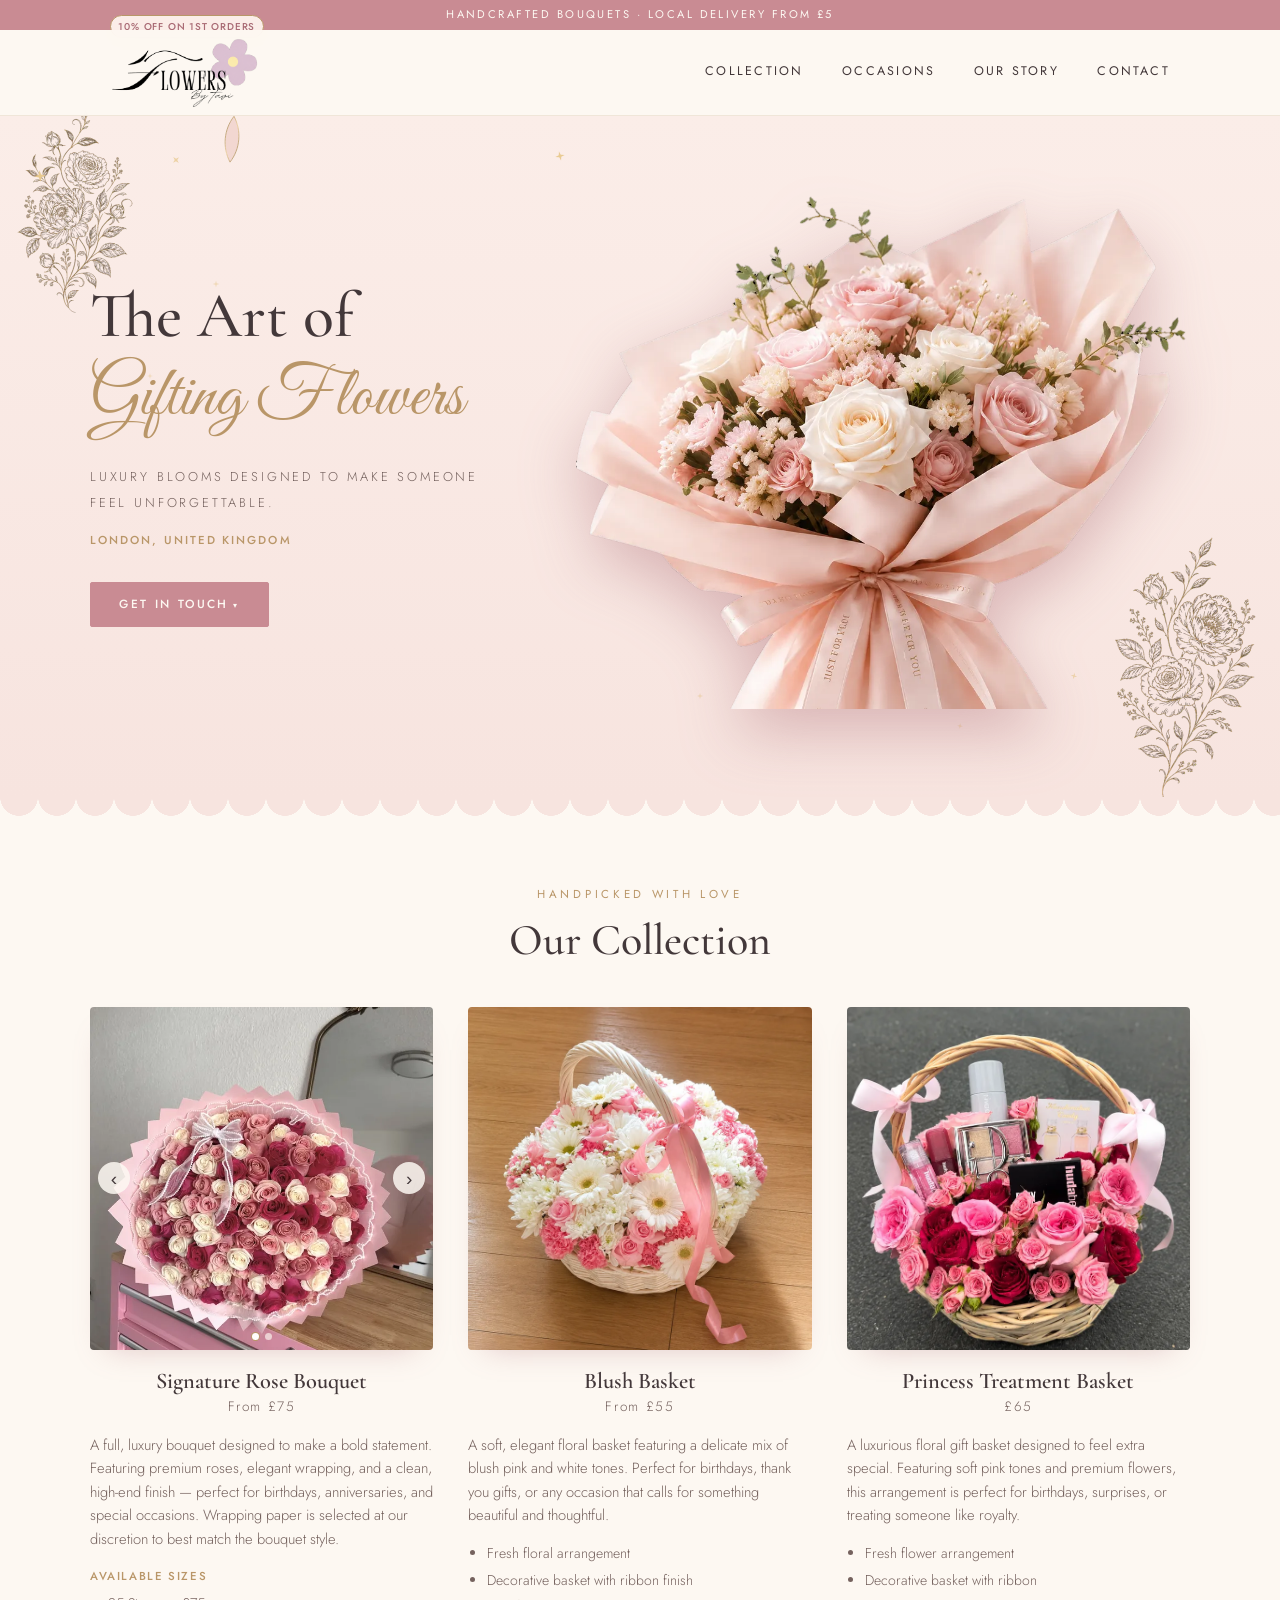
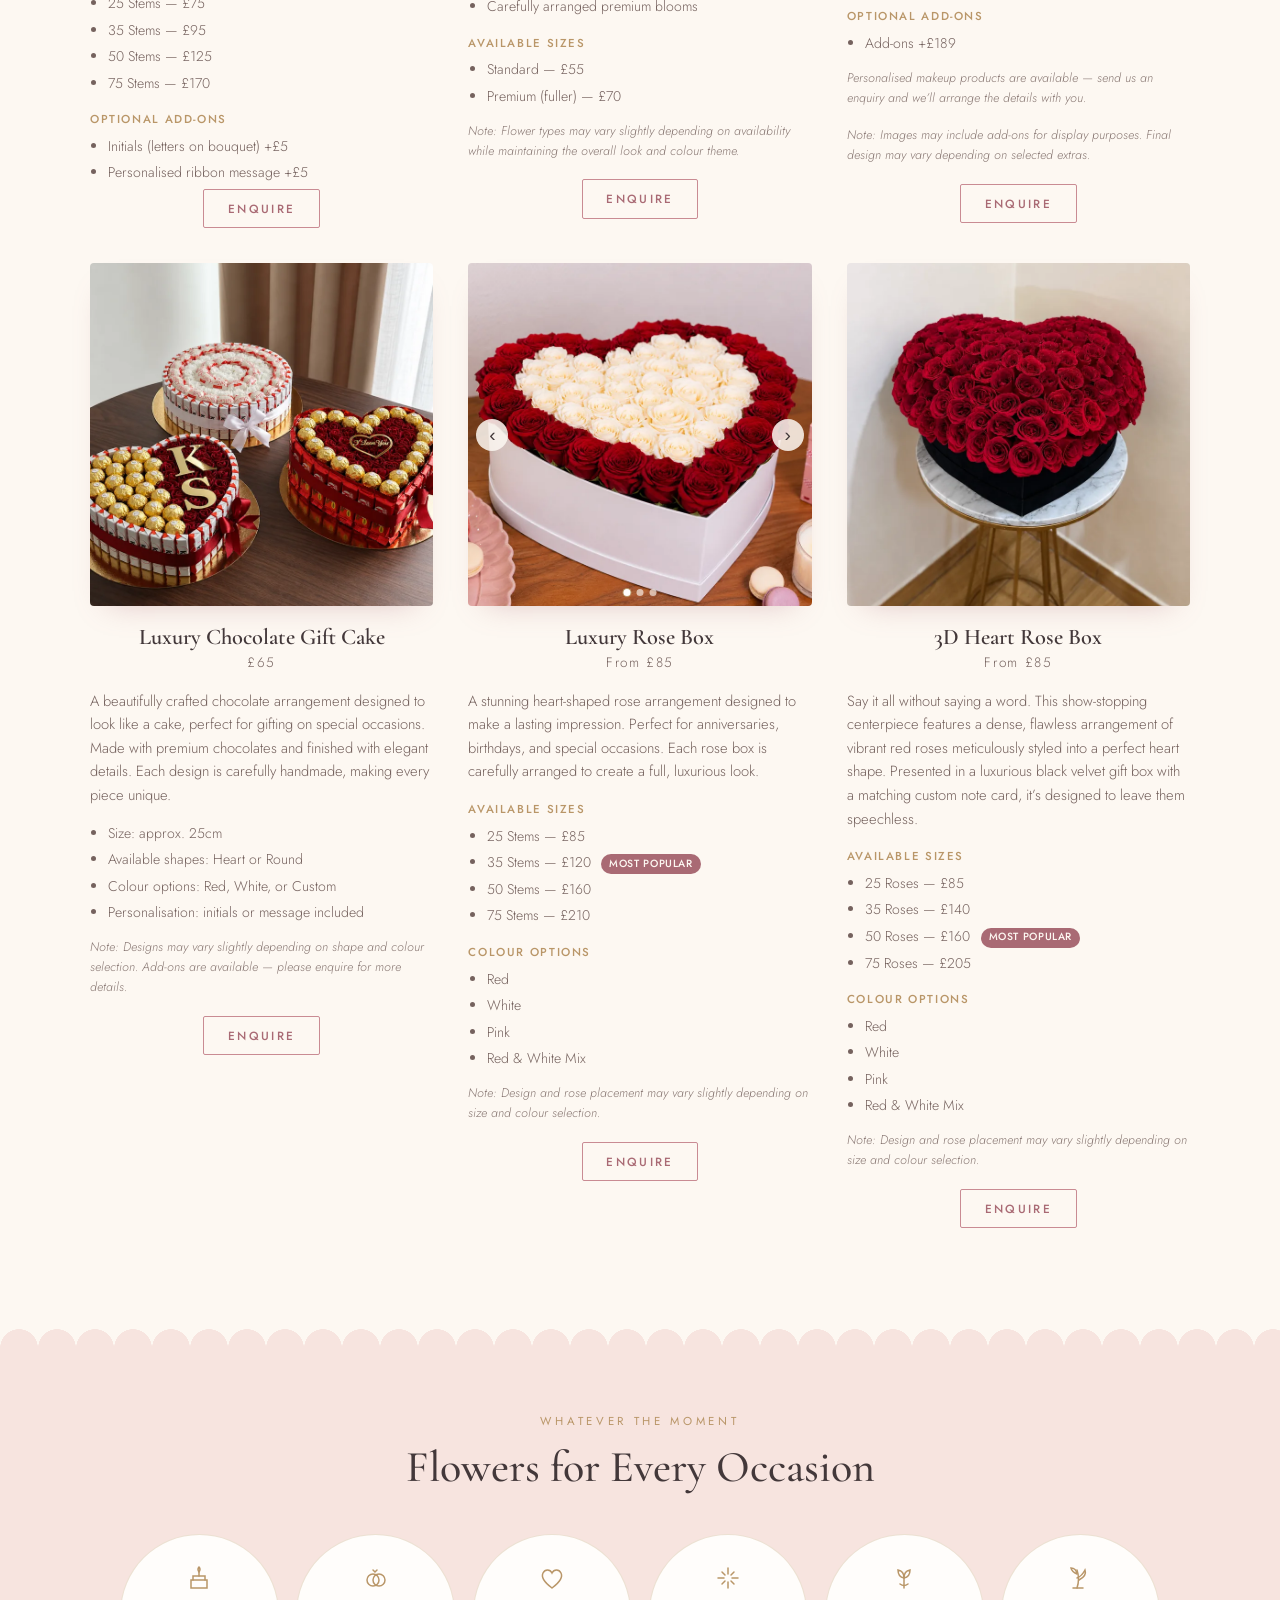
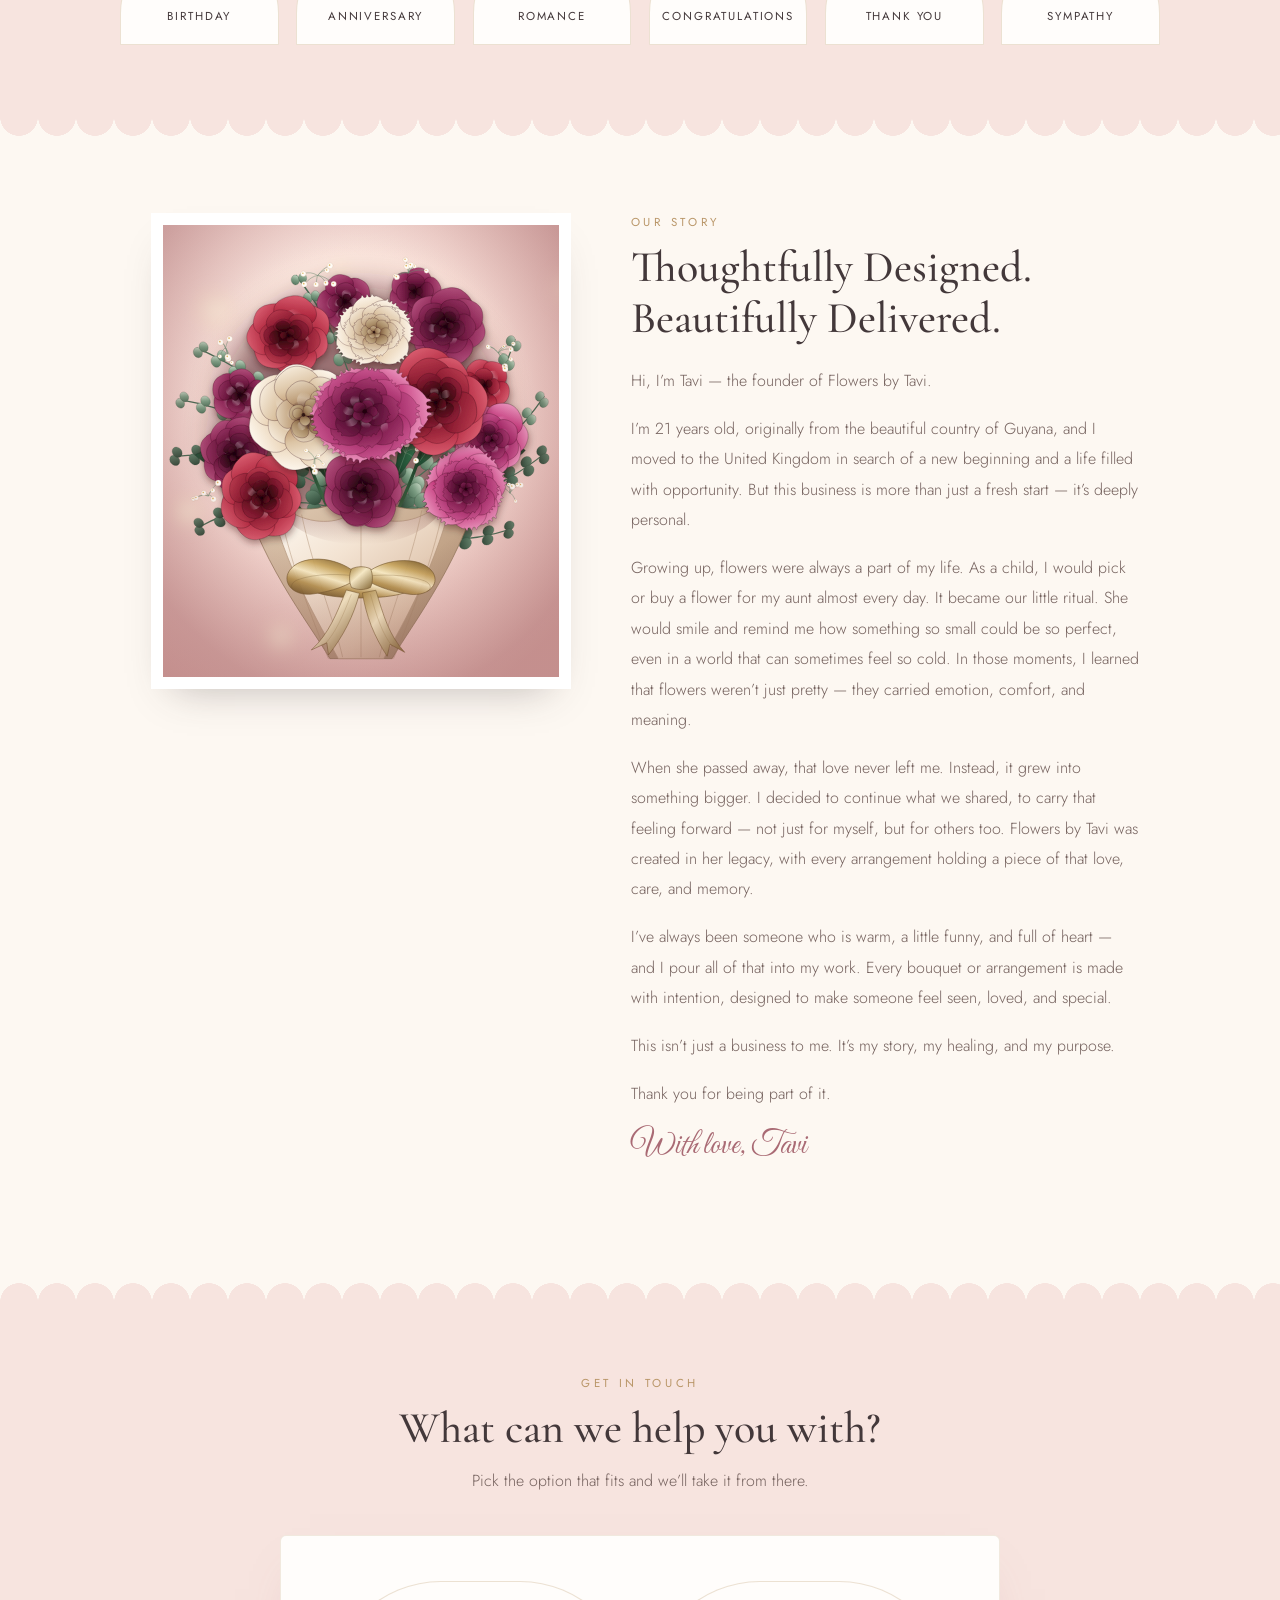
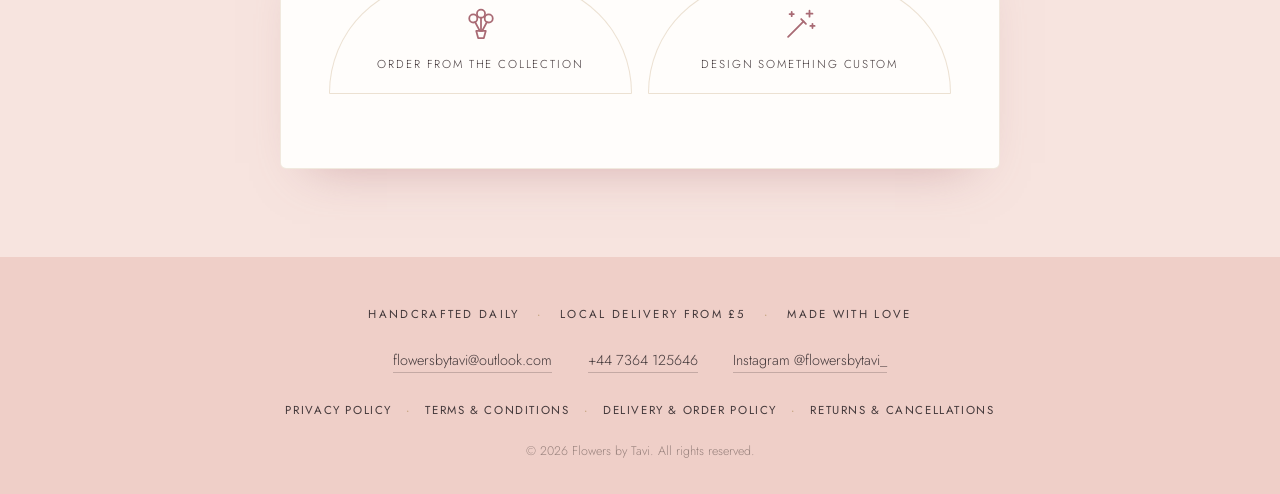
==== index.html @ 6a7e1278 "fix" ====
<!DOCTYPE html>
<html lang="en">
<head>
  <meta charset="UTF-8">
  <meta name="viewport" content="width=device-width, initial-scale=1.0">
  <title>Flowers by Tavi — Handcrafted Flower Bouquets</title>
  <meta name="description" content="Handcrafted bouquets for life's most cherished moments. Browse our signature arrangements and send an enquiry / customise your order — Flowers by Tavi.">
  <link rel="icon" href="data:image/svg+xml,%3Csvg xmlns='http://www.w3.org/2000/svg' viewBox='0 0 100 100'%3E%3Ctext y='.9em' font-size='90'%3E%F0%9F%92%90%3C/text%3E%3C/svg%3E">
  <link rel="preconnect" href="https://fonts.googleapis.com">
  <link rel="preconnect" href="https://fonts.gstatic.com" crossorigin>
  <link href="https://fonts.googleapis.com/css2?family=Cormorant+Garamond:ital,wght@0,400;0,500;0,600;1,400&family=Great+Vibes&family=Jost:wght@300;400;500&display=swap" rel="stylesheet">
  <link rel="stylesheet" href="css/style.css">
  <script src="https://challenges.cloudflare.com/turnstile/v0/api.js" async defer></script>
</head>
<body id="top">

  <div class="announcement">
    <div class="announcement-inner">
      <span class="promo-badge">10% off on 1st orders</span>
      Handcrafted bouquets &middot; Local delivery from &pound;5
    </div>
  </div>

  <header class="site-header">
    <nav class="nav" aria-label="Main">
      <a class="brand" href="#top">
        <img class="brand-logo" src="images/tavi-logo-header.png" alt="Flowers by Tavi">
      </a>
      <button class="nav-toggle" aria-expanded="false" aria-controls="nav-menu">
        <span class="nav-toggle-bar"></span>
        <span class="nav-toggle-bar"></span>
        <span class="nav-toggle-bar"></span>
        <span class="visually-hidden">Menu</span>
      </button>
      <ul id="nav-menu" class="nav-menu">
        <li><a href="#bouquets">Collection</a></li>
        <li><a href="#occasions">Occasions</a></li>
        <li><a href="#story">Our Story</a></li>
        <li><a href="#enquiry">Contact</a></li>
      </ul>
    </nav>
  </header>

  <main>

    <section class="hero">
      <!-- Corner ornaments: background-image, sized via CSS. Regenerate instructions live in css/style.css above .hero-decor-tl / .hero-decor-br. -->
      <div class="hero-decor hero-decor-corner hero-decor-tl" aria-hidden="true"></div>
      <div class="hero-decor hero-decor-corner hero-decor-br" aria-hidden="true"></div>
      <!-- Regenerate with: python3 tools/gen_hero_decor.py images/hero-decor.svg -->
      <img class="hero-decor hero-decor-fx" src="images/hero-decor.svg" alt="" aria-hidden="true">
      <div class="hero-inner">
        <div class="hero-text">
          <h1>The Art of <span class="script">Gifting Flowers</span></h1>
          <p class="hero-tagline">Luxury blooms designed to make someone feel unforgettable.</p>
          <p class="hero-location">London, United Kingdom</p>
          <details class="hero-cta">
            <summary class="btn">Get in Touch</summary>
            <div class="hero-cta-menu">
              <a href="#enquiry">Enquire Now / Customise Orders</a>
              <a href="https://wa.me/447364125646" target="_blank" rel="noopener">Order on WhatsApp</a>
            </div>
          </details>
        </div>
        <div class="hero-image">
          <!-- Real bouquet photo, background removed. Regenerate with: python3 tools/cutout_bouquet.py -->
          <img src="images/bouquet-cutout.webp" alt="A handcrafted bouquet of blush and white roses and peonies wrapped in blush paper, tied with a satin ribbon" width="1000" height="841">
        </div>
      </div>
      <div class="scallop scallop-bottom" aria-hidden="true"></div>
    </section>

    <section id="bouquets" class="section bouquets">
      <p class="kicker">Handpicked with love</p>
      <h2>Our Collection</h2>
      <ul class="bouquet-grid">
        <li class="bouquet-card">
          <div class="card-media card-carousel" data-carousel>
            <div class="carousel-track">
              <img src="images/5.webp" alt="Signature Rose Bouquet — a full bouquet of blush and burgundy roses in pink wrap" class="is-active" width="620" height="800" loading="lazy">
              <img src="images/5.1.webp" alt="Signature Rose Bouquet — red roses in black wrap with a personalised initial and ribbon message" width="645" height="800" loading="lazy">
            </div>
            <button type="button" class="carousel-arrow carousel-prev" aria-label="Previous photo">&#8249;</button>
            <button type="button" class="carousel-arrow carousel-next" aria-label="Next photo">&#8250;</button>
            <div class="carousel-dots">
              <button type="button" class="carousel-dot is-active" aria-label="Show photo 1"></button>
              <button type="button" class="carousel-dot" aria-label="Show photo 2"></button>
            </div>
          </div>
          <h3>Signature Rose Bouquet</h3>
          <p class="price">From &pound;75</p>
          <p class="card-desc">A full, luxury bouquet designed to make a bold statement. Featuring premium roses, elegant wrapping, and a clean, high-end finish — perfect for birthdays, anniversaries, and special occasions. Wrapping paper is selected at our discretion to best match the bouquet style.</p>
          <p class="card-subhead">Available sizes</p>
          <ul class="card-list card-list-options">
            <li>25 Stems — &pound;75</li>
            <li>35 Stems — &pound;95</li>
            <li>50 Stems — &pound;125</li>
            <li>75 Stems — &pound;170</li>
          </ul>
          <p class="card-subhead">Optional add-ons</p>
          <ul class="card-list card-list-options">
            <li>Initials (letters on bouquet) +&pound;5</li>
            <li>Personalised ribbon message +&pound;5</li>
          </ul>
          <button type="button" class="btn btn-outline enquire-btn" data-bouquet="Signature Rose Bouquet">Enquire</button>
        </li>
        <li class="bouquet-card">
          <div class="card-media">
            <img src="images/1.webp" alt="Blush Basket — a floral basket in blush pink and white tones" width="800" height="800" loading="lazy">
          </div>
          <h3>Blush Basket</h3>
          <p class="price">From &pound;55</p>
          <p class="card-desc">A soft, elegant floral basket featuring a delicate mix of blush pink and white tones. Perfect for birthdays, thank you gifts, or any occasion that calls for something beautiful and thoughtful.</p>
          <ul class="card-list">
            <li>Fresh floral arrangement</li>
            <li>Decorative basket with ribbon finish</li>
            <li>Carefully arranged premium blooms</li>
          </ul>
          <p class="card-subhead">Available sizes</p>
          <ul class="card-list card-list-options">
            <li>Standard — &pound;55</li>
            <li>Premium (fuller) — &pound;70</li>
          </ul>
          <p class="card-note">Note: Flower types may vary slightly depending on availability while maintaining the overall look and colour theme.</p>
          <button type="button" class="btn btn-outline enquire-btn" data-bouquet="Blush Basket">Enquire</button>
        </li>
        <li class="bouquet-card">
          <div class="card-media">
            <img src="images/2.webp" alt="Princess Treatment Basket — a pink rose gift basket with beauty add-ons tucked among the flowers" width="733" height="800" loading="lazy">
          </div>
          <h3>Princess Treatment Basket</h3>
          <p class="price">&pound;65</p>
          <p class="card-desc">A luxurious floral gift basket designed to feel extra special. Featuring soft pink tones and premium flowers, this arrangement is perfect for birthdays, surprises, or treating someone like royalty.</p>
          <ul class="card-list">
            <li>Fresh flower arrangement</li>
            <li>Decorative basket with ribbon</li>
          </ul>
          <p class="card-subhead">Optional add-ons</p>
          <ul class="card-list card-list-options">
            <li>Add-ons +&pound;189</li>
          </ul>
          <p class="card-note">Personalised makeup products are available &mdash; send us an enquiry and we&rsquo;ll arrange the details with you.</p>
          <p class="card-note">Note: Images may include add-ons for display purposes. Final design may vary depending on selected extras.</p>
          <button type="button" class="btn btn-outline enquire-btn" data-bouquet="Princess Treatment Basket">Enquire</button>
        </li>
        <li class="bouquet-card">
          <div class="card-media">
            <img src="images/3.webp" alt="Luxury Chocolate Gift Cake — heart and round chocolate arrangements finished with roses and ribbon" width="748" height="800" loading="lazy">
          </div>
          <h3>Luxury Chocolate Gift Cake</h3>
          <p class="price">&pound;65</p>
          <p class="card-desc">A beautifully crafted chocolate arrangement designed to look like a cake, perfect for gifting on special occasions. Made with premium chocolates and finished with elegant details. Each design is carefully handmade, making every piece unique.</p>
          <ul class="card-list">
            <li>Size: approx. 25cm</li>
            <li>Available shapes: Heart or Round</li>
            <li>Colour options: Red, White, or Custom</li>
            <li>Personalisation: initials or message included</li>
          </ul>
          <p class="card-note">Note: Designs may vary slightly depending on shape and colour selection. Add-ons are available — please enquire for more details.</p>
          <button type="button" class="btn btn-outline enquire-btn" data-bouquet="Luxury Chocolate Gift Cake">Enquire</button>
        </li>
        <li class="bouquet-card">
          <div class="card-media card-carousel" data-carousel>
            <div class="carousel-track">
              <img src="images/4.webp" alt="Luxury Rose Box — red and white roses arranged in a heart-shaped box" class="is-active" width="800" height="752" loading="lazy">
              <img src="images/4.1.webp" alt="Luxury Rose Box — alternate view of the heart-shaped rose box" width="800" height="782" loading="lazy">
              <img src="images/4.2.webp" alt="Luxury Rose Box — close-up of the rose arrangement in the gift box" width="691" height="800" loading="lazy">
            </div>
            <button type="button" class="carousel-arrow carousel-prev" aria-label="Previous photo">&#8249;</button>
            <button type="button" class="carousel-arrow carousel-next" aria-label="Next photo">&#8250;</button>
            <div class="carousel-dots">
              <button type="button" class="carousel-dot is-active" aria-label="Show photo 1"></button>
              <button type="button" class="carousel-dot" aria-label="Show photo 2"></button>
              <button type="button" class="carousel-dot" aria-label="Show photo 3"></button>
            </div>
          </div>
          <h3>Luxury Rose Box</h3>
          <p class="price">From &pound;85</p>
          <p class="card-desc">A stunning heart-shaped rose arrangement designed to make a lasting impression. Perfect for anniversaries, birthdays, and special occasions. Each rose box is carefully arranged to create a full, luxurious look.</p>
          <p class="card-subhead">Available sizes</p>
          <ul class="card-list card-list-options">
            <li>25 Stems — &pound;85</li>
            <li>35 Stems — &pound;120 <span class="badge">Most popular</span></li>
            <li>50 Stems — &pound;160</li>
            <li>75 Stems — &pound;210</li>
          </ul>
          <p class="card-subhead">Colour options</p>
          <ul class="card-list card-list-options">
            <li>Red</li>
            <li>White</li>
            <li>Pink</li>
            <li>Red &amp; White Mix</li>
          </ul>
          <p class="card-note">Note: Design and rose placement may vary slightly depending on size and colour selection.</p>
          <button type="button" class="btn btn-outline enquire-btn" data-bouquet="Luxury Rose Box">Enquire</button>
        </li>
        <li class="bouquet-card">
          <div class="card-media">
            <img src="images/6.webp" alt="3D Heart Rose Box — vibrant red roses styled into a heart shape in a black velvet gift box" width="746" height="800" loading="lazy">
          </div>
          <h3>3D Heart Rose Box</h3>
          <p class="price">From &pound;85</p>
          <p class="card-desc">Say it all without saying a word. This show-stopping centerpiece features a dense, flawless arrangement of vibrant red roses meticulously styled into a perfect heart shape. Presented in a luxurious black velvet gift box with a matching custom note card, it&rsquo;s designed to leave them speechless.</p>
          <p class="card-subhead">Available sizes</p>
          <ul class="card-list card-list-options">
            <li>25 Roses — &pound;85</li>
            <li>35 Roses — &pound;140</li>
            <li>50 Roses — &pound;160 <span class="badge">Most popular</span></li>
            <li>75 Roses — &pound;205</li>
          </ul>
          <p class="card-subhead">Colour options</p>
          <ul class="card-list card-list-options">
            <li>Red</li>
            <li>White</li>
            <li>Pink</li>
            <li>Red &amp; White Mix</li>
          </ul>
          <p class="card-note">Note: Design and rose placement may vary slightly depending on size and colour selection.</p>
          <button type="button" class="btn btn-outline enquire-btn" data-bouquet="3D Heart Rose Box">Enquire</button>
        </li>
      </ul>
    </section>

    <section id="occasions" class="section occasions">
      <div class="scallop scallop-top" aria-hidden="true"></div>
      <p class="kicker">Whatever the moment</p>
      <h2>Flowers for Every Occasion</h2>
      <ul class="occasion-grid">
        <li>
          <button type="button" class="occasion-tile" data-occasion="Birthday">
            <svg viewBox="0 0 32 32" fill="none" stroke="currentColor" stroke-width="1.5" stroke-linecap="round" aria-hidden="true">
              <path d="M8 18 h16 v8 H8 z"/><path d="M10 18 v-4 h12 v4"/><path d="M16 14 v-4"/><path d="M16 10 q -2 -3 0 -5 q 2 2 0 5"/>
            </svg>
            <span>Birthday</span>
          </button>
        </li>
        <li>
          <button type="button" class="occasion-tile" data-occasion="Anniversary">
            <svg viewBox="0 0 32 32" fill="none" stroke="currentColor" stroke-width="1.5" stroke-linecap="round" aria-hidden="true">
              <circle cx="13" cy="18" r="6"/><circle cx="19" cy="18" r="6"/><path d="M13 8 l2 2 2 -2"/>
            </svg>
            <span>Anniversary</span>
          </button>
        </li>
        <li>
          <button type="button" class="occasion-tile" data-occasion="Romance">
            <svg viewBox="0 0 32 32" fill="none" stroke="currentColor" stroke-width="1.5" stroke-linecap="round" aria-hidden="true">
              <path d="M16 26 C 8 20, 5 15, 7 11 c 2 -4 7 -4 9 0 c 2 -4 7 -4 9 0 c 2 4 -1 9 -9 15 z"/>
            </svg>
            <span>Romance</span>
          </button>
        </li>
        <li>
          <button type="button" class="occasion-tile" data-occasion="Congratulations">
            <svg viewBox="0 0 32 32" fill="none" stroke="currentColor" stroke-width="1.5" stroke-linecap="round" aria-hidden="true">
              <path d="M16 6 v6 M16 20 v6 M6 16 h6 M20 16 h6"/><path d="M10 10 l3 3 M19 19 l3 3 M22 10 l-3 3 M13 19 l-3 3"/>
            </svg>
            <span>Congratulations</span>
          </button>
        </li>
        <li>
          <button type="button" class="occasion-tile" data-occasion="Thank You">
            <svg viewBox="0 0 32 32" fill="none" stroke="currentColor" stroke-width="1.5" stroke-linecap="round" aria-hidden="true">
              <path d="M16 26 v-10"/><path d="M16 16 q -6 -1 -6 -8 q 6 1 6 8"/><path d="M16 16 q 6 -1 6 -8 q -6 1 -6 8"/><path d="M12 22 q 4 3 8 0"/>
            </svg>
            <span>Thank You</span>
          </button>
        </li>
        <li>
          <button type="button" class="occasion-tile" data-occasion="Sympathy">
            <svg viewBox="0 0 32 32" fill="none" stroke="currentColor" stroke-width="1.5" stroke-linecap="round" aria-hidden="true">
              <path d="M12 26 C 14 20, 14 14, 12 8"/><path d="M12 12 q -5 -2 -6 -6 q 5 0 6 6"/><path d="M12 16 q 5 -2 8 -8 q 2 6 -6 10"/><path d="M8 26 h10"/>
            </svg>
            <span>Sympathy</span>
          </button>
        </li>
      </ul>
      <div class="scallop scallop-bottom" aria-hidden="true"></div>
    </section>

    <section id="story" class="section story">
      <div class="story-inner">
        <div class="story-image">
          <!-- Animated bouquet mark, moved here from the hero. Regenerate with: python3 tools/gen_hero_bouquet.py images/hero-bouquet.svg -->
          <img src="images/hero-bouquet.svg" alt="An animated illustrated bouquet of roses and peonies wrapped in paper, tied with a gold ribbon bearing the Tavi monogram" width="560" height="640">
        </div>
        <div class="story-text">
          <p class="kicker">Our Story</p>
          <h2>Thoughtfully Designed. Beautifully Delivered.</h2>
          <p>Hi, I&rsquo;m Tavi &mdash; the founder of Flowers by Tavi.</p>
          <p>I&rsquo;m 21 years old, originally from the beautiful country of Guyana, and I moved to the United Kingdom in search of a new beginning and a life filled with opportunity. But this business is more than just a fresh start &mdash; it&rsquo;s deeply personal.</p>
          <p>Growing up, flowers were always a part of my life. As a child, I would pick or buy a flower for my aunt almost every day. It became our little ritual. She would smile and remind me how something so small could be so perfect, even in a world that can sometimes feel so cold. In those moments, I learned that flowers weren&rsquo;t just pretty &mdash; they carried emotion, comfort, and meaning.</p>
          <p>When she passed away, that love never left me. Instead, it grew into something bigger. I decided to continue what we shared, to carry that feeling forward &mdash; not just for myself, but for others too. Flowers by Tavi was created in her legacy, with every arrangement holding a piece of that love, care, and memory.</p>
          <p>I&rsquo;ve always been someone who is warm, a little funny, and full of heart &mdash; and I pour all of that into my work. Every bouquet or arrangement is made with intention, designed to make someone feel seen, loved, and special.</p>
          <p>This isn&rsquo;t just a business to me. It&rsquo;s my story, my healing, and my purpose.</p>
          <p>Thank you for being part of it.</p>
          <p class="story-signature"><span class="script">With love, Tavi</span></p>
        </div>
      </div>
    </section>

    <section id="enquiry" class="section enquiry">
      <div class="scallop scallop-top" aria-hidden="true"></div>
      <p class="kicker">Get in touch</p>
      <h2>What can we help you with?</h2>
      <p class="section-sub">Pick the option that fits and we&rsquo;ll take it from there.</p>

      <form id="enquiry-form" class="enquiry-form" novalidate>
        <fieldset class="intent-fieldset">
          <legend class="visually-hidden">What can we help you with?</legend>
          <div class="intent-grid">
            <label class="intent-card">
              <input type="radio" name="intent" value="Order from the collection" class="visually-hidden">
              <svg viewBox="0 0 32 32" fill="none" stroke="currentColor" stroke-width="1.5" stroke-linecap="round" stroke-linejoin="round" aria-hidden="true">
                <circle cx="16" cy="6.5" r="3.4"/><circle cx="9.5" cy="10.5" r="3.4"/><circle cx="22.5" cy="10.5" r="3.4"/>
                <path d="M16 10 v11"/><path d="M11 13.5 L15 21"/><path d="M21 13.5 L17 21"/>
                <path d="M12 21 h8 l-1.6 6 h-4.8 z"/>
              </svg>
              <span>Order from the collection</span>
            </label>
            <label class="intent-card">
              <input type="radio" name="intent" value="Design something custom" class="visually-hidden">
              <svg viewBox="0 0 32 32" fill="none" stroke="currentColor" stroke-width="1.5" stroke-linecap="round" stroke-linejoin="round" aria-hidden="true">
                <path d="M6 26 L19 13"/><path d="M17 11 l4 4"/>
                <path d="M24 4 v5 M21.5 6.5 h5"/>
                <path d="M26.5 15 v3.6 M24.7 16.8 h3.6"/>
                <path d="M9 5 v3.6 M7.2 6.8 h3.6"/>
              </svg>
              <span>Design something custom</span>
            </label>
          </div>
        </fieldset>
        <fieldset id="path-collection" class="path-fieldset">
          <legend class="visually-hidden">Your piece</legend>
          <div class="field">
            <label for="bouquet">Which piece <span aria-hidden="true">*</span></label>
            <select id="bouquet" name="bouquet">
              <option value="">Choose a piece&hellip;</option>
              <option>Blush Basket</option>
              <option>Princess Treatment Basket</option>
              <option>Luxury Chocolate Gift Cake</option>
              <option>Luxury Rose Box</option>
              <option>3D Heart Rose Box</option>
              <option>Signature Rose Bouquet</option>
              <option>Not sure yet</option>
            </select>
            <p class="field-error" hidden>Please choose which piece you&rsquo;re interested in.</p>
          </div>
        </fieldset>

        <fieldset id="path-custom" class="path-fieldset">
          <legend class="visually-hidden">Your custom design</legend>
          <div class="field">
            <label for="budget">Budget range <span class="optional">(optional)</span></label>
            <select id="budget" name="budget">
              <option value="">Not sure yet</option>
              <option>Under &pound;50</option>
              <option>&pound;50&ndash;&pound;100</option>
              <option>&pound;100+</option>
            </select>
          </div>
        </fieldset>

        <div id="enquiry-details">
          <div class="form-row">
            <div class="field">
              <label for="occasion">Occasion <span class="optional">(optional)</span></label>
              <select id="occasion" name="occasion">
                <option value="">Choose an occasion&hellip;</option>
                <option>Birthday</option>
                <option>Anniversary</option>
                <option>Romance</option>
                <option>Congratulations</option>
                <option>Thank You</option>
                <option>Sympathy</option>
                <option>Other</option>
              </select>
            </div>
            <div class="field">
              <label for="needed-by">When for <span class="optional">(optional)</span></label>
              <input type="date" id="needed-by" name="needed_by">
            </div>
          </div>
          <fieldset class="field field-group">
            <legend class="field-label">Delivery or pickup <span class="optional">(optional)</span></legend>
            <div class="radio-row">
              <label class="radio-option">
                <input type="radio" name="fulfilment" value="Delivery"> Delivery
              </label>
              <label class="radio-option">
                <input type="radio" name="fulfilment" value="Pickup"> Pickup
              </label>
            </div>
          </fieldset>
          <div class="form-row">
            <div class="field">
              <label for="name">Name <span aria-hidden="true">*</span></label>
              <input type="text" id="name" name="name" required autocomplete="name">
              <p class="field-error" hidden>Please tell us your name.</p>
            </div>
            <div class="field">
              <label for="email">Email <span aria-hidden="true">*</span></label>
              <input type="email" id="email" name="email" required autocomplete="email">
              <p class="field-error" hidden>Please enter a valid email address.</p>
            </div>
          </div>
          <div class="field">
            <label for="phone">Telephone number <span class="optional">(optional)</span></label>
            <input type="tel" id="phone" name="phone" autocomplete="tel">
          </div>
          <div class="field">
            <label for="message">Anything else <span class="optional">(optional)</span></label>
            <textarea id="message" name="message" rows="5" placeholder="Size, colours, a note for the card&hellip;"></textarea>
            <p class="field-error" hidden>Please tell us a little about what you&rsquo;re looking for.</p>
          </div>
          <div class="honeypot-field" aria-hidden="true">
            <label for="website">Website</label>
            <input type="text" id="website" name="website" tabindex="-1" autocomplete="off">
          </div>
          <div class="cf-turnstile" data-sitekey="0x4AAAAAAEOCBAkyml2klSF8" data-theme="light"></div>
          <button type="submit" class="btn">Submit</button>
          <p class="form-status" role="status" aria-live="polite" hidden></p>
        </div>
      </form>

      <div id="form-success" class="form-success" hidden>
        <p class="script form-success-flourish">Thank you</p>
        <p>Your enquiry has been sent. Tavi will get back to you within one working day.</p>
      </div>
    </section>

  </main>

  <footer class="site-footer">
    <ul class="trust-line">
      <li>Handcrafted daily</li>
      <li>Local delivery from &pound;5</li>
      <li>Made with love</li>
    </ul>
    <div class="footer-contact">
      <a href="mailto:flowersbytavi@outlook.com">flowersbytavi@outlook.com</a>
      <a href="tel:+447364125646">+44 7364 125646</a>
      <a href="https://instagram.com/flowersbytavi_" rel="noopener">Instagram @flowersbytavi_</a>
    </div>
    <ul class="policy-links">
      <li><a href="privacy.html">Privacy Policy</a></li>
      <li><a href="terms.html">Terms &amp; Conditions</a></li>
      <li><a href="delivery.html">Delivery &amp; Order Policy</a></li>
      <li><a href="returns.html">Returns &amp; Cancellations</a></li>
    </ul>
    <p class="copyright">&copy; 2026 Flowers by Tavi. All rights reserved.</p>
  </footer>

  <script src="js/main.js"></script>
</body>
</html>
---- css/style.css ----
/* ── Flowers by Tavi ──────────────────────────────────────────── */

:root {
  --cream: #FDF8F2;
  --cream-card: #FFFDFB;
  --blush: #F7E4DF;
  --blush-light: #FBEDE8;
  --blush-deep: #EFCFC8;
  --rose: #C98B93;
  --rose-dark: #A96A74;
  --gold: #B99668;
  --ink: #43383A;
  --text: #75625E;
  --error: #B0524A;
  --line: #E7D3CD;
  --font-display: "Cormorant Garamond", Georgia, serif;
  --font-script: "Great Vibes", cursive;
  --font-body: "Jost", "Helvetica Neue", Arial, sans-serif;
}

* { margin: 0; padding: 0; box-sizing: border-box; }

html { scroll-behavior: smooth; }

body {
  font-family: var(--font-body);
  font-weight: 300;
  color: var(--text);
  background: var(--cream);
  line-height: 1.6;
}

img { max-width: 100%; height: auto; display: block; }

ul { list-style: none; }

section[id] { scroll-margin-top: 90px; }

.visually-hidden {
  position: absolute;
  width: 1px; height: 1px;
  overflow: hidden;
  clip: rect(0 0 0 0);
  white-space: nowrap;
}

h1, h2, h3 { font-family: var(--font-display); font-weight: 500; color: var(--ink); line-height: 1.15; }

.script { font-family: var(--font-script); font-weight: 400; }

:focus-visible { outline: 2px solid var(--rose); outline-offset: 3px; }

::selection { background: var(--blush-deep); color: var(--ink); }

/* ── Announcement bar ─────────────────────────────────────────── */

.announcement {
  background: var(--rose);
  color: var(--cream);
  font-size: 0.7rem;
  font-weight: 400;
  letter-spacing: 0.22em;
  text-transform: uppercase;
  padding: 0.55em 0;
}

.announcement-inner {
  display: flex;
  flex-direction: column;
  align-items: center;
  gap: 0.4em;
  max-width: 1100px;
  margin: 0 auto;
  padding: 0 1.25rem;
  text-align: center;
}

.promo-badge {
  --slide-y: 0px;
  white-space: nowrap;
  padding: 0.25em 0.75em;
  border: 1px solid var(--gold);
  border-radius: 999px;
  font-family: var(--font-body);
  font-size: 0.62rem;
  font-weight: 500;
  letter-spacing: 0.08em;
  text-transform: uppercase;
  color: var(--rose-dark);
  background: var(--blush-light);
  animation: promo-badge-slide 6s ease-in-out infinite alternate;
}

@keyframes promo-badge-slide {
  from { transform: translate(-16px, var(--slide-y)); }
  to { transform: translate(16px, var(--slide-y)); }
}

@media (min-width: 760px) {
  .announcement-inner {
    display: block;
    position: relative;
  }
  .promo-badge {
    --slide-y: -50%;
    position: absolute;
    left: 1.25rem;
    top: 50%;
  }
}

/* ── Header / navigation ──────────────────────────────────────── */

.site-header {
  position: sticky;
  top: 0;
  z-index: 50;
  background: rgba(253, 248, 242, 0.94);
  backdrop-filter: blur(8px);
  border-bottom: 1px solid rgba(185, 150, 104, 0.18);
}

.nav {
  max-width: 1100px;
  margin: 0 auto;
  padding: 0.3rem 1.25rem;
  display: flex;
  align-items: center;
  justify-content: space-between;
  flex-wrap: wrap;
}

.brand {
  display: block;
  text-decoration: none;
  line-height: 1.1;
}

.brand-logo {
  display: block;
  height: 56px;
  width: auto;
}

.nav-menu { display: none; }

.nav-menu.open {
  display: flex;
  flex-direction: column;
  flex-basis: 100%;
  padding: 0.9rem 0 0.4rem;
  gap: 0.15rem;
}

.nav-menu a {
  display: block;
  padding: 0.55em 0.2em;
  text-decoration: none;
  color: var(--ink);
  font-size: 0.78rem;
  font-weight: 400;
  letter-spacing: 0.18em;
  text-transform: uppercase;
  border-bottom: 1px solid transparent;
  transition: color 0.2s ease;
}

.nav-menu a:hover { color: var(--rose-dark); }

.nav-toggle {
  display: inline-flex;
  flex-direction: column;
  justify-content: center;
  gap: 5px;
  width: 42px;
  height: 42px;
  padding: 10px;
  background: none;
  border: none;
  cursor: pointer;
}

.nav-toggle-bar {
  display: block;
  width: 22px;
  height: 1.5px;
  background: var(--ink);
  transition: transform 0.25s ease, opacity 0.25s ease;
}

.nav-toggle[aria-expanded="true"] .nav-toggle-bar:nth-child(1) { transform: translateY(6.5px) rotate(45deg); }
.nav-toggle[aria-expanded="true"] .nav-toggle-bar:nth-child(2) { opacity: 0; }
.nav-toggle[aria-expanded="true"] .nav-toggle-bar:nth-child(3) { transform: translateY(-6.5px) rotate(-45deg); }

@media (min-width: 760px) {
  .nav {
    padding: 0.4rem 1.25rem;
  }
  .brand-logo { height: 72px; }
  .nav-toggle { display: none; }
  .nav-menu {
    display: flex;
    gap: 2.4rem;
  }
  .nav-menu a { padding: 0.55em 0; }
}

/* ── Buttons ──────────────────────────────────────────────────── */

.btn {
  display: inline-block;
  background: var(--rose);
  color: var(--cream);
  border: 1px solid var(--rose);
  font-family: var(--font-body);
  font-size: 0.74rem;
  font-weight: 500;
  letter-spacing: 0.2em;
  text-transform: uppercase;
  text-decoration: none;
  padding: 1em 2.4em;
  border-radius: 2px;
  cursor: pointer;
  transition: background 0.2s ease, border-color 0.2s ease, color 0.2s ease;
}

.btn:hover { background: var(--rose-dark); border-color: var(--rose-dark); }

.btn-outline {
  background: transparent;
  color: var(--rose-dark);
  border-color: var(--rose);
  padding: 0.85em 2em;
}

.btn-outline:hover { background: var(--rose); color: var(--cream); }

/* ── Scalloped edges ──────────────────────────────────────────── */

.scallop {
  height: 22px;
  background-repeat: repeat-x;
  background-size: 38px 22px;
}

.scallop-bottom {
  position: absolute;
  left: 0; right: 0;
  bottom: -22px;
  background-image: radial-gradient(circle at 50% 0, var(--blush) 64%, transparent 65.5%);
}

.scallop-top {
  position: absolute;
  left: 0; right: 0;
  top: -22px;
  background-image: radial-gradient(circle at 50% 100%, var(--blush) 64%, transparent 65.5%);
}

/* ── Sections (shared) ────────────────────────────────────────── */

.section { padding: 4.5rem 1.25rem; }

.kicker {
  font-size: 0.72rem;
  font-weight: 400;
  letter-spacing: 0.32em;
  text-transform: uppercase;
  color: var(--gold);
  text-align: center;
  margin-bottom: 0.7rem;
}

.section h2 {
  font-size: clamp(2rem, 4.5vw, 2.75rem);
  text-align: center;
  margin-bottom: 2.6rem;
}

.section-sub {
  text-align: center;
  max-width: 34rem;
  margin: -1.7rem auto 2.6rem;
}

/* ── Hero ─────────────────────────────────────────────────────── */

.hero {
  position: relative;
  isolation: isolate;
  background: linear-gradient(180deg, var(--blush-light), var(--blush));
  padding: 3.5rem 1.25rem 4rem;
}

.hero-decor {
  position: absolute;
  z-index: -1;
  pointer-events: none;
}

.hero-decor-fx {
  inset: 0;
  object-fit: cover;
}

.hero-decor-corner {
  width: 150px;
  opacity: 0.9;
  background-repeat: no-repeat;
  background-size: contain;
}

/* Regenerate with:
   python3 tools/cutout_lineart.py images/bg-item1.png images/hero-corner-tl.webp 300
   python3 tools/cutout_lineart.py images/bg-item2.png images/hero-corner-br.webp 380
   (cutout_lineart.py now saves WebP directly, no separate conversion step) */
.hero-decor-tl {
  top: -16px;
  left: 0;
  height: 225px;
  background-image: url(../images/hero-corner-tl.webp);
}

.hero-decor-br {
  bottom: -16px;
  right: 0;
  width: 190px;
  height: 285px;
  background-image: url(../images/hero-corner-br.webp);
}

@media (max-width: 819px) {
  .hero-decor-corner { display: none; }
}

.hero-inner {
  max-width: 1100px;
  margin: 0 auto;
  display: grid;
  gap: 2.8rem;
  align-items: center;
}

.hero-text { text-align: center; }

.hero h1 {
  font-size: clamp(2.6rem, 6vw, 4rem);
  font-weight: 500;
}

.hero h1 .script {
  display: block;
  font-size: clamp(2.9rem, 6.5vw, 4.4rem);
  color: var(--gold);
  margin-top: 0.08em;
}

.hero-tagline {
  font-size: 0.8rem;
  letter-spacing: 0.22em;
  text-transform: uppercase;
  max-width: 26rem;
  margin: 1.6rem auto 2.2rem;
  line-height: 2;
}

.hero-location {
  font-size: 0.72rem;
  font-weight: 500;
  letter-spacing: 0.18em;
  text-transform: uppercase;
  color: var(--gold);
  max-width: 26rem;
  margin: -1.2rem auto 2rem;
}

.hero-cta { position: relative; display: inline-block; }

.hero-cta summary {
  list-style: none;
  cursor: pointer;
}

.hero-cta summary::-webkit-details-marker { display: none; }

.hero-cta summary::after {
  content: " \25BE";
  font-size: 0.7em;
}

.hero-cta-menu {
  position: absolute;
  top: calc(100% + 0.5rem);
  left: 0;
  min-width: 100%;
  background: var(--cream-card);
  border: 1px solid rgba(185, 150, 104, 0.28);
  border-radius: 4px;
  box-shadow: 0 14px 30px -14px rgba(169, 106, 116, 0.45);
  overflow: hidden;
  z-index: 20;
}

.hero-cta-menu a {
  display: block;
  padding: 0.85em 1.4em;
  font-size: 0.78rem;
  font-weight: 500;
  letter-spacing: 0.1em;
  text-transform: uppercase;
  color: var(--ink);
  text-decoration: none;
  white-space: nowrap;
}

.hero-cta-menu a:hover { background: var(--blush); color: var(--rose-dark); }

.hero-cta-menu a + a { border-top: 1px solid rgba(185, 150, 104, 0.2); }

.hero-image {
  max-width: 480px;
  margin: 0 auto;
  width: 100%;
}

.hero-image img {
  filter: drop-shadow(0 22px 30px rgba(169, 106, 116, 0.4));
}

@media (min-width: 820px) {
  .hero { padding: 5rem 1.25rem 5.5rem; }
  .hero-inner { grid-template-columns: 0.85fr 1.2fr; }
  .hero-text { text-align: left; }
  .hero-tagline { margin-left: 0; }
  .hero-location { margin-left: 0; }
  .hero-image { max-width: 610px; }
}

/* ── Bouquets ─────────────────────────────────────────────────── */

.bouquets { padding-top: 5.5rem; }

.bouquet-grid {
  max-width: 1100px;
  margin: 0 auto;
  display: grid;
  gap: 2.2rem;
}

.bouquet-card { text-align: center; }

.card-media {
  position: relative;
  aspect-ratio: 1 / 1;
  overflow: hidden;
  border-radius: 4px;
  box-shadow: 0 14px 30px -18px rgba(169, 106, 116, 0.4);
}

.card-media img {
  position: absolute;
  inset: 0;
  width: 100%;
  height: 100%;
  object-fit: cover;
  display: block;
}

.card-desc,
.card-note,
.card-list {
  text-align: left;
}

.card-desc {
  font-size: 0.92rem;
  margin: 0.9rem 0;
}

.card-subhead {
  font-size: 0.72rem;
  font-weight: 500;
  letter-spacing: 0.14em;
  text-transform: uppercase;
  color: var(--gold);
  text-align: left;
  margin: 1rem 0 0.4rem;
}

.card-list {
  list-style: disc;
  font-size: 0.88rem;
  margin: 0 0 0.3rem;
  padding-left: 1.15rem;
}

.card-list li { margin-bottom: 0.25rem; }

.badge {
  display: inline-block;
  margin-left: 0.4rem;
  padding: 0.1rem 0.5rem;
  font-size: 0.65rem;
  font-weight: 500;
  letter-spacing: 0.06em;
  text-transform: uppercase;
  color: var(--cream);
  background: var(--rose-dark);
  border-radius: 999px;
  vertical-align: middle;
}

.card-note {
  font-size: 0.78rem;
  font-style: italic;
  opacity: 0.85;
  margin: 0.9rem 0 1.1rem;
}

/* Carousel (products with 2 photos) */

.card-carousel .carousel-track {
  position: relative;
  width: 100%;
  height: 100%;
}

.card-carousel img {
  opacity: 0;
  transition: opacity 0.4s ease;
}

.card-carousel img.is-active { opacity: 1; }

.carousel-arrow {
  position: absolute;
  top: 50%;
  transform: translateY(-50%);
  width: 32px;
  height: 32px;
  display: flex;
  align-items: center;
  justify-content: center;
  border: none;
  border-radius: 50%;
  background: rgba(253, 248, 242, 0.85);
  color: var(--ink);
  font-size: 1.2rem;
  line-height: 1;
  cursor: pointer;
  transition: background 0.2s ease;
}

.carousel-arrow:hover { background: var(--cream-card); }

.carousel-prev { left: 8px; }
.carousel-next { right: 8px; }

.carousel-dots {
  position: absolute;
  bottom: 10px;
  left: 50%;
  transform: translateX(-50%);
  display: flex;
  gap: 6px;
}

.carousel-dot {
  width: 7px;
  height: 7px;
  padding: 0;
  border: none;
  border-radius: 50%;
  background: rgba(253, 248, 242, 0.65);
  cursor: pointer;
}

.carousel-dot.is-active { background: var(--cream-card); box-shadow: 0 0 0 1px var(--gold); }

.bouquet-card h3 {
  font-size: 1.4rem;
  font-weight: 600;
  margin: 1.1rem 0 0.15rem;
}

.bouquet-card .price {
  font-size: 0.85rem;
  letter-spacing: 0.12em;
  margin-bottom: 1rem;
}

@media (min-width: 560px) {
  .bouquet-grid { grid-template-columns: repeat(2, 1fr); }
}

@media (min-width: 1000px) {
  .bouquet-grid { grid-template-columns: repeat(3, 1fr); }
}

/* ── Occasions ────────────────────────────────────────────────── */

.occasions {
  position: relative;
  background: var(--blush);
  margin-top: 3rem;
  padding-top: 4rem;
  padding-bottom: 4.5rem;
}

.occasion-grid {
  max-width: 1040px;
  margin: 0 auto;
  display: grid;
  grid-template-columns: repeat(2, 1fr);
  gap: 1.1rem;
}

.occasion-tile {
  width: 100%;
  display: flex;
  flex-direction: column;
  align-items: center;
  gap: 0.85rem;
  padding: 1.7rem 0.5rem 1.25rem;
  background: var(--cream-card);
  border: 1px solid rgba(185, 150, 104, 0.28);
  border-radius: 999px 999px 10px 10px;
  cursor: pointer;
  font-family: var(--font-body);
  transition: transform 0.2s ease, box-shadow 0.2s ease, border-color 0.2s ease;
}

.occasion-tile:hover {
  transform: translateY(-4px);
  border-color: var(--gold);
  box-shadow: 0 14px 26px -16px rgba(169, 106, 116, 0.5);
}

.occasion-tile svg {
  width: 32px;
  height: 32px;
  color: var(--gold);
}

.occasion-tile span {
  font-size: 0.72rem;
  font-weight: 400;
  letter-spacing: 0.16em;
  text-transform: uppercase;
  color: var(--ink);
}

@media (min-width: 640px) {
  .occasion-grid { grid-template-columns: repeat(3, 1fr); }
}

@media (min-width: 1000px) {
  .occasion-grid { grid-template-columns: repeat(6, 1fr); }
}

/* ── Story ────────────────────────────────────────────────────── */

.story { padding-top: 6rem; padding-bottom: 5.5rem; }

.story-inner {
  max-width: 1000px;
  margin: 0 auto;
  display: grid;
  gap: 3rem;
  align-items: center;
}

.story-image {
  background: #fff;
  padding: 12px;
  box-shadow: 0 20px 40px -22px rgba(67, 56, 58, 0.35);
  max-width: 420px;
  margin: 0 auto;
  width: 100%;
}

.story .kicker { text-align: center; }

.story h2 { text-align: center; margin-bottom: 1.4rem; }

.story-text p:not(.kicker) { line-height: 1.9; max-width: 34rem; margin: 0 auto 1.1rem; text-align: center; }

.story-text p:not(.kicker):last-of-type { margin-bottom: 0; }

.story-text p.story-signature { margin-top: 0.5rem; }

.story-signature .script { font-size: 2rem; line-height: 1.2; color: var(--rose-dark); }

@media (min-width: 820px) {
  .story-inner { grid-template-columns: 1fr 1.15fr; align-items: start; }
  .story .kicker, .story h2, .story-text p:not(.kicker) { text-align: left; margin-left: 0; }
}

/* ── Enquiry form ─────────────────────────────────────────────── */

.enquiry {
  position: relative;
  background: var(--blush);
  margin-top: 3rem;
  padding-top: 4.5rem;
  padding-bottom: 5.5rem;
}

.enquiry-form, .form-success {
  max-width: 720px;
  margin: 0 auto;
  background: var(--cream-card);
  border: 1px solid rgba(185, 150, 104, 0.2);
  border-radius: 6px;
  padding: 2rem 1.4rem;
  box-shadow: 0 24px 50px -30px rgba(169, 106, 116, 0.5);
}

.form-row { display: grid; gap: 1.2rem; }
.form-row[hidden] { display: none; }

.field { margin-bottom: 1.2rem; }

.field label {
  display: block;
  font-size: 0.74rem;
  font-weight: 400;
  letter-spacing: 0.16em;
  text-transform: uppercase;
  color: var(--ink);
  margin-bottom: 0.45rem;
}

.field .optional { color: var(--text); text-transform: none; letter-spacing: 0.04em; }

.field input,
.field select,
.field textarea {
  width: 100%;
  font-family: var(--font-body);
  font-weight: 300;
  font-size: 1rem;
  color: var(--ink);
  background: #fff;
  border: 1px solid var(--line);
  border-radius: 3px;
  padding: 0.75em 0.9em;
}

.field textarea { resize: vertical; }

.field input:focus-visible,
.field select:focus-visible,
.field textarea:focus-visible {
  outline: 2px solid var(--rose);
  outline-offset: 0;
  border-color: var(--rose);
}

.field [aria-invalid="true"] { border-color: var(--error); }

.field-error {
  color: var(--error);
  font-size: 0.82rem;
  font-weight: 400;
  margin-top: 0.4rem;
}

.intent-fieldset {
  border: 0;
  padding: 0;
  margin: 0 0 1.8rem;
}

.intent-grid {
  display: grid;
  grid-template-columns: 1fr 1fr;
  gap: 1rem;
}

.intent-card {
  display: flex;
  flex-direction: column;
  align-items: center;
  gap: 0.7rem;
  padding: 1.5rem 0.75rem 1.2rem;
  text-align: center;
  background: var(--cream-card);
  border: 1px solid rgba(185, 150, 104, 0.28);
  border-radius: 999px 999px 10px 10px;
  cursor: pointer;
  transition: transform 0.2s ease, box-shadow 0.2s ease, border-color 0.2s ease;
}

.intent-card:hover {
  transform: translateY(-4px);
  border-color: var(--gold);
  box-shadow: 0 14px 26px -16px rgba(169, 106, 116, 0.5);
}

/* Rose rather than the gold used on the occasion tiles: these are primary
   choices, and gold-on-cream was too low-contrast to register as an icon. */
.intent-card svg { width: 38px; height: 38px; color: var(--rose-dark); }

.intent-card span {
  font-size: 0.72rem;
  letter-spacing: 0.16em;
  text-transform: uppercase;
  color: var(--ink);
}

.intent-card:has(input:checked) {
  border-color: var(--rose-dark);
  background: var(--blush-light);
  box-shadow: 0 14px 26px -18px rgba(169, 106, 116, 0.6);
}

.intent-card:has(input:focus-visible) {
  outline: 2px solid var(--rose);
  outline-offset: 2px;
}

.path-fieldset {
  border: 0;
  padding: 0;
  margin: 0;
}

.path-fieldset[hidden] { display: none; }

#enquiry-details[hidden] { display: none; }

.field-label {
  display: block;
  font-size: 0.74rem;
  font-weight: 400;
  letter-spacing: 0.16em;
  text-transform: uppercase;
  color: var(--ink);
  margin-bottom: 0.45rem;
}

.field-group {
  border: 0;
  padding: 0;
  margin: 0 0 1.2rem;
  min-width: 0;
}

.field-group > .field-label {
  padding: 0;
}

/* Hidden from people, visible to naive bots. Not display:none — some bots skip
   those. Kept out of the tab order and the accessibility tree instead. */
.honeypot-field {
  position: absolute;
  left: -9999px;
  width: 1px;
  height: 1px;
  overflow: hidden;
}

.cf-turnstile { margin: 0 0 1.2rem; }

.radio-row { display: flex; gap: 1.6rem; }

.field .radio-option {
  display: flex;
  align-items: center;
  gap: 0.5rem;
  margin-bottom: 0;
  font-size: 0.95rem;
  font-weight: 300;
  letter-spacing: 0.04em;
  text-transform: none;
  color: var(--ink);
  cursor: pointer;
}

.field .radio-option input {
  width: auto;
  margin: 0;
  padding: 0;
  accent-color: var(--rose-dark);
}

.enquiry-form .btn { width: 100%; }

.form-status {
  margin-top: 1.1rem;
  text-align: center;
  font-weight: 400;
  color: var(--ink);
}

.form-status.error { color: var(--error); }

.form-success { text-align: center; }

.form-success-flourish {
  font-size: 3rem;
  color: var(--rose);
  line-height: 1.2;
  margin-bottom: 0.4rem;
}

@media (min-width: 640px) {
  .enquiry-form, .form-success { padding: 2.8rem 3rem; }
  .form-row { grid-template-columns: 1fr 1fr; }
  .enquiry-form .btn { width: auto; }
  /* A lone path field (Which piece / Budget range) sits above a two-column row,
     so match one column's width instead of spanning the full form. */
  .path-fieldset .field select { max-width: calc(50% - 0.6rem); }
}

/* ── Footer ───────────────────────────────────────────────────── */

.site-footer {
  background: var(--blush-deep);
  text-align: center;
  padding: 3rem 1.25rem 2rem;
}

.trust-line {
  display: flex;
  flex-wrap: wrap;
  justify-content: center;
  gap: 0.4rem 0;
  font-size: 0.72rem;
  font-weight: 400;
  letter-spacing: 0.2em;
  text-transform: uppercase;
  color: var(--ink);
  margin-bottom: 1.6rem;
}

.trust-line li + li::before { content: "\00B7"; margin: 0 1.1rem; color: var(--gold); }

.footer-contact {
  display: flex;
  flex-direction: column;
  align-items: center;
  gap: 0.5rem;
  margin-bottom: 1.8rem;
}

.footer-contact a {
  color: var(--ink);
  text-decoration: none;
  font-size: 0.9rem;
  border-bottom: 1px solid rgba(67, 56, 58, 0.25);
  transition: color 0.2s ease, border-color 0.2s ease;
}

.footer-contact a:hover { color: var(--rose-dark); border-color: var(--rose-dark); }

.copyright { font-size: 0.78rem; opacity: 0.7; }

@media (min-width: 640px) {
  .footer-contact { flex-direction: row; justify-content: center; gap: 2.2rem; }
}

/* ── Legal pages ──────────────────────────────────────────────── */

.policy-links {
  display: flex;
  flex-wrap: wrap;
  justify-content: center;
  gap: 0.4rem 0;
  font-size: 0.72rem;
  font-weight: 400;
  letter-spacing: 0.14em;
  text-transform: uppercase;
  margin-bottom: 1.4rem;
}

.policy-links a {
  color: var(--ink);
  text-decoration: none;
  border-bottom: 1px solid transparent;
  transition: color 0.2s ease, border-color 0.2s ease;
}

.policy-links a:hover { color: var(--rose-dark); border-color: var(--rose-dark); }

.policy-links li + li::before { content: "\00B7"; margin: 0 0.9rem; color: var(--gold); }

.legal-header {
  max-width: 1100px;
  margin: 0 auto;
  padding: 1.25rem 1.25rem 0;
  display: flex;
  align-items: center;
  justify-content: space-between;
  gap: 1rem;
}

.legal-back {
  font-size: 0.74rem;
  font-weight: 400;
  letter-spacing: 0.14em;
  text-transform: uppercase;
  color: var(--ink);
  text-decoration: none;
  border-bottom: 1px solid rgba(67, 56, 58, 0.25);
  white-space: nowrap;
}

.legal-back:hover { color: var(--rose-dark); border-color: var(--rose-dark); }

.legal-main {
  max-width: 42rem;
  margin: 0 auto;
  padding: 2.5rem 1.25rem 5rem;
}

.legal-main .kicker { text-align: left; }

.legal-main h1 { font-size: clamp(2rem, 5vw, 2.6rem); margin-bottom: 0.4rem; }

.legal-updated {
  font-size: 0.82rem;
  color: var(--text);
  opacity: 0.75;
  margin-bottom: 2.2rem;
}

.legal-main h2 { font-size: 1.3rem; margin: 2rem 0 0.7rem; }

.legal-main p { font-size: 0.96rem; margin-bottom: 1rem; }

.legal-main ul { font-size: 0.96rem; margin: -0.4rem 0 1rem; padding-left: 1.25rem; }

.legal-main li { margin-bottom: 0.3rem; }

.legal-main a { color: var(--rose-dark); }

.legal-footer { padding: 2rem 1.25rem; }

/* ── Motion preferences ───────────────────────────────────────── */

@media (prefers-reduced-motion: reduce) {
  html { scroll-behavior: auto; }
  *, *::before, *::after { transition: none !important; }
  .promo-badge { animation: none; transform: translateY(var(--slide-y)); }
}
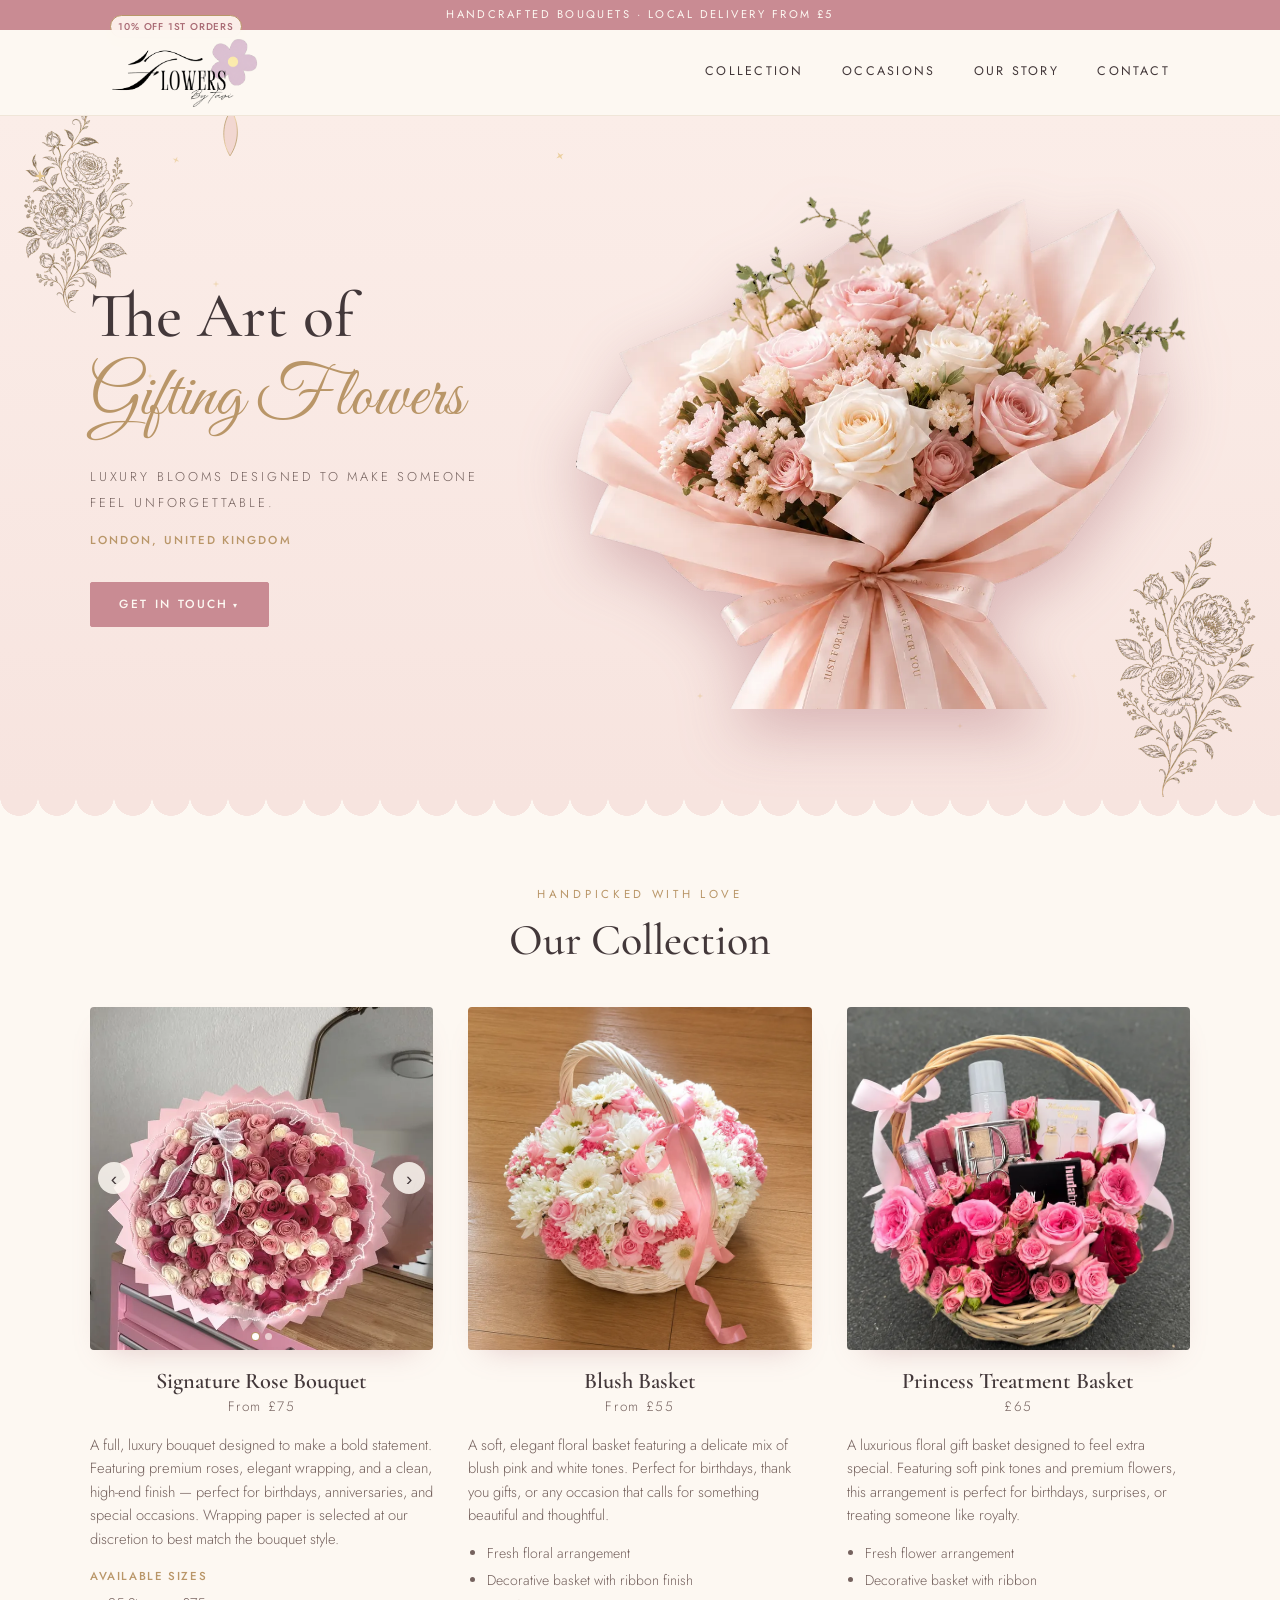
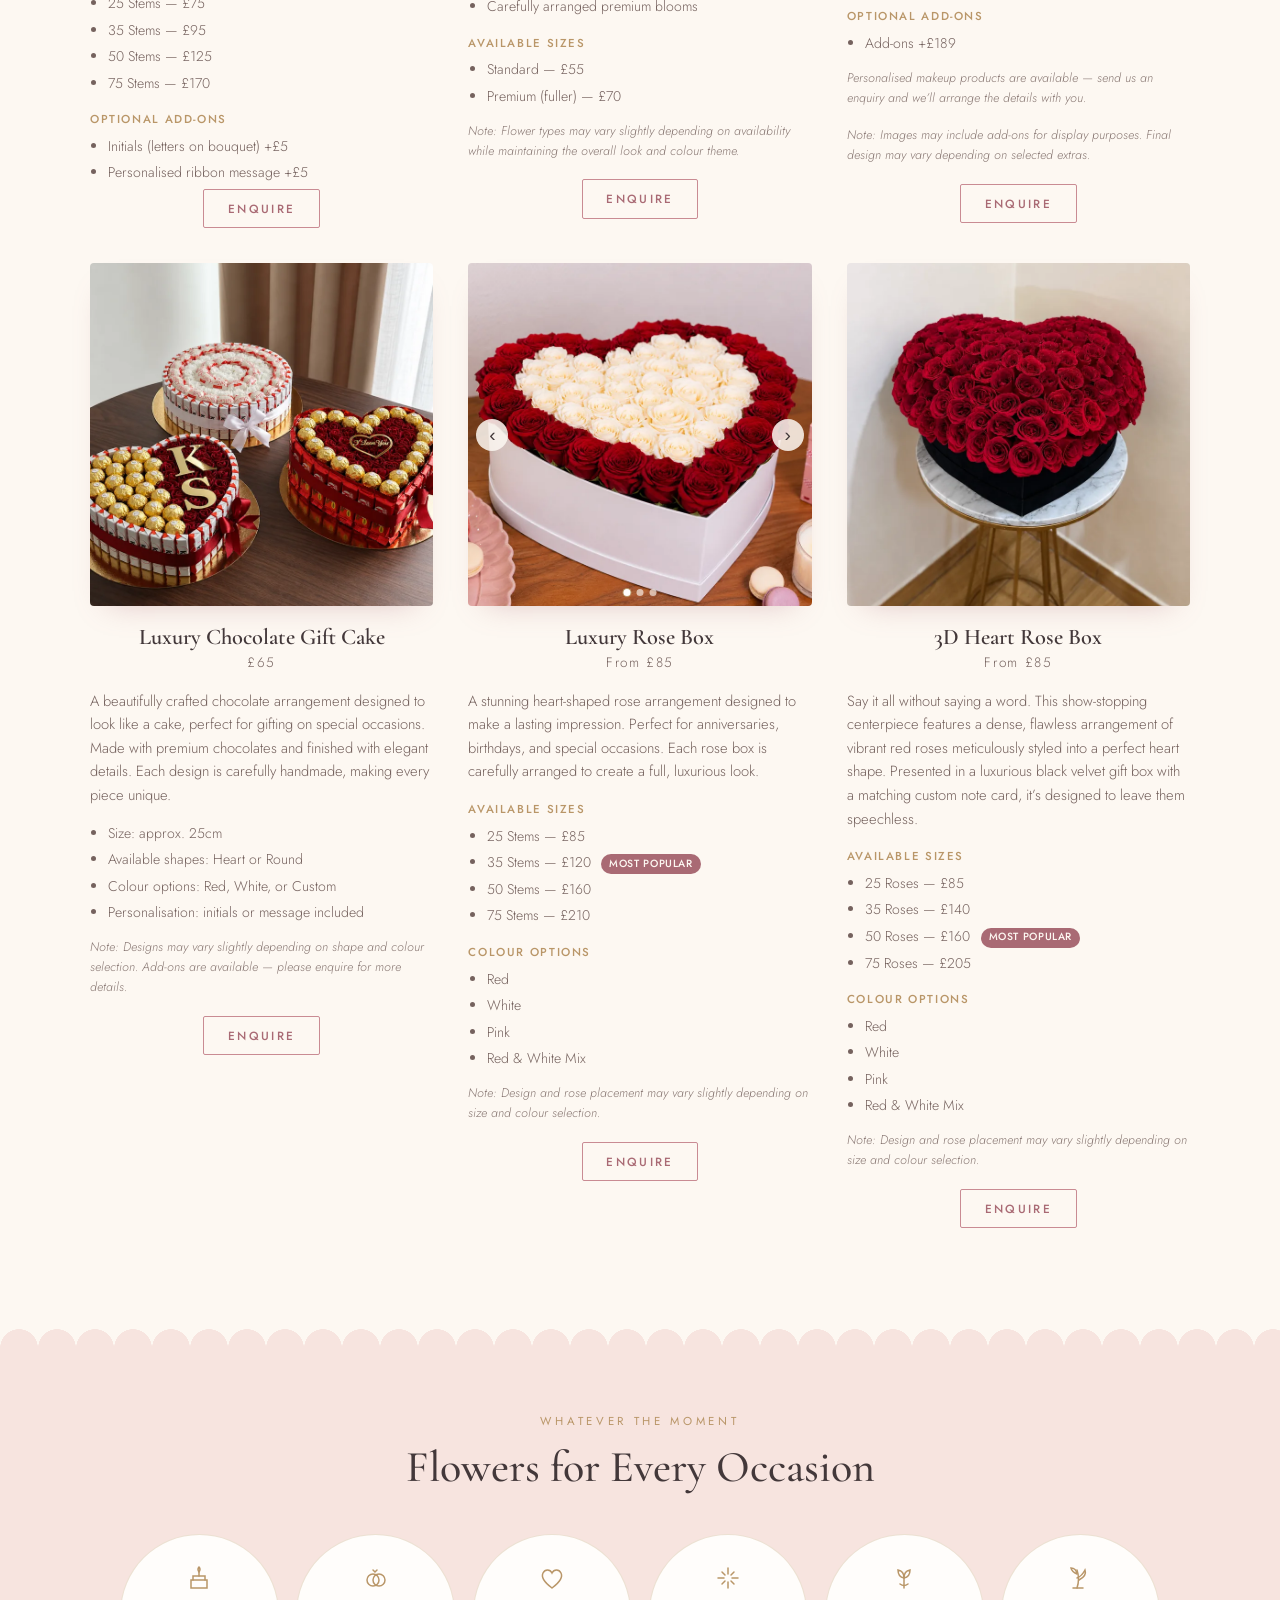
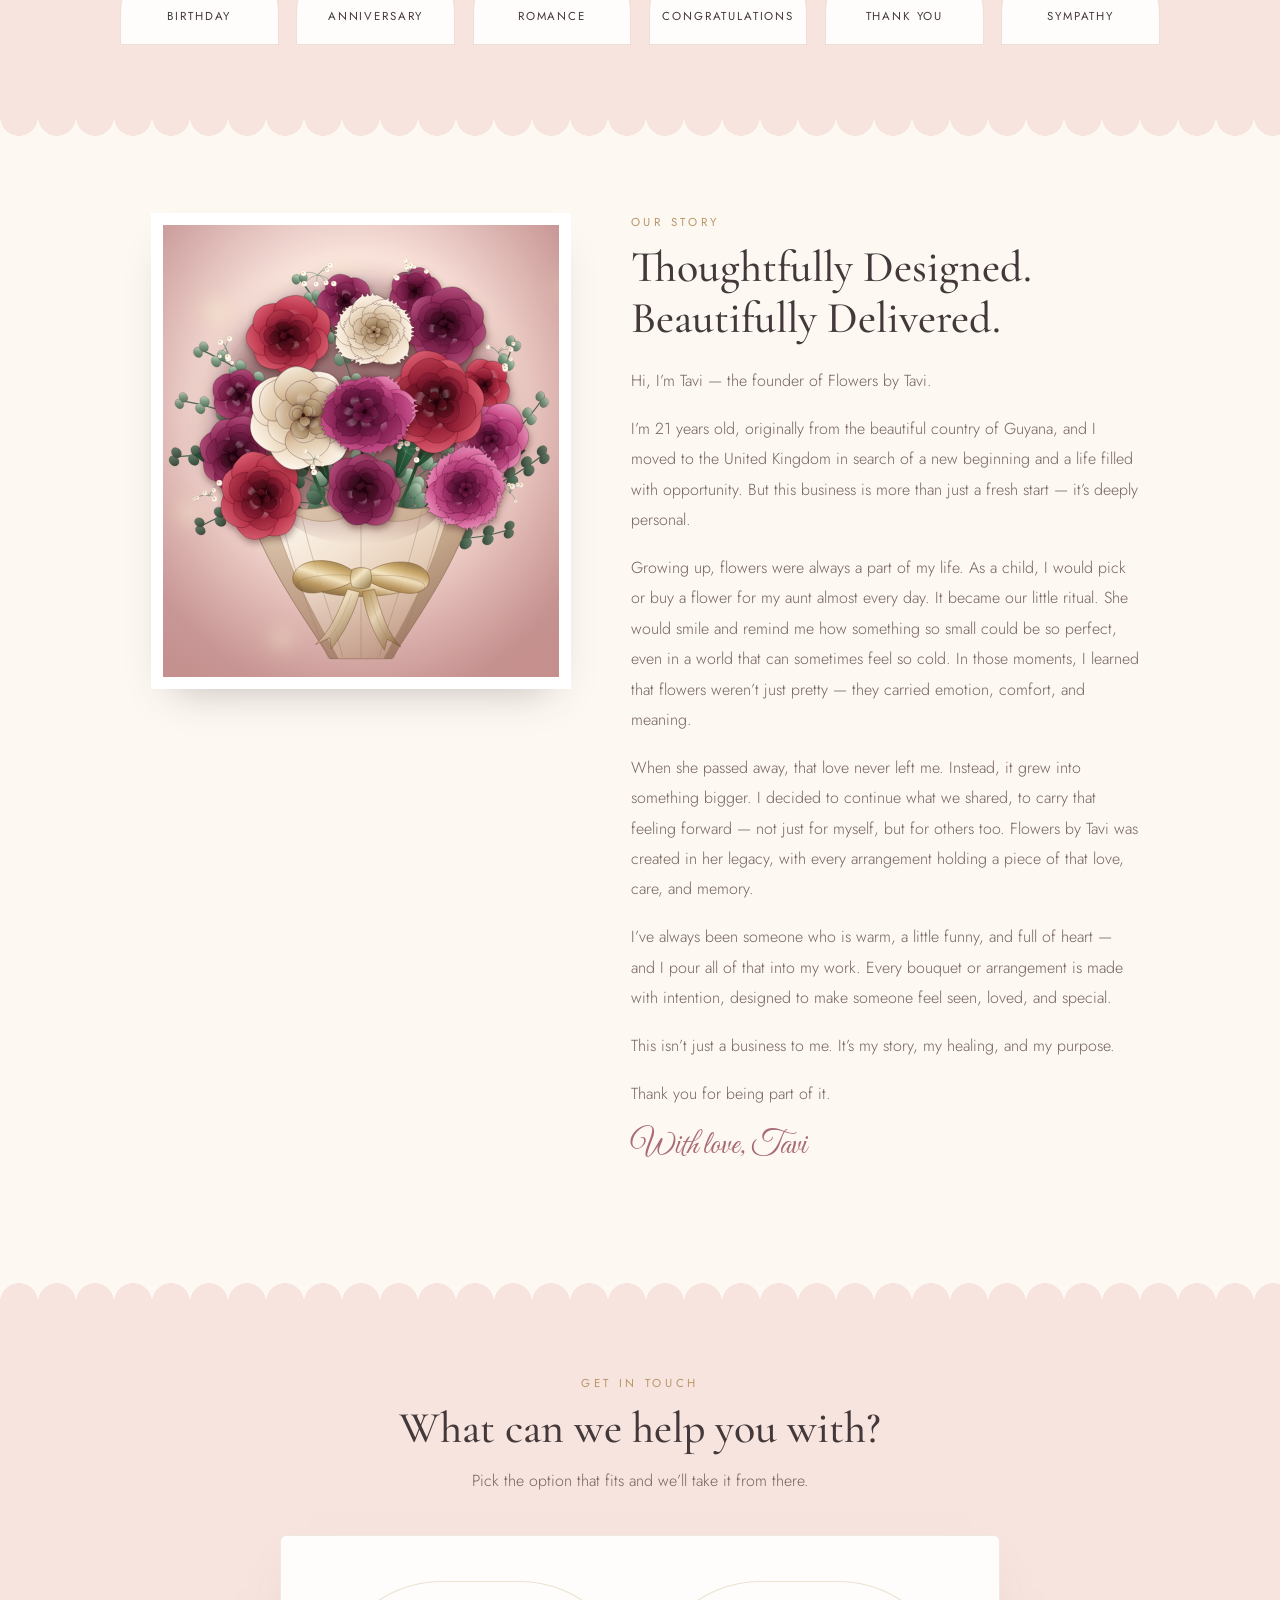
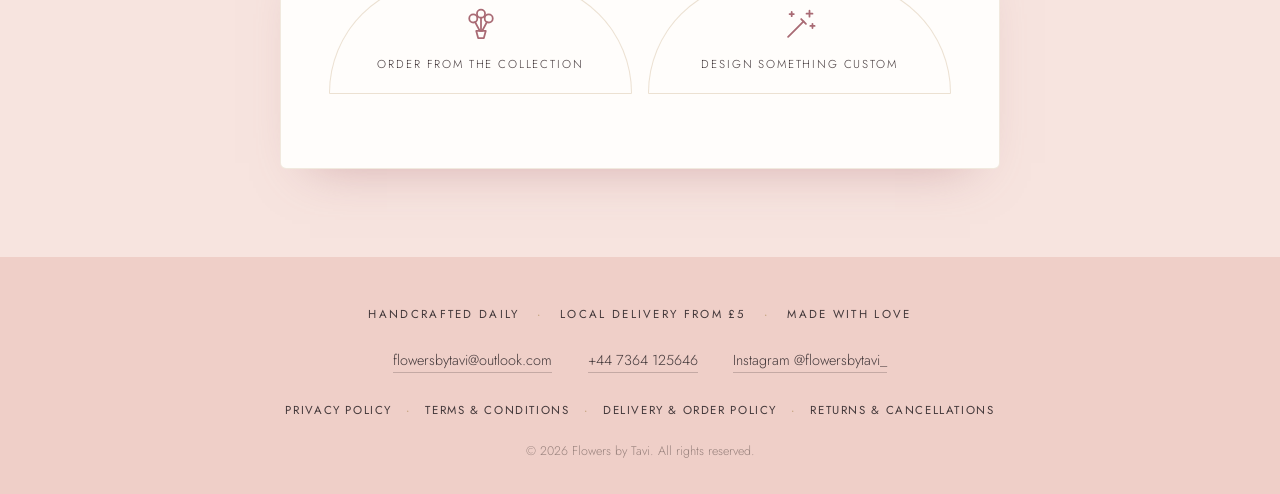
==== commit 69086cd6: "fix" ====
--- a/index.html
+++ b/index.html
@@ -16,7 +16,7 @@
 
   <div class="announcement">
     <div class="announcement-inner">
-      <span class="promo-badge">10% off on 1st orders</span>
+      <span class="promo-badge">10% off 1st orders</span>
       Handcrafted bouquets &middot; Local delivery from &pound;5
     </div>
   </div>
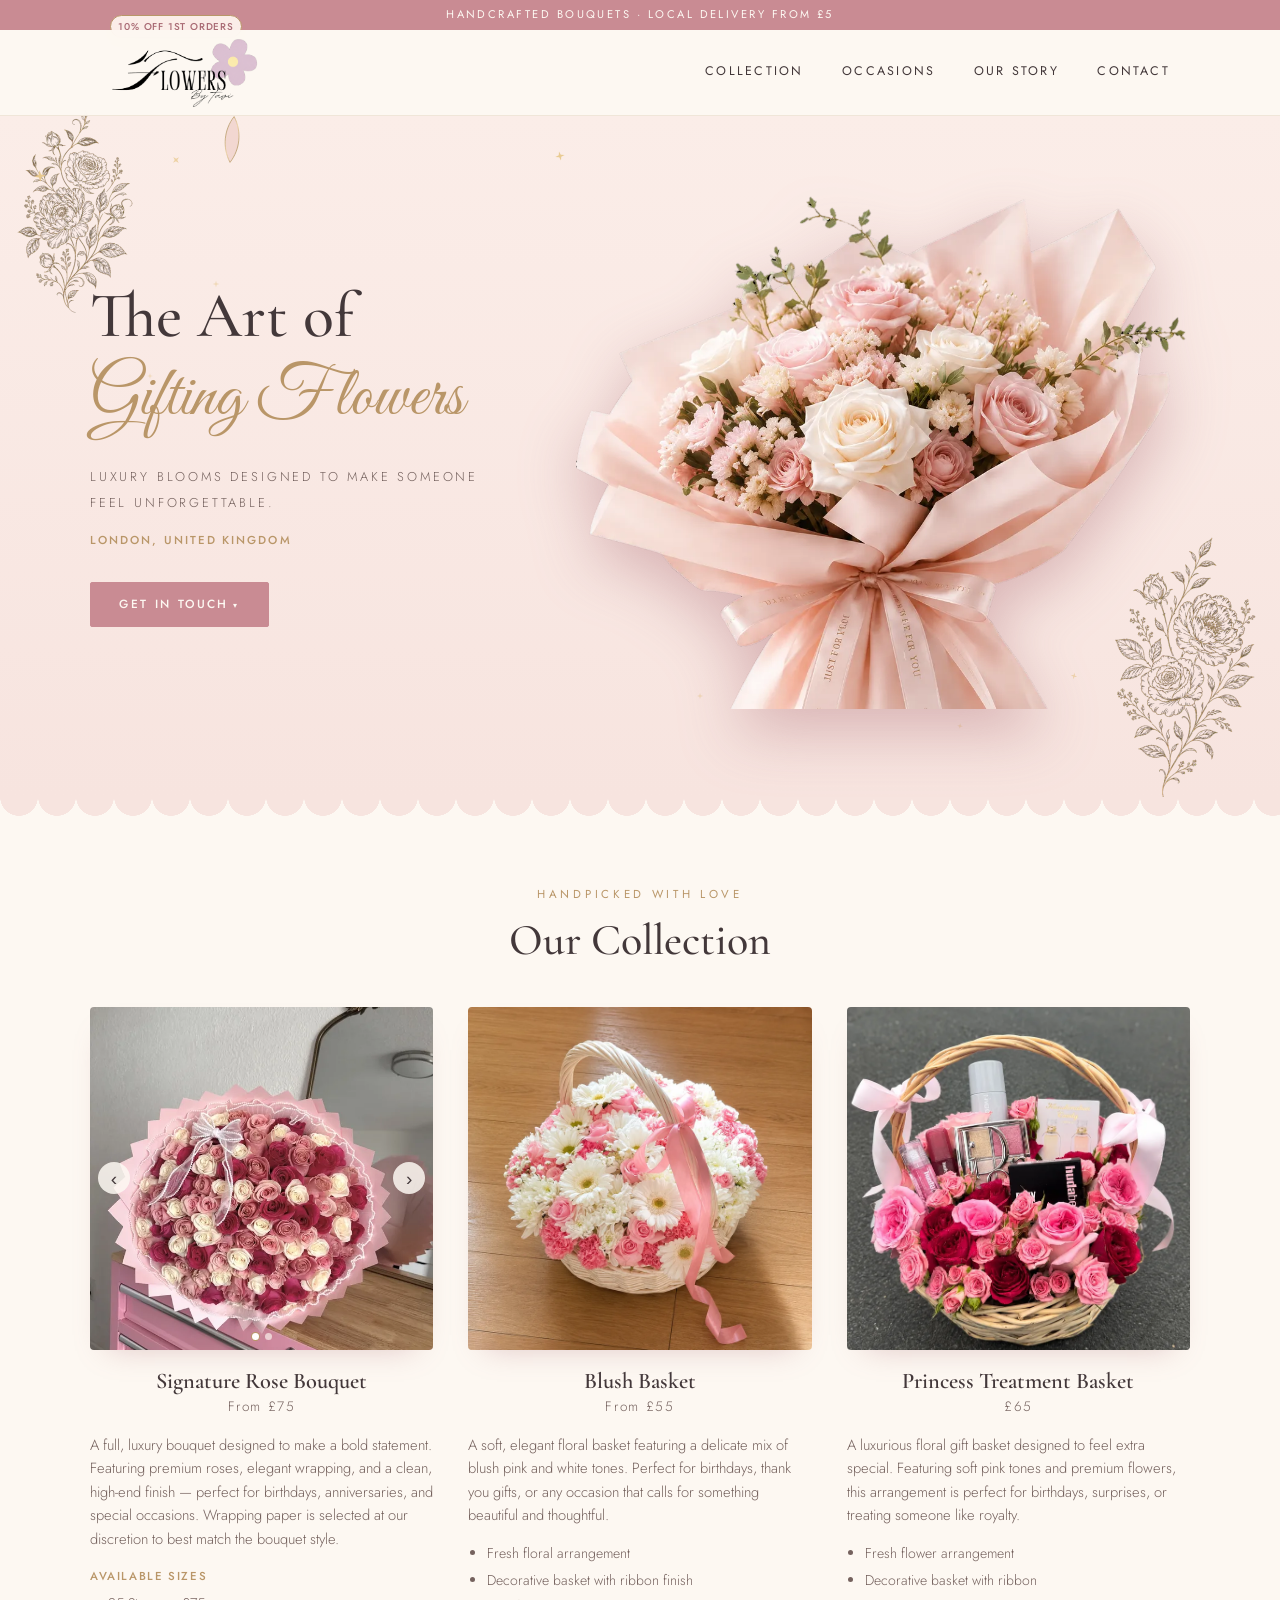
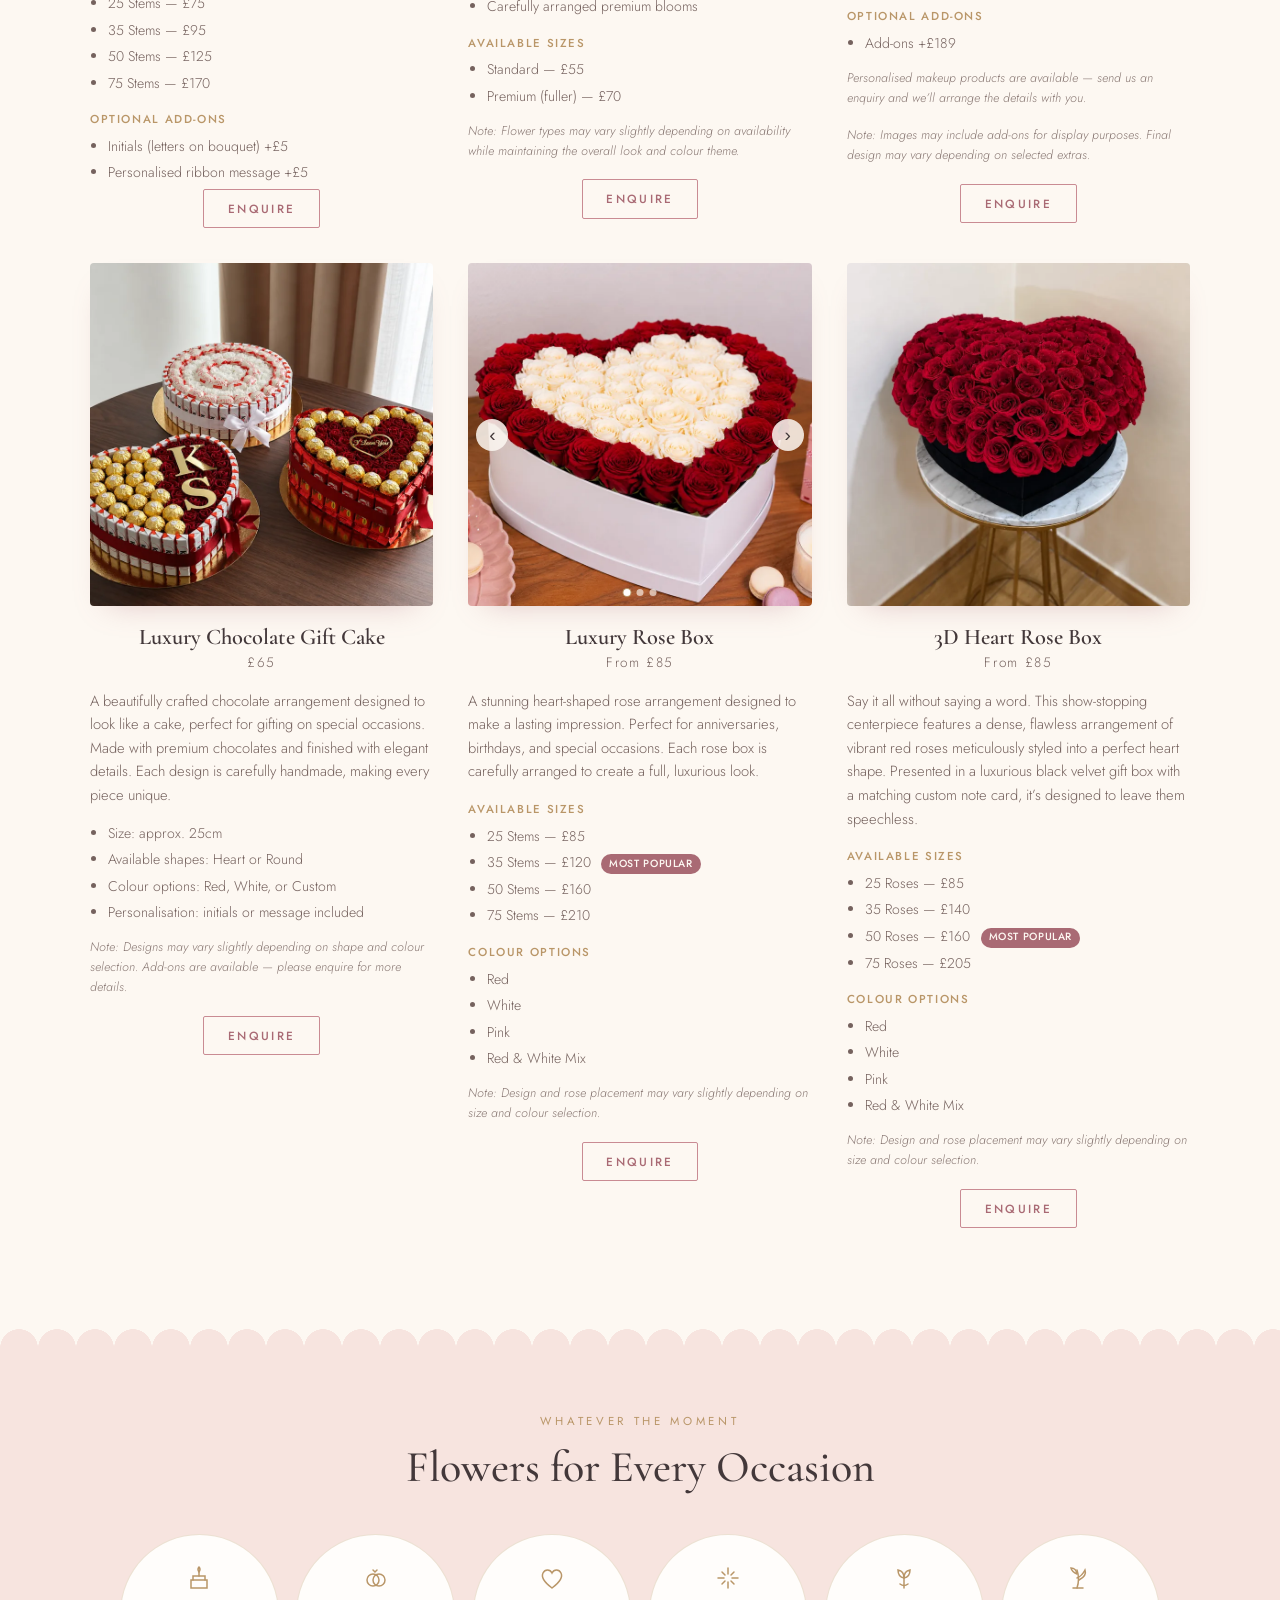
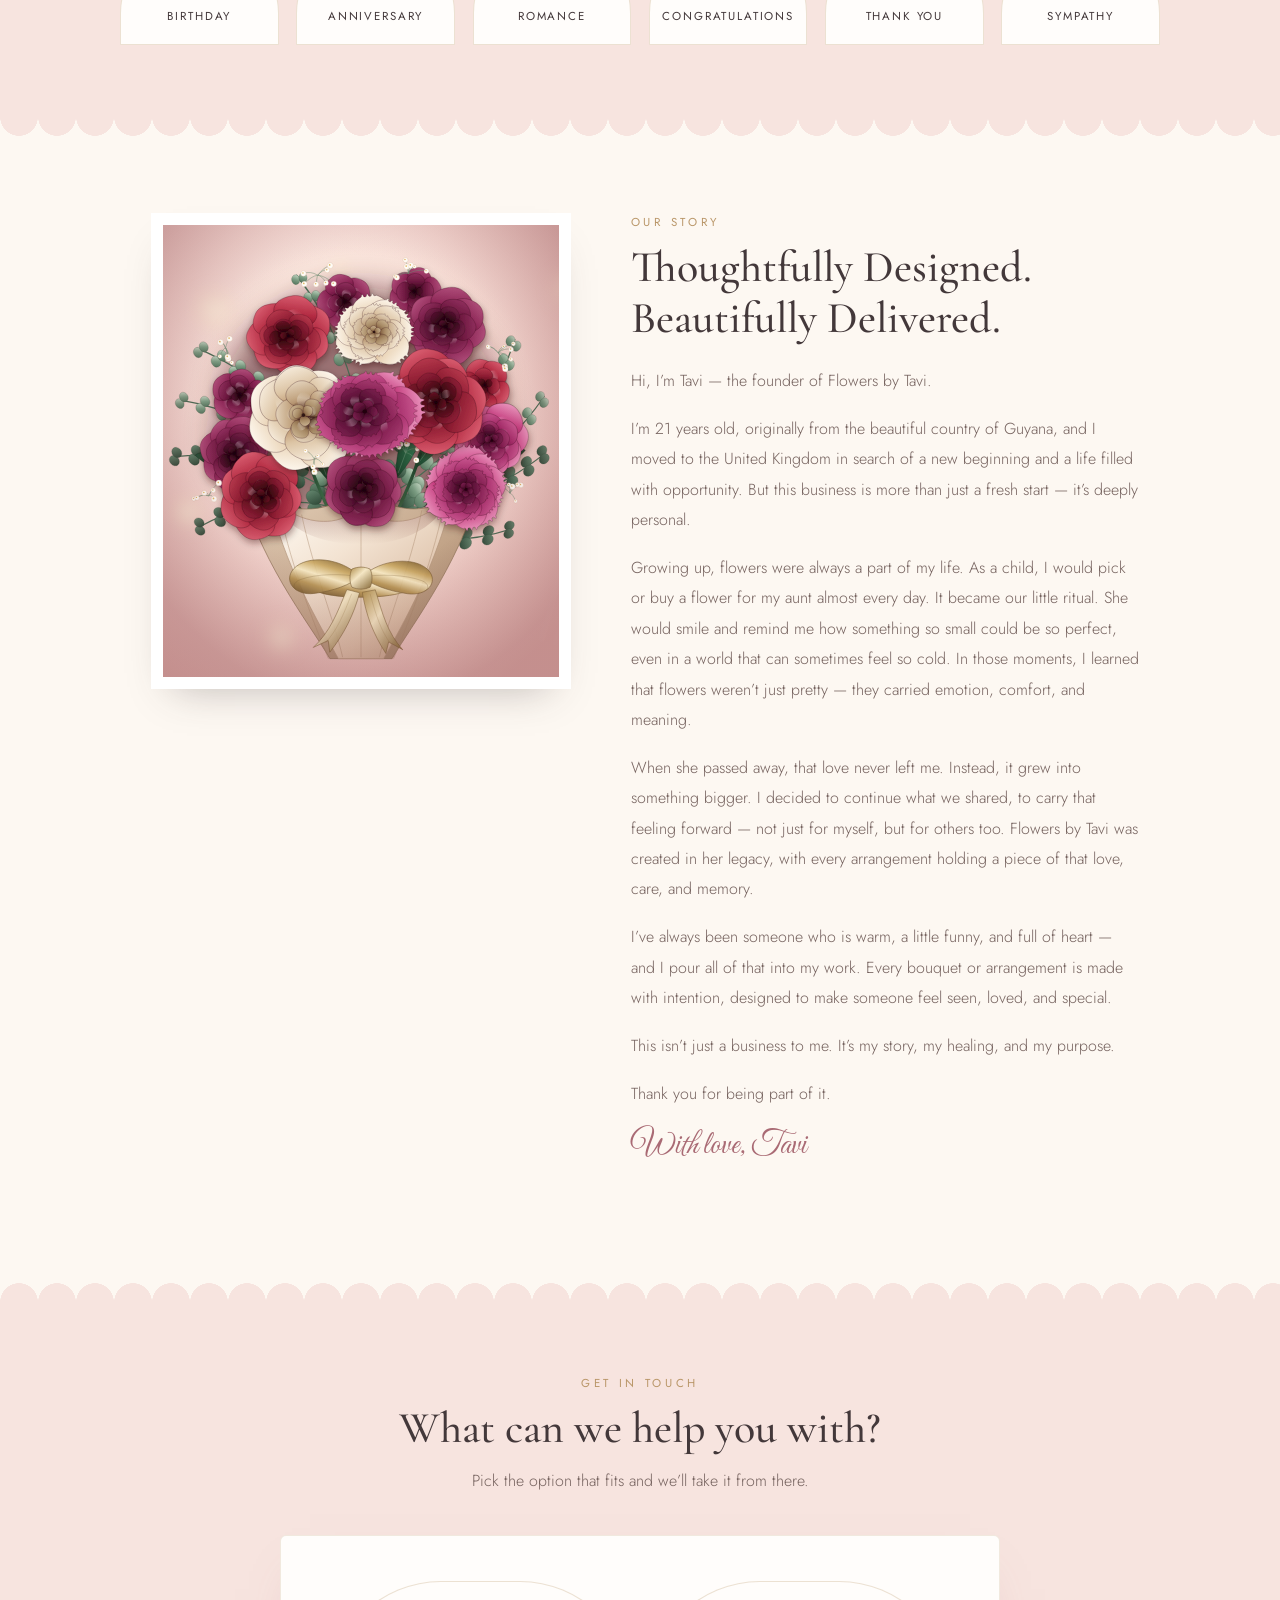
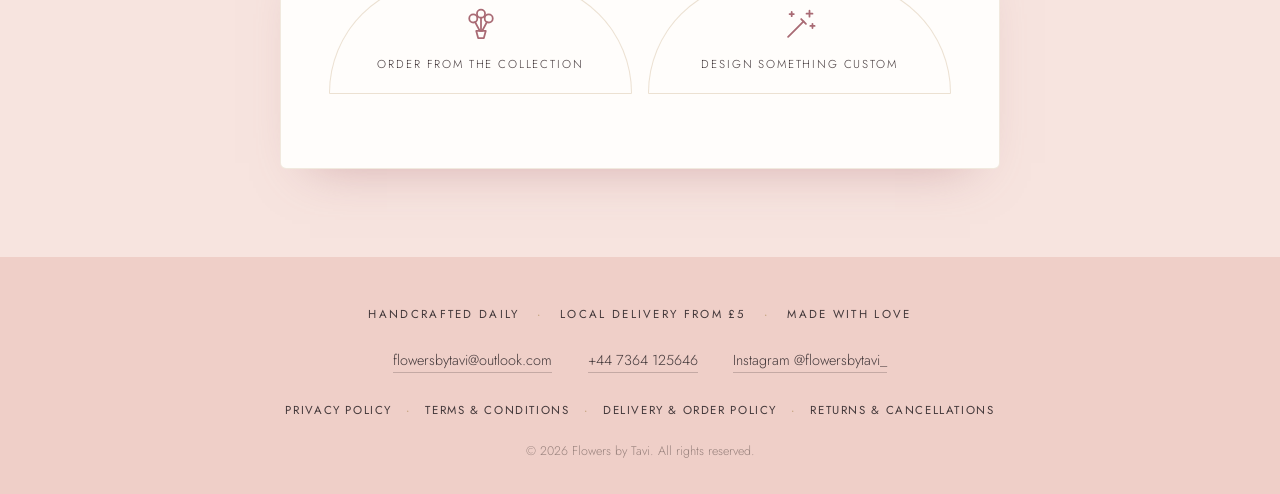
==== commit 529341cc: "Connect Flowers by Tavi to WebM8 website analytics" ====
--- a/index.html
+++ b/index.html
@@ -43,7 +43,7 @@
 
   <main>
 
-    <section class="hero">
+    <section class="hero" data-analytics-section="hero">
       <!-- Corner ornaments: background-image, sized via CSS. Regenerate instructions live in css/style.css above .hero-decor-tl / .hero-decor-br. -->
       <div class="hero-decor hero-decor-corner hero-decor-tl" aria-hidden="true"></div>
       <div class="hero-decor hero-decor-corner hero-decor-br" aria-hidden="true"></div>
@@ -70,7 +70,7 @@
       <div class="scallop scallop-bottom" aria-hidden="true"></div>
     </section>
 
-    <section id="bouquets" class="section bouquets">
+    <section data-analytics-section="bouquets" id="bouquets" class="section bouquets">
       <p class="kicker">Handpicked with love</p>
       <h2>Our Collection</h2>
       <ul class="bouquet-grid">
@@ -102,7 +102,7 @@
             <li>Initials (letters on bouquet) +&pound;5</li>
             <li>Personalised ribbon message +&pound;5</li>
           </ul>
-          <button type="button" class="btn btn-outline enquire-btn" data-bouquet="Signature Rose Bouquet">Enquire</button>
+          <button type="button" class="btn btn-outline enquire-btn" data-bouquet="Signature Rose Bouquet" data-analytics-id="enquire-signature-rose-bouquet">Enquire</button>
         </li>
         <li class="bouquet-card">
           <div class="card-media">
@@ -122,7 +122,7 @@
             <li>Premium (fuller) — &pound;70</li>
           </ul>
           <p class="card-note">Note: Flower types may vary slightly depending on availability while maintaining the overall look and colour theme.</p>
-          <button type="button" class="btn btn-outline enquire-btn" data-bouquet="Blush Basket">Enquire</button>
+          <button type="button" class="btn btn-outline enquire-btn" data-bouquet="Blush Basket" data-analytics-id="enquire-blush-basket">Enquire</button>
         </li>
         <li class="bouquet-card">
           <div class="card-media">
@@ -141,7 +141,7 @@
           </ul>
           <p class="card-note">Personalised makeup products are available &mdash; send us an enquiry and we&rsquo;ll arrange the details with you.</p>
           <p class="card-note">Note: Images may include add-ons for display purposes. Final design may vary depending on selected extras.</p>
-          <button type="button" class="btn btn-outline enquire-btn" data-bouquet="Princess Treatment Basket">Enquire</button>
+          <button type="button" class="btn btn-outline enquire-btn" data-bouquet="Princess Treatment Basket" data-analytics-id="enquire-princess-treatment-basket">Enquire</button>
         </li>
         <li class="bouquet-card">
           <div class="card-media">
@@ -157,7 +157,7 @@
             <li>Personalisation: initials or message included</li>
           </ul>
           <p class="card-note">Note: Designs may vary slightly depending on shape and colour selection. Add-ons are available — please enquire for more details.</p>
-          <button type="button" class="btn btn-outline enquire-btn" data-bouquet="Luxury Chocolate Gift Cake">Enquire</button>
+          <button type="button" class="btn btn-outline enquire-btn" data-bouquet="Luxury Chocolate Gift Cake" data-analytics-id="enquire-luxury-chocolate-gift-cake">Enquire</button>
         </li>
         <li class="bouquet-card">
           <div class="card-media card-carousel" data-carousel>
@@ -192,7 +192,7 @@
             <li>Red &amp; White Mix</li>
           </ul>
           <p class="card-note">Note: Design and rose placement may vary slightly depending on size and colour selection.</p>
-          <button type="button" class="btn btn-outline enquire-btn" data-bouquet="Luxury Rose Box">Enquire</button>
+          <button type="button" class="btn btn-outline enquire-btn" data-bouquet="Luxury Rose Box" data-analytics-id="enquire-luxury-rose-box">Enquire</button>
         </li>
         <li class="bouquet-card">
           <div class="card-media">
@@ -216,12 +216,12 @@
             <li>Red &amp; White Mix</li>
           </ul>
           <p class="card-note">Note: Design and rose placement may vary slightly depending on size and colour selection.</p>
-          <button type="button" class="btn btn-outline enquire-btn" data-bouquet="3D Heart Rose Box">Enquire</button>
+          <button type="button" class="btn btn-outline enquire-btn" data-bouquet="3D Heart Rose Box" data-analytics-id="enquire-3d-heart-rose-box">Enquire</button>
         </li>
       </ul>
     </section>
 
-    <section id="occasions" class="section occasions">
+    <section data-analytics-section="occasions" id="occasions" class="section occasions">
       <div class="scallop scallop-top" aria-hidden="true"></div>
       <p class="kicker">Whatever the moment</p>
       <h2>Flowers for Every Occasion</h2>
@@ -278,7 +278,7 @@
       <div class="scallop scallop-bottom" aria-hidden="true"></div>
     </section>
 
-    <section id="story" class="section story">
+    <section data-analytics-section="story" id="story" class="section story">
       <div class="story-inner">
         <div class="story-image">
           <!-- Animated bouquet mark, moved here from the hero. Regenerate with: python3 tools/gen_hero_bouquet.py images/hero-bouquet.svg -->
@@ -299,13 +299,13 @@
       </div>
     </section>
 
-    <section id="enquiry" class="section enquiry">
+    <section data-analytics-section="enquiry" id="enquiry" class="section enquiry">
       <div class="scallop scallop-top" aria-hidden="true"></div>
       <p class="kicker">Get in touch</p>
       <h2>What can we help you with?</h2>
       <p class="section-sub">Pick the option that fits and we&rsquo;ll take it from there.</p>
 
-      <form id="enquiry-form" class="enquiry-form" novalidate>
+      <form data-analytics-form="flower_enquiry" id="enquiry-form" class="enquiry-form" novalidate>
         <fieldset class="intent-fieldset">
           <legend class="visually-hidden">What can we help you with?</legend>
           <div class="intent-grid">
@@ -452,5 +452,6 @@
   </footer>
 
   <script src="js/main.js"></script>
+<script defer src="https://webm8-platform.vercel.app/site-analytics.js" data-site="048d8c08-3bf4-48de-8e44-20550c6b77a8" data-paths="/,/index.html,/privacy.html,/terms.html,/delivery.html,/returns.html"></script>
 </body>
 </html>
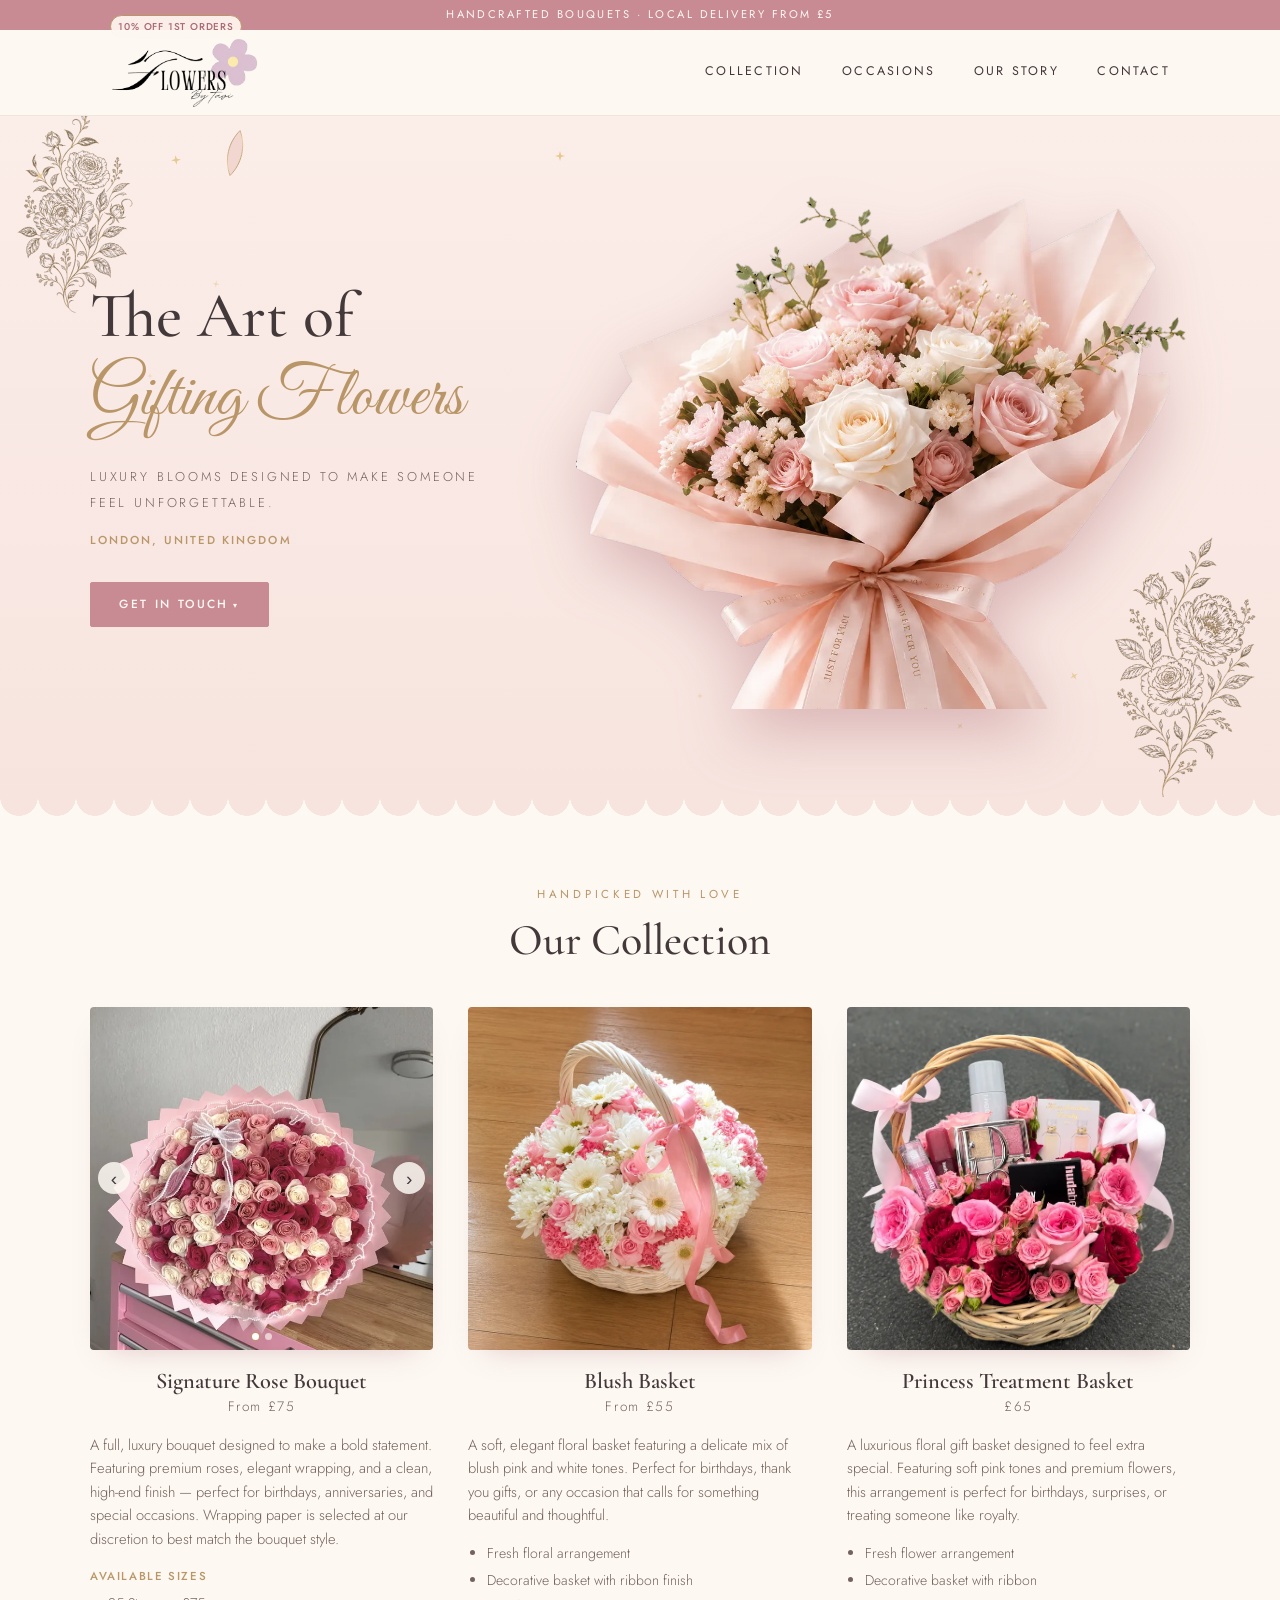
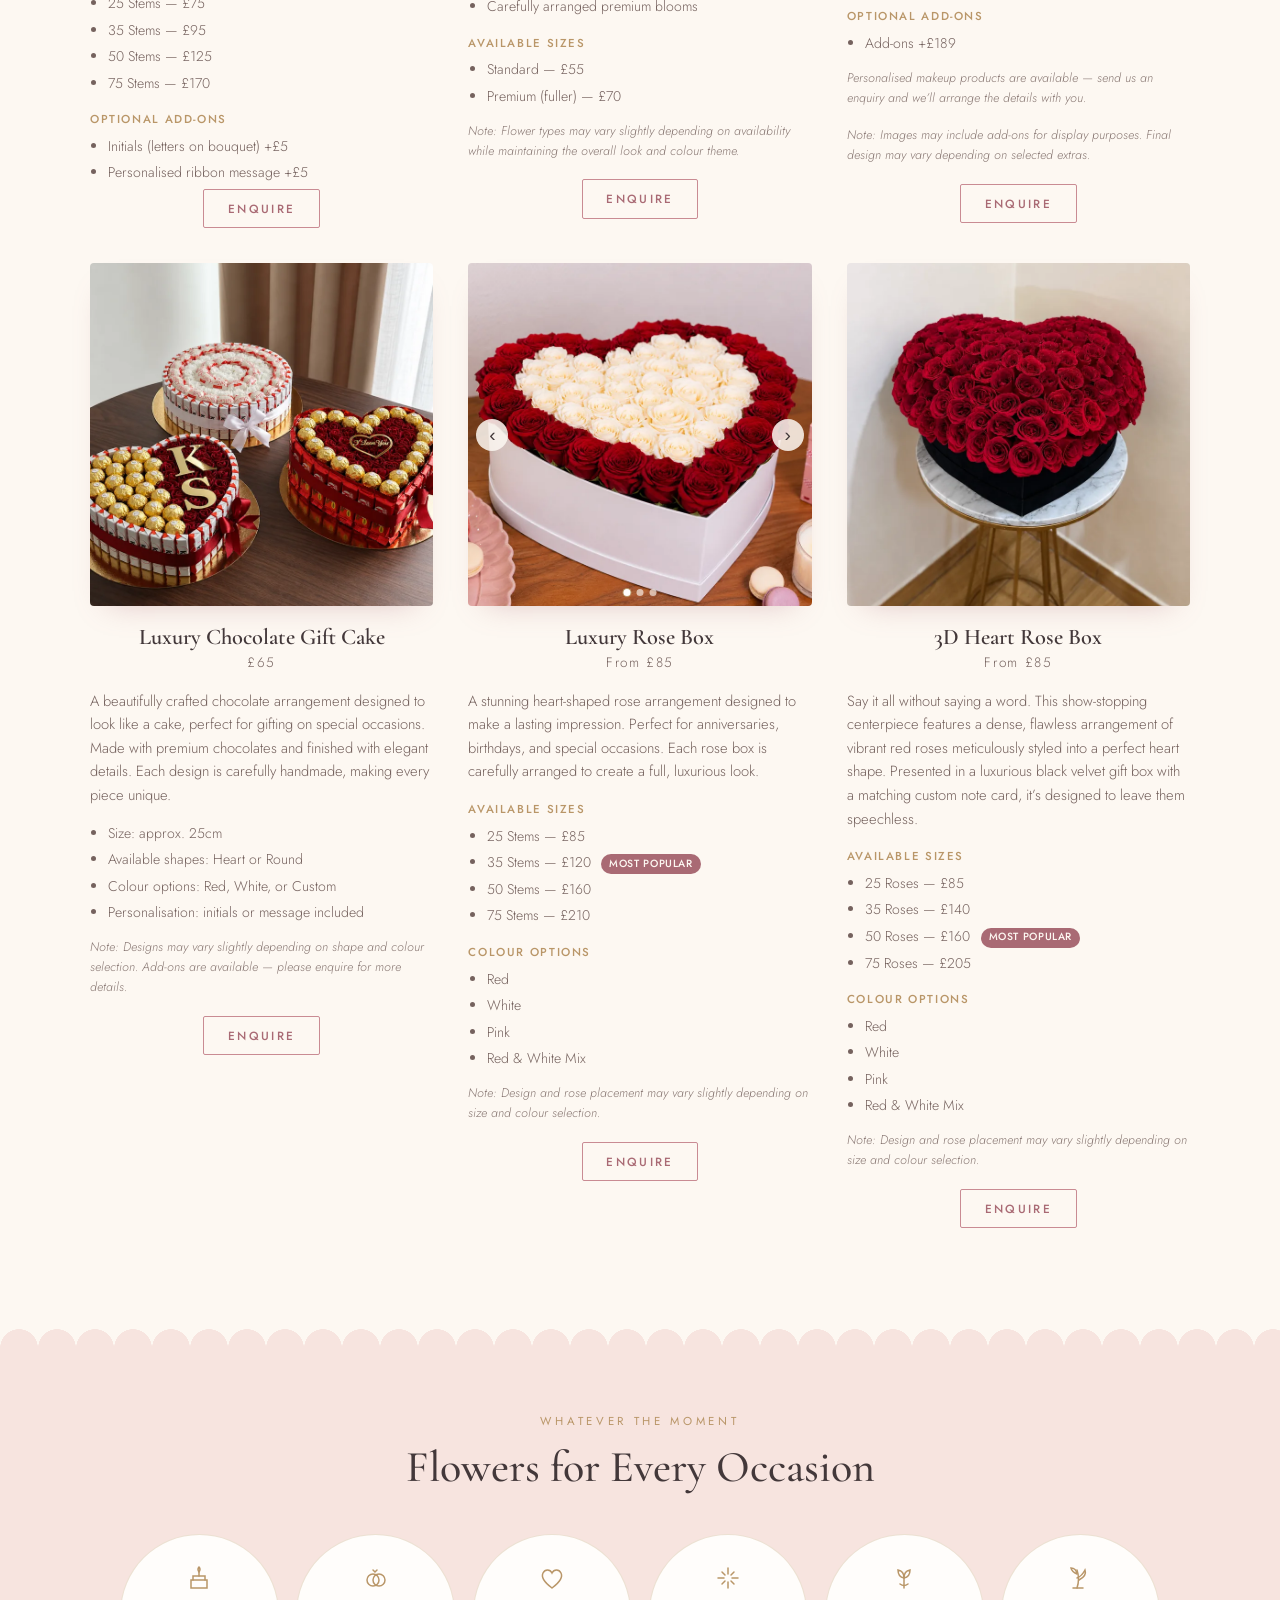
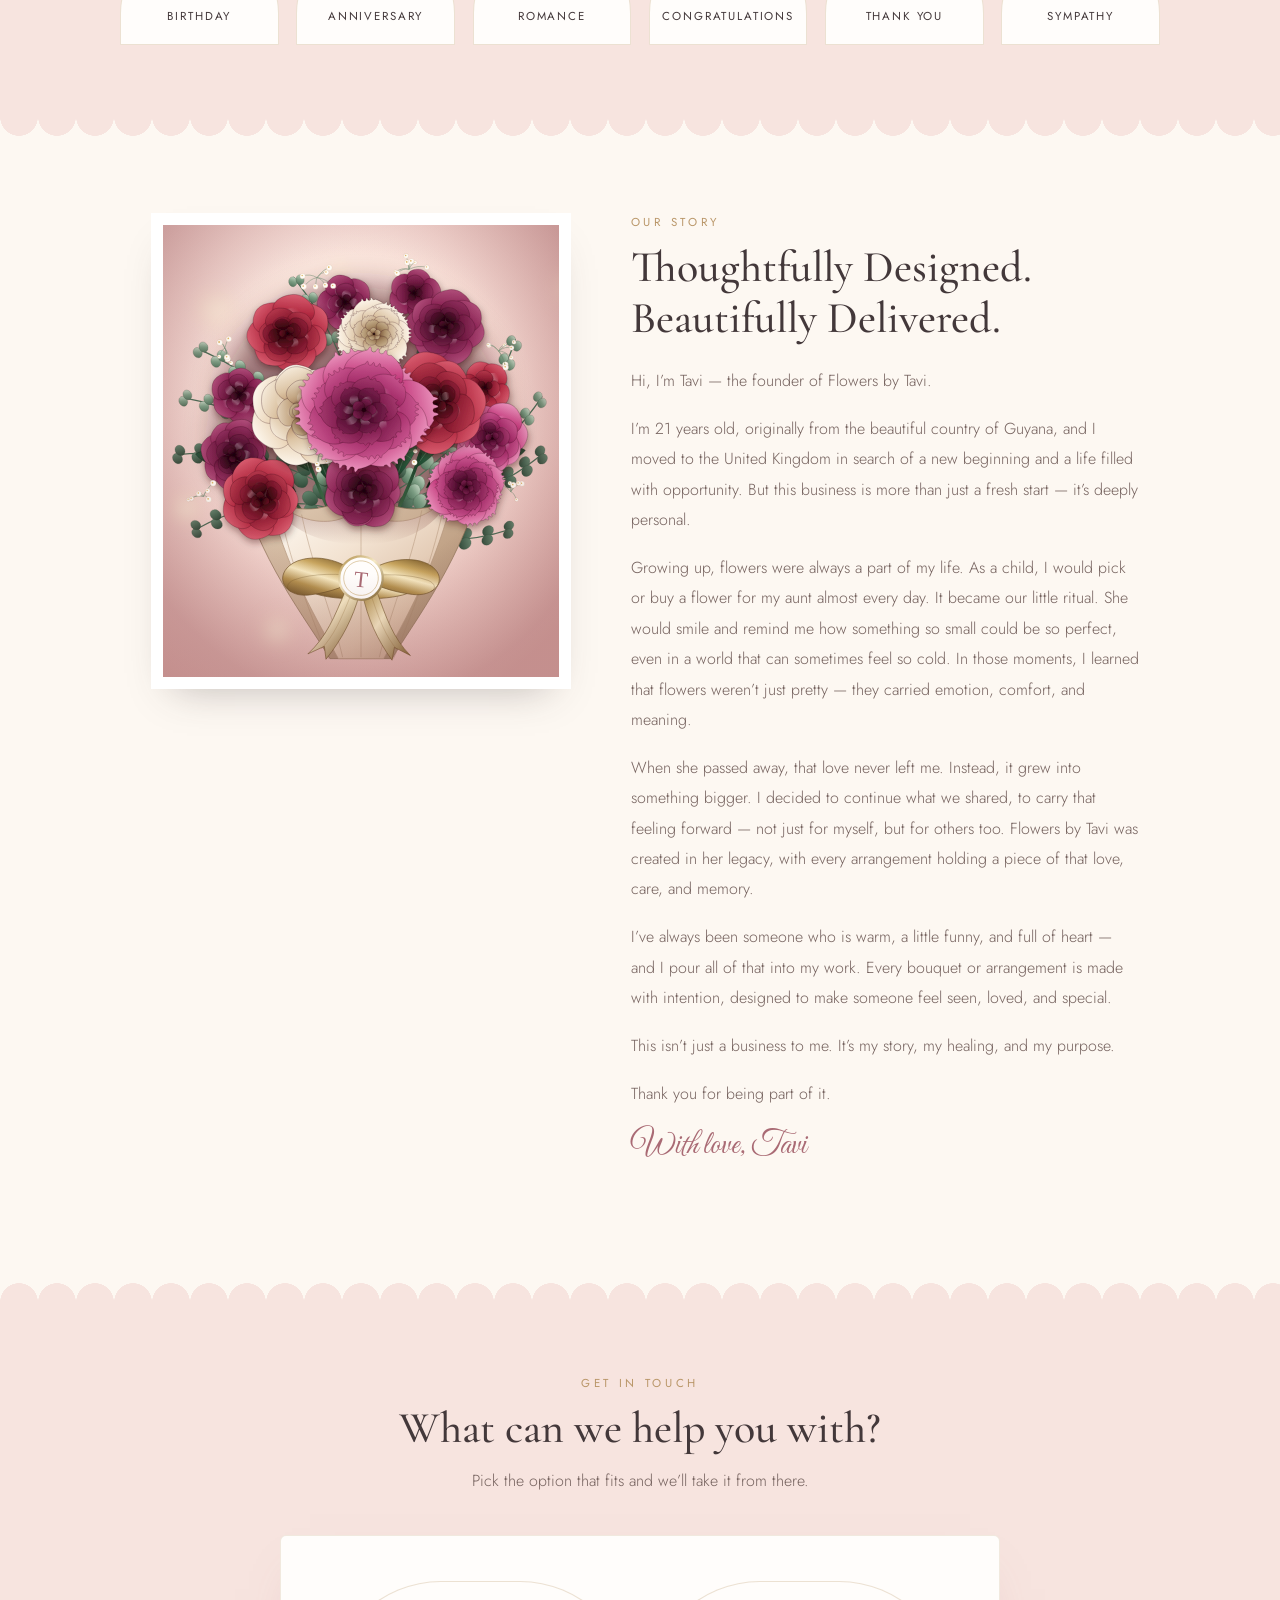
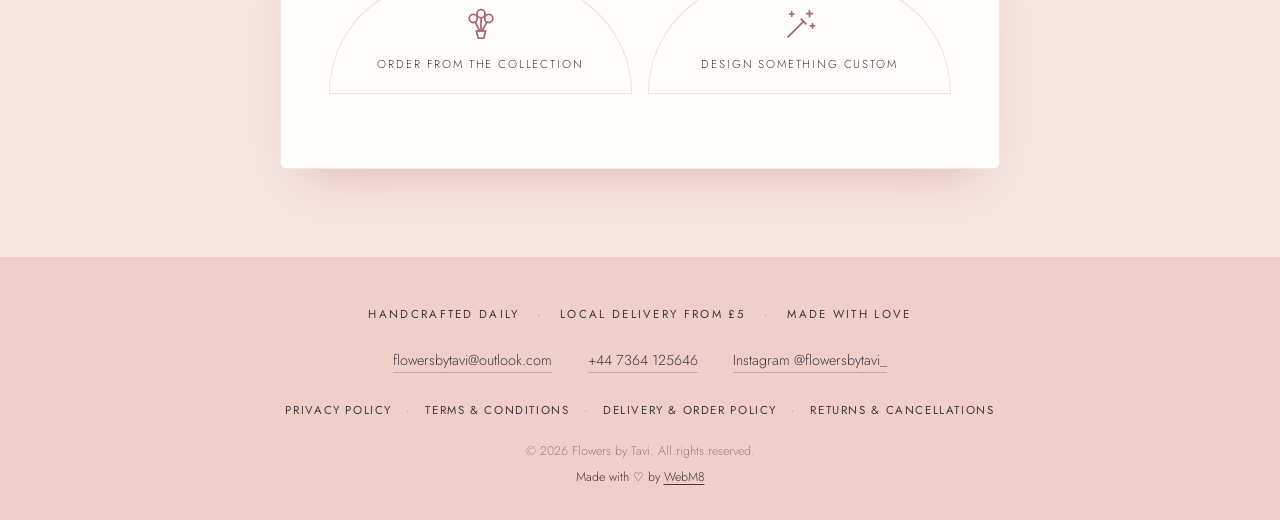
==== commit edde7784: "Add linked WebM8 footer credit with outlined heart" ====
--- a/index.html
+++ b/index.html
@@ -449,6 +449,7 @@
       <li><a href="returns.html">Returns &amp; Cancellations</a></li>
     </ul>
     <p class="copyright">&copy; 2026 Flowers by Tavi. All rights reserved.</p>
+    <p class="footer-credit">Made with <span role="img" aria-label="love">♡</span> by <a href="https://www.webm8agency.com/">WebM8</a></p>
   </footer>
 
   <script src="js/main.js"></script>
--- a/css/style.css
+++ b/css/style.css
@@ -957,6 +957,17 @@
 
 .copyright { font-size: 0.78rem; opacity: 0.7; }
 
+.footer-credit {
+  margin-top: 0.35rem;
+  font-size: 0.78rem;
+  color: var(--ink);
+  white-space: nowrap;
+}
+
+.footer-credit a { color: inherit; text-decoration: underline; text-underline-offset: 3px; }
+.footer-credit a:hover, .footer-credit a:active { text-decoration-thickness: 2px; }
+.footer-credit a:focus-visible { outline-color: currentColor; }
+
 @media (min-width: 640px) {
   .footer-contact { flex-direction: row; justify-content: center; gap: 2.2rem; }
 }
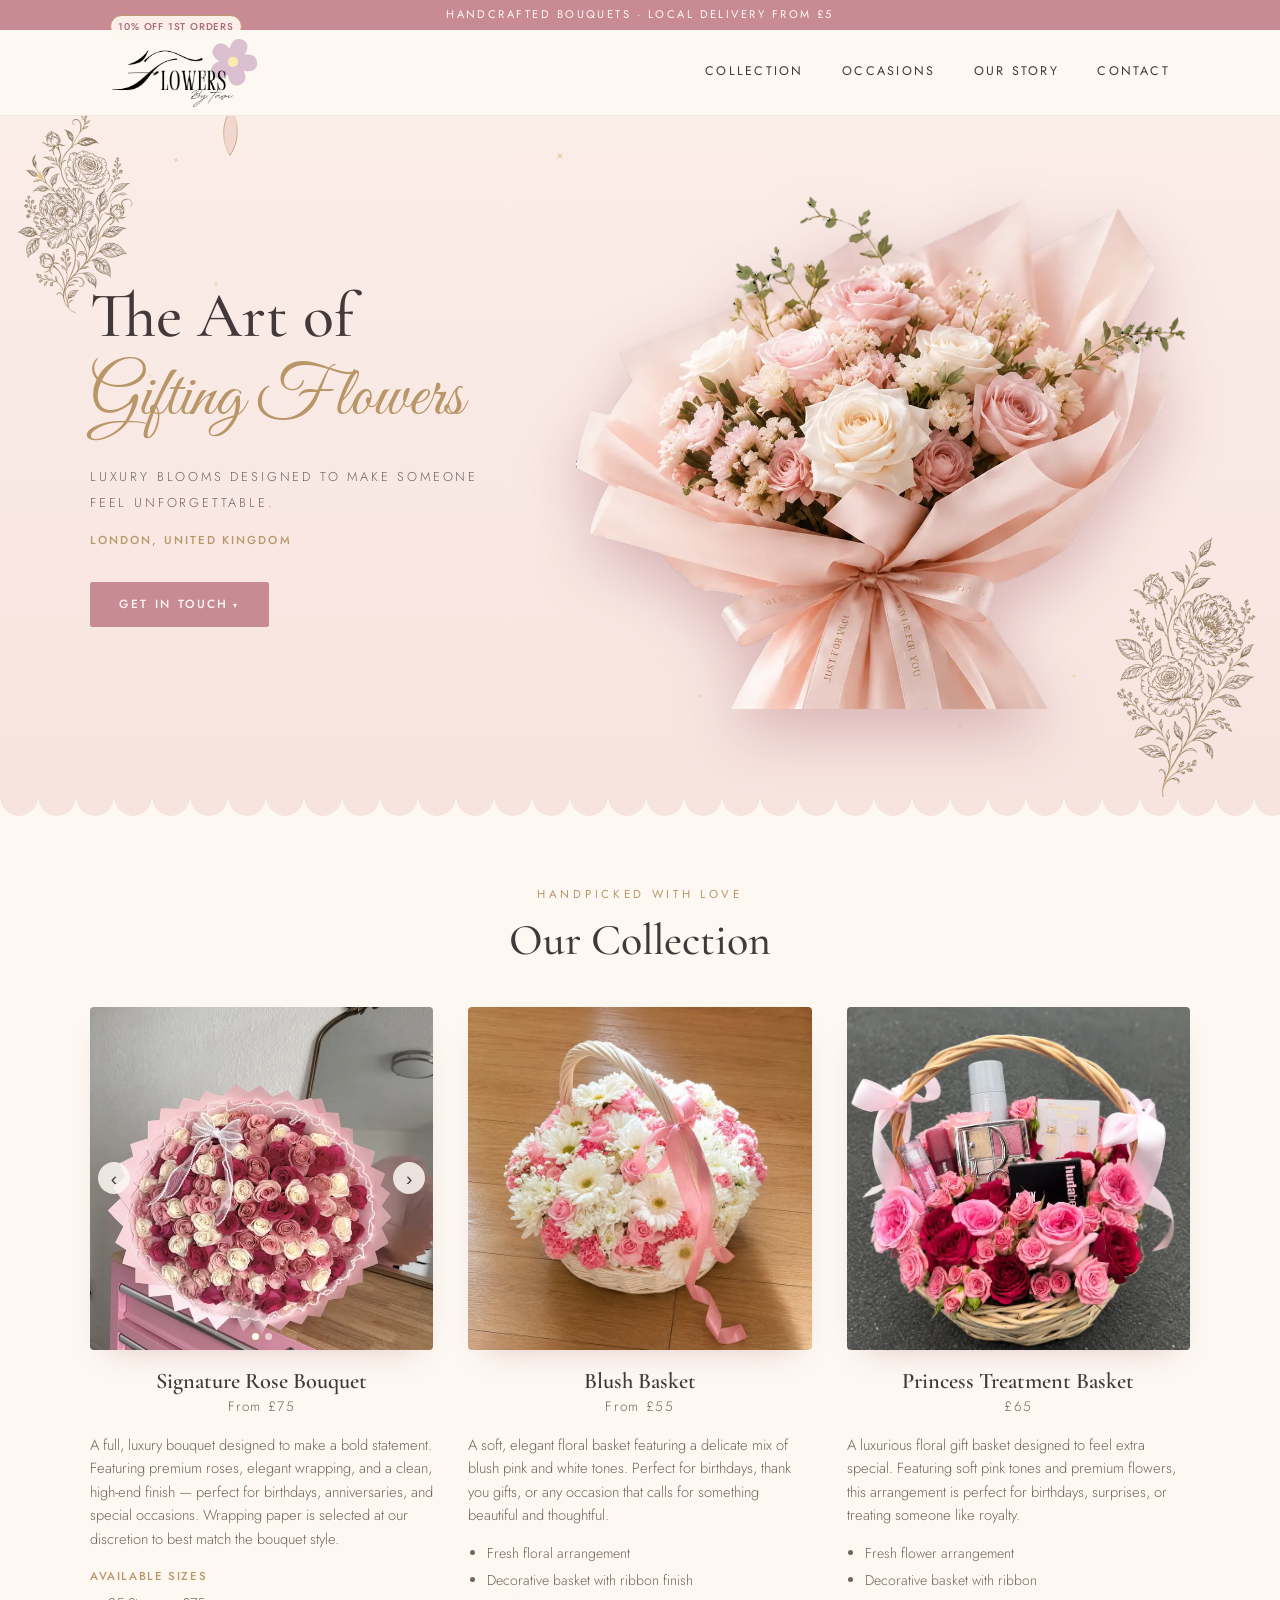
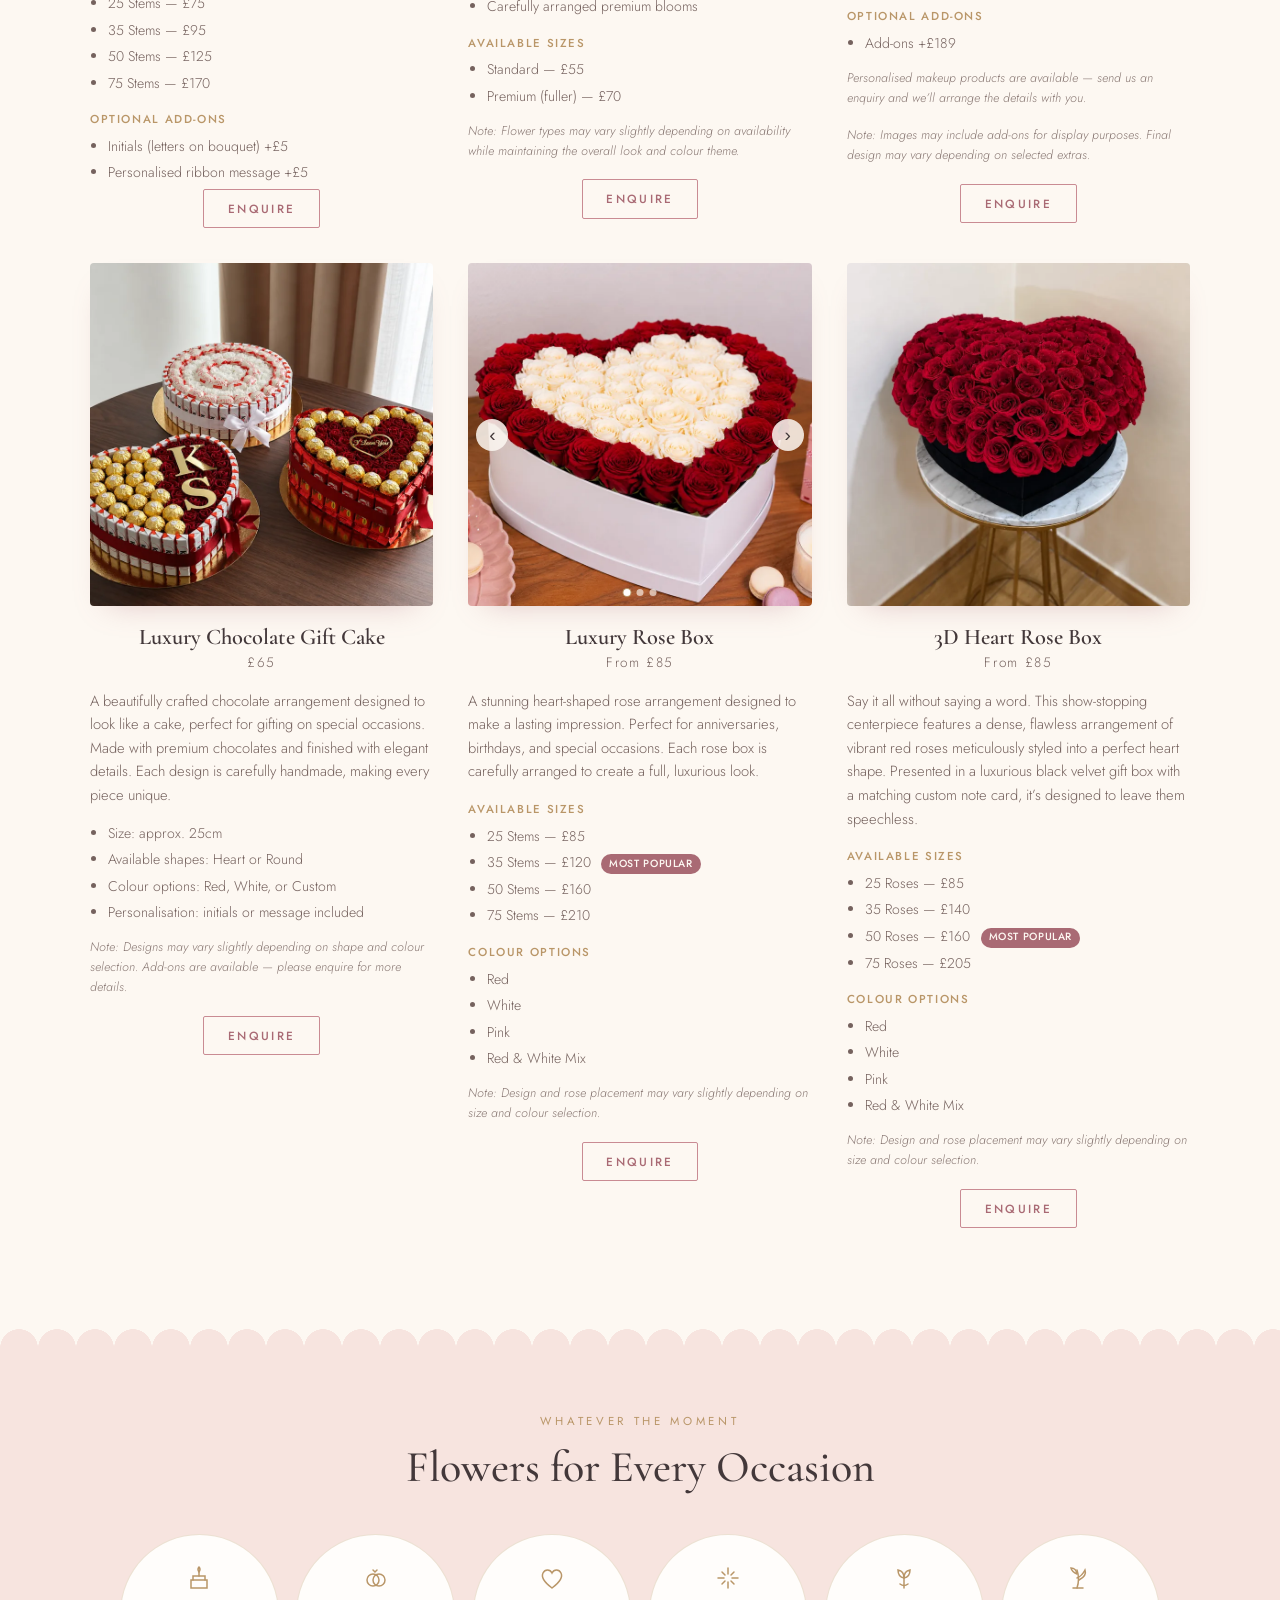
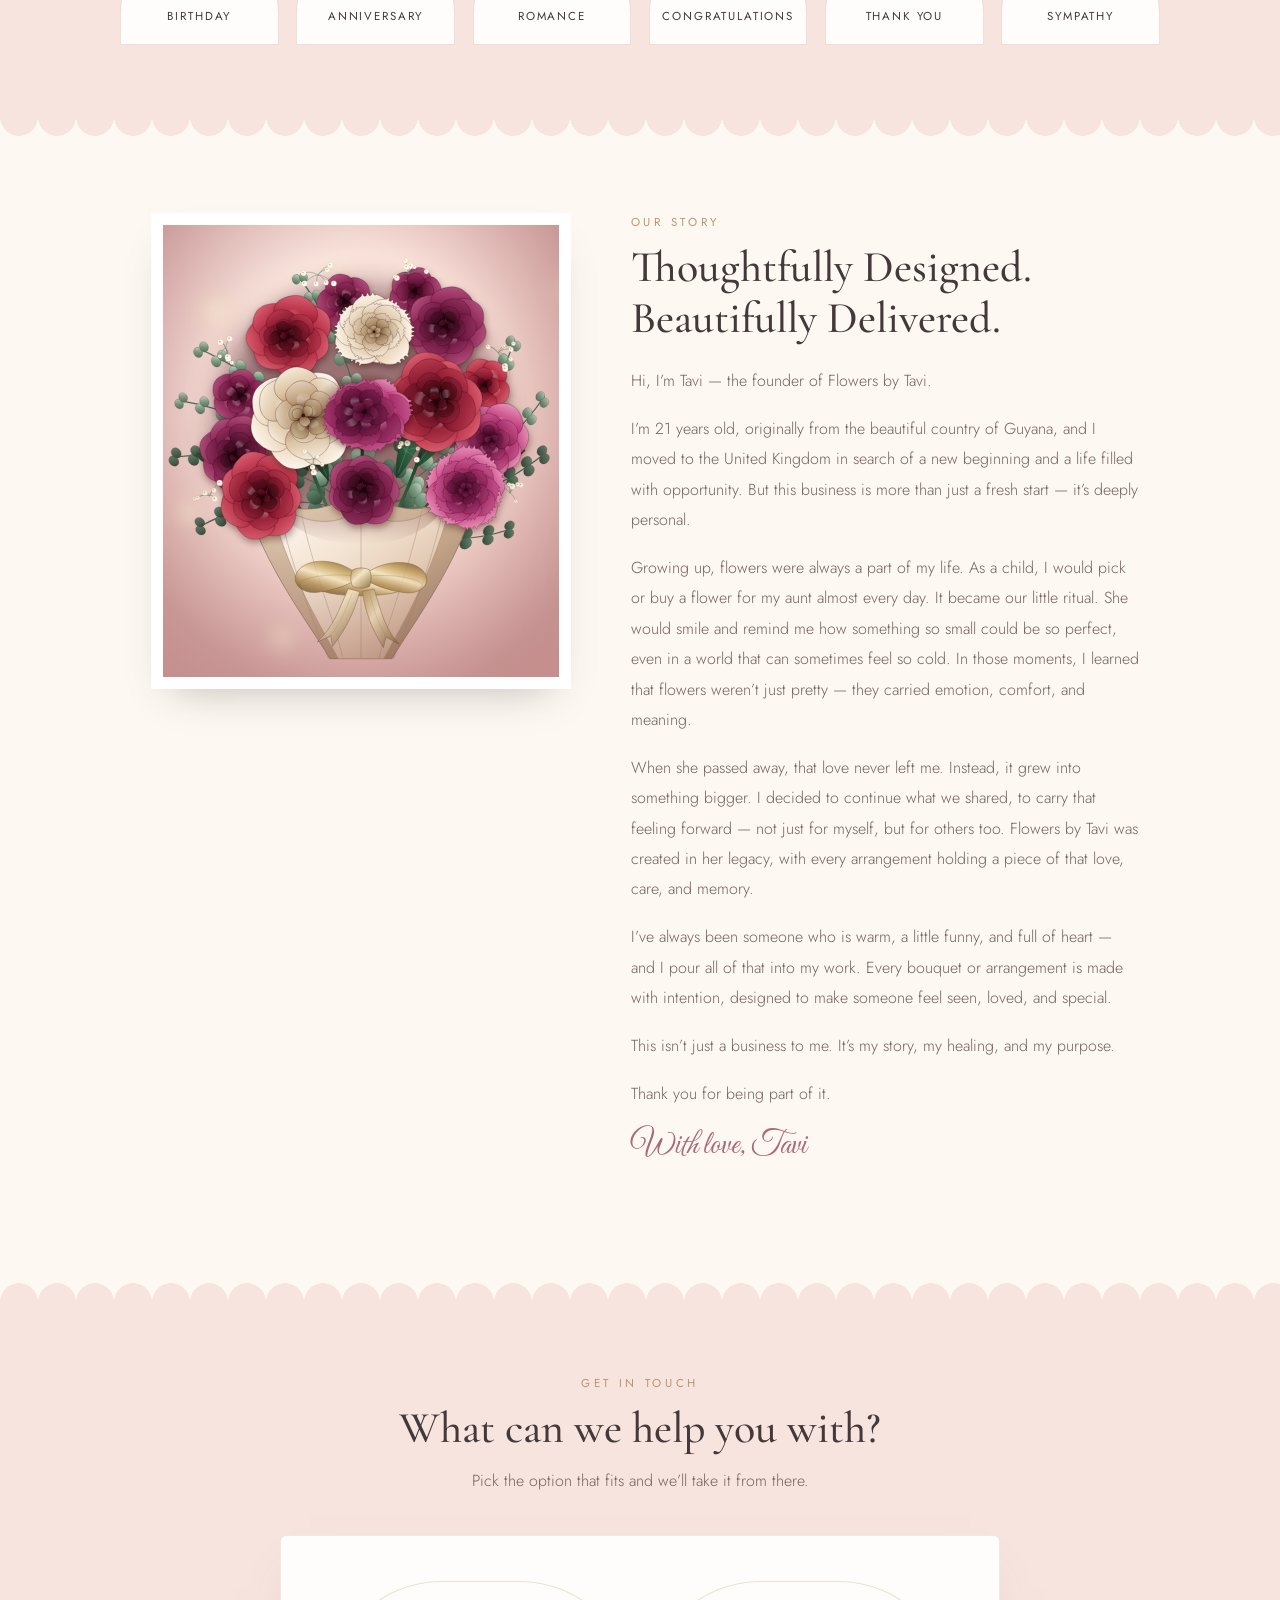
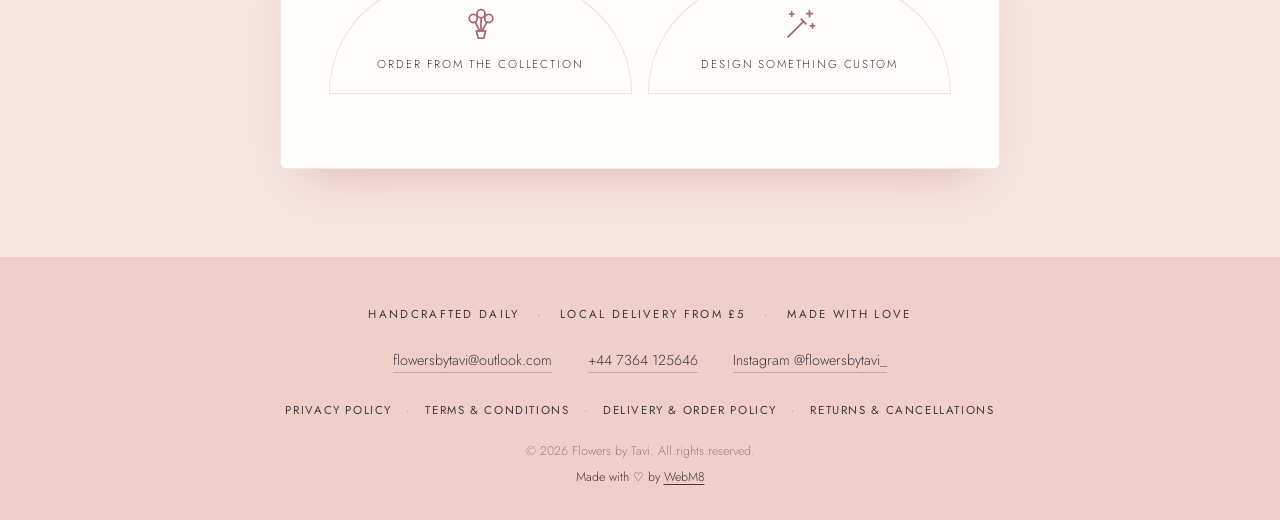
==== commit 1085091d: "Open WebM8 footer links in a new tab" ====
--- a/index.html
+++ b/index.html
@@ -449,7 +449,7 @@
       <li><a href="returns.html">Returns &amp; Cancellations</a></li>
     </ul>
     <p class="copyright">&copy; 2026 Flowers by Tavi. All rights reserved.</p>
-    <p class="footer-credit">Made with <span role="img" aria-label="love">♡</span> by <a href="https://www.webm8agency.com/">WebM8</a></p>
+    <p class="footer-credit">Made with <span role="img" aria-label="love">♡</span> by <a href="https://www.webm8agency.com/" target="_blank" rel="noopener noreferrer">WebM8</a></p>
   </footer>
 
   <script src="js/main.js"></script>
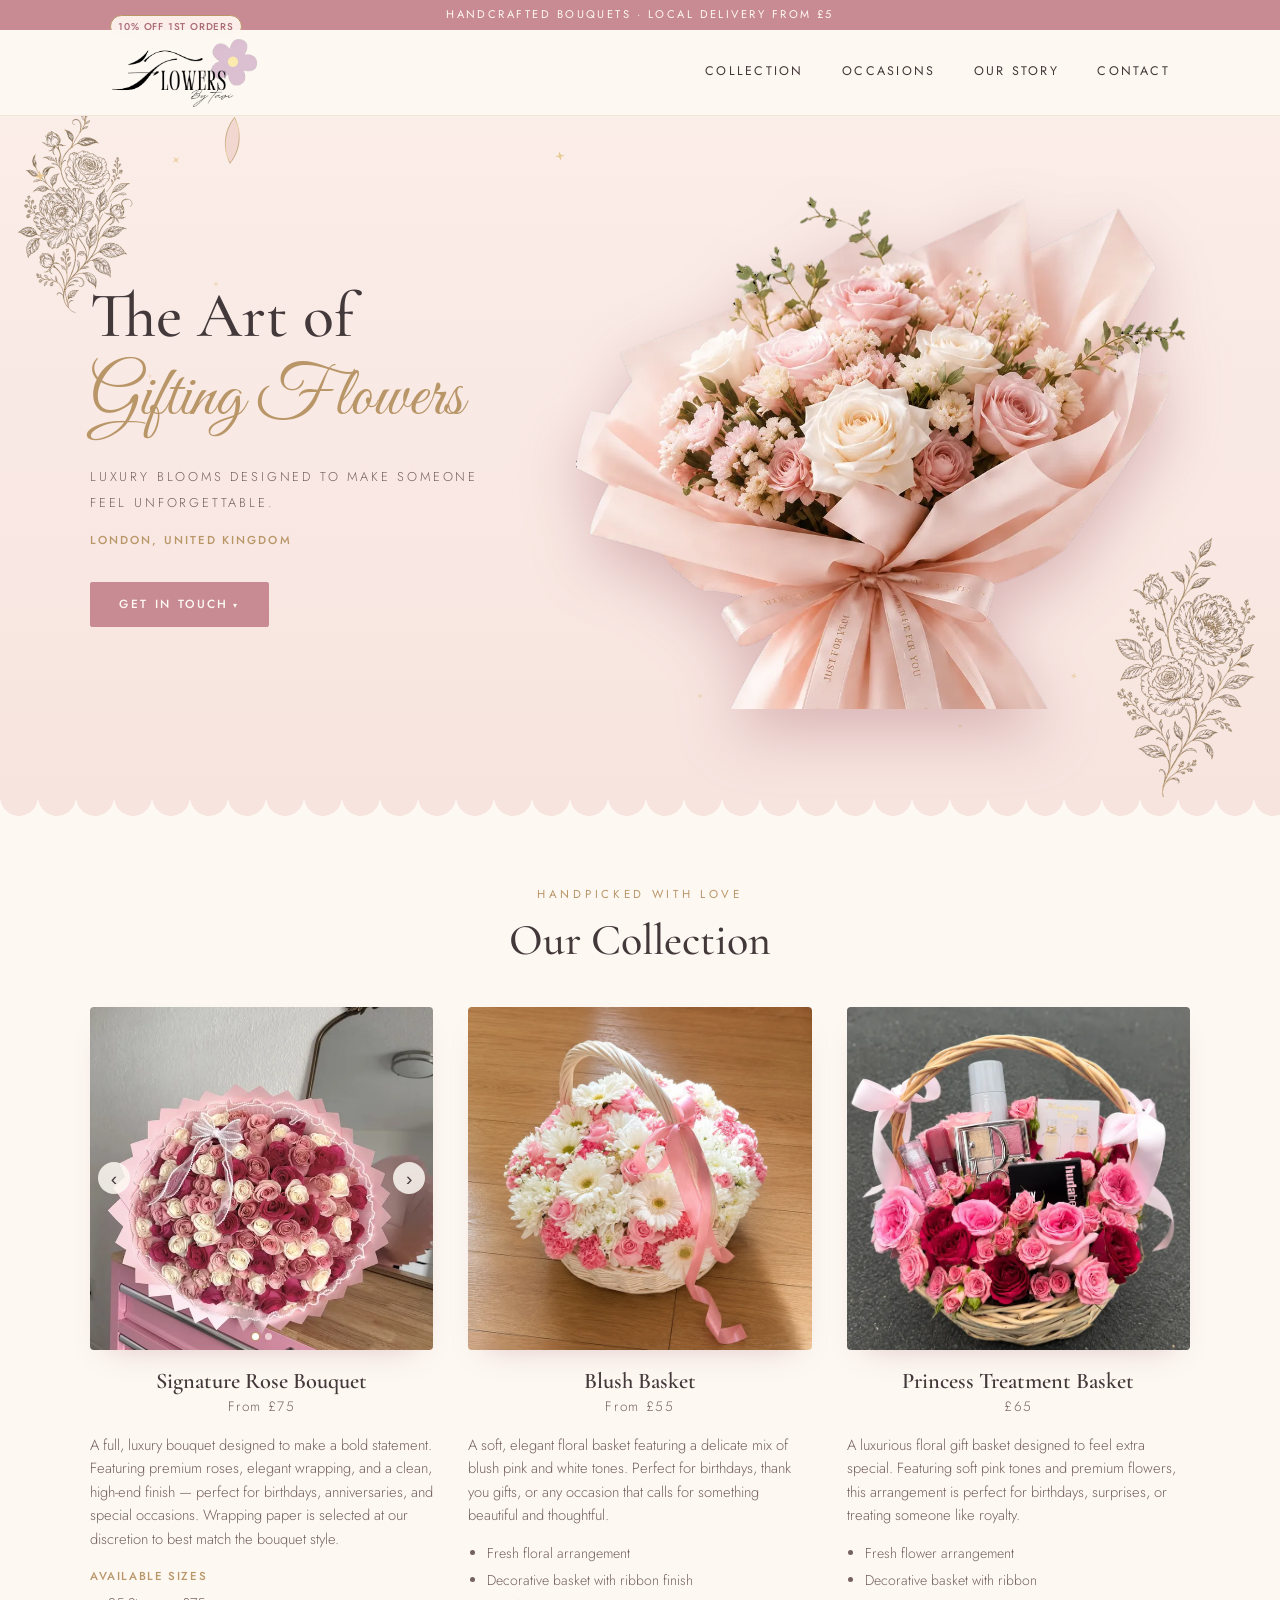
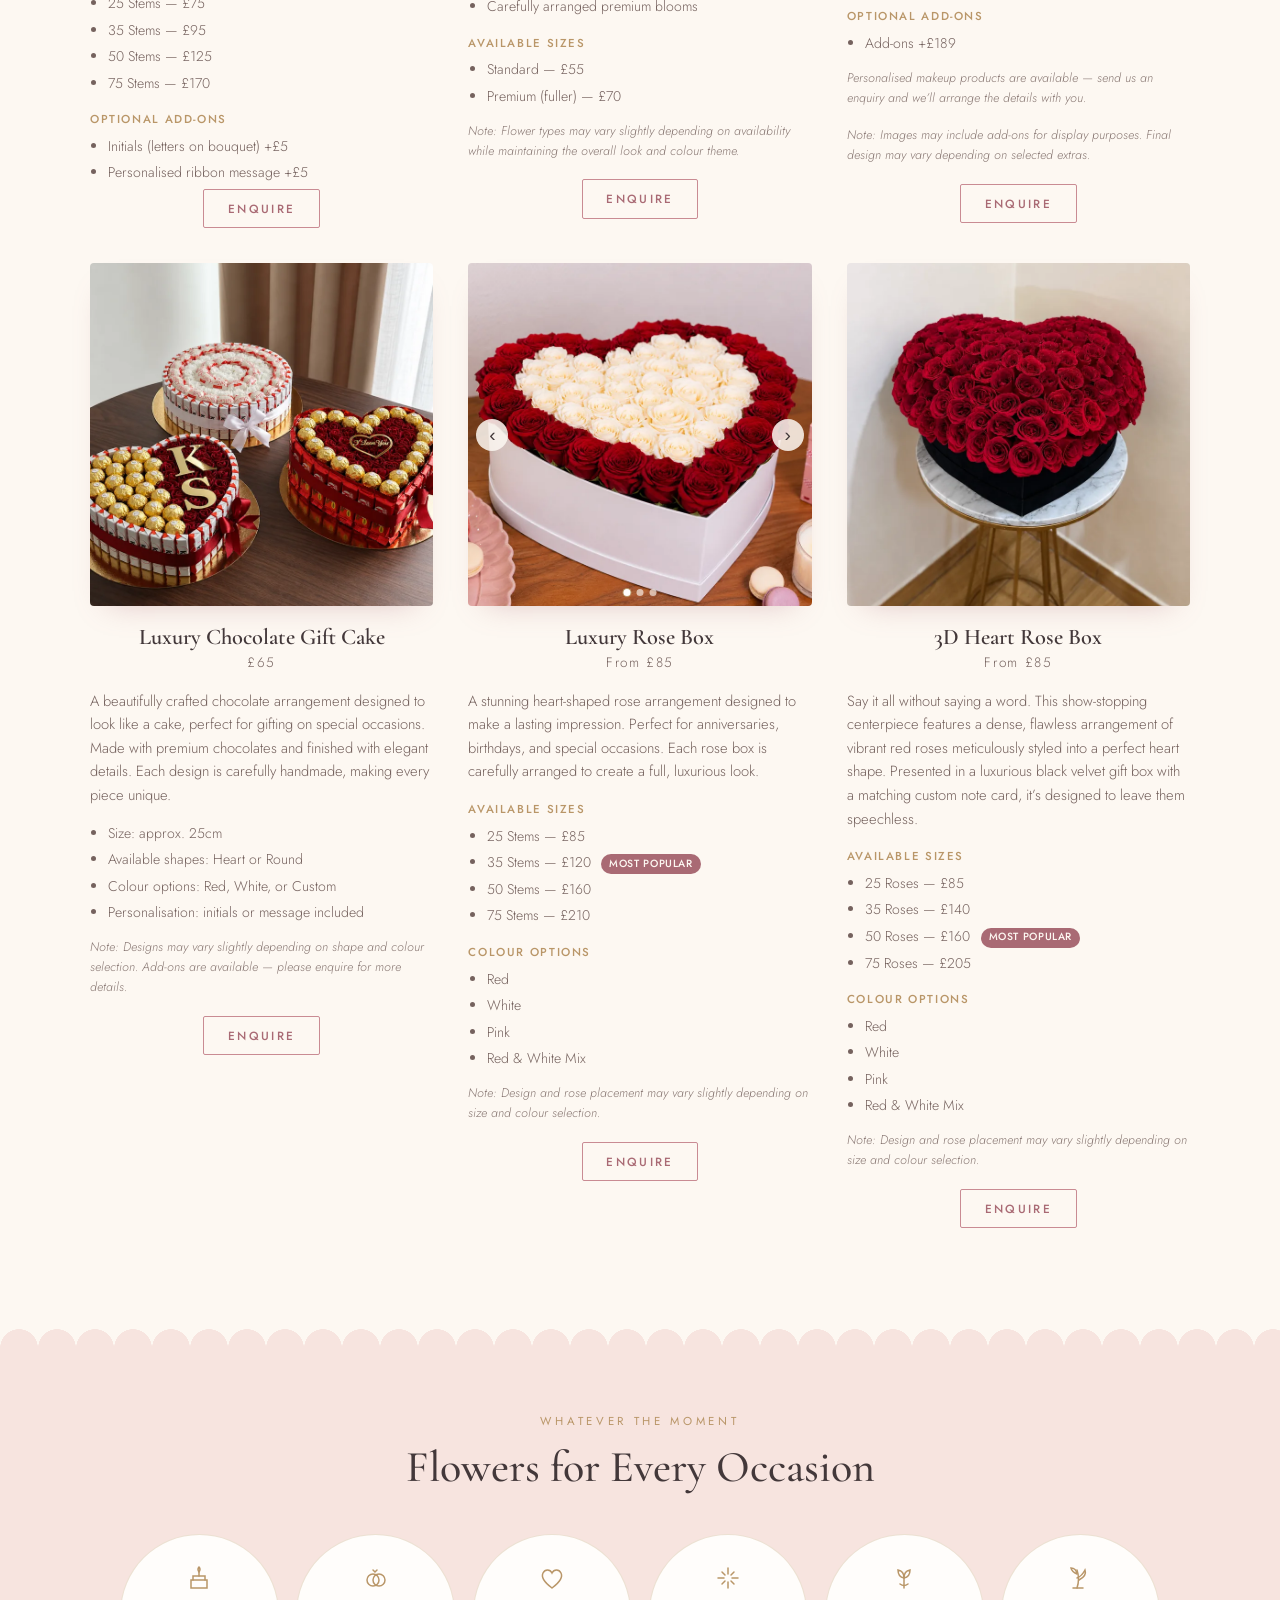
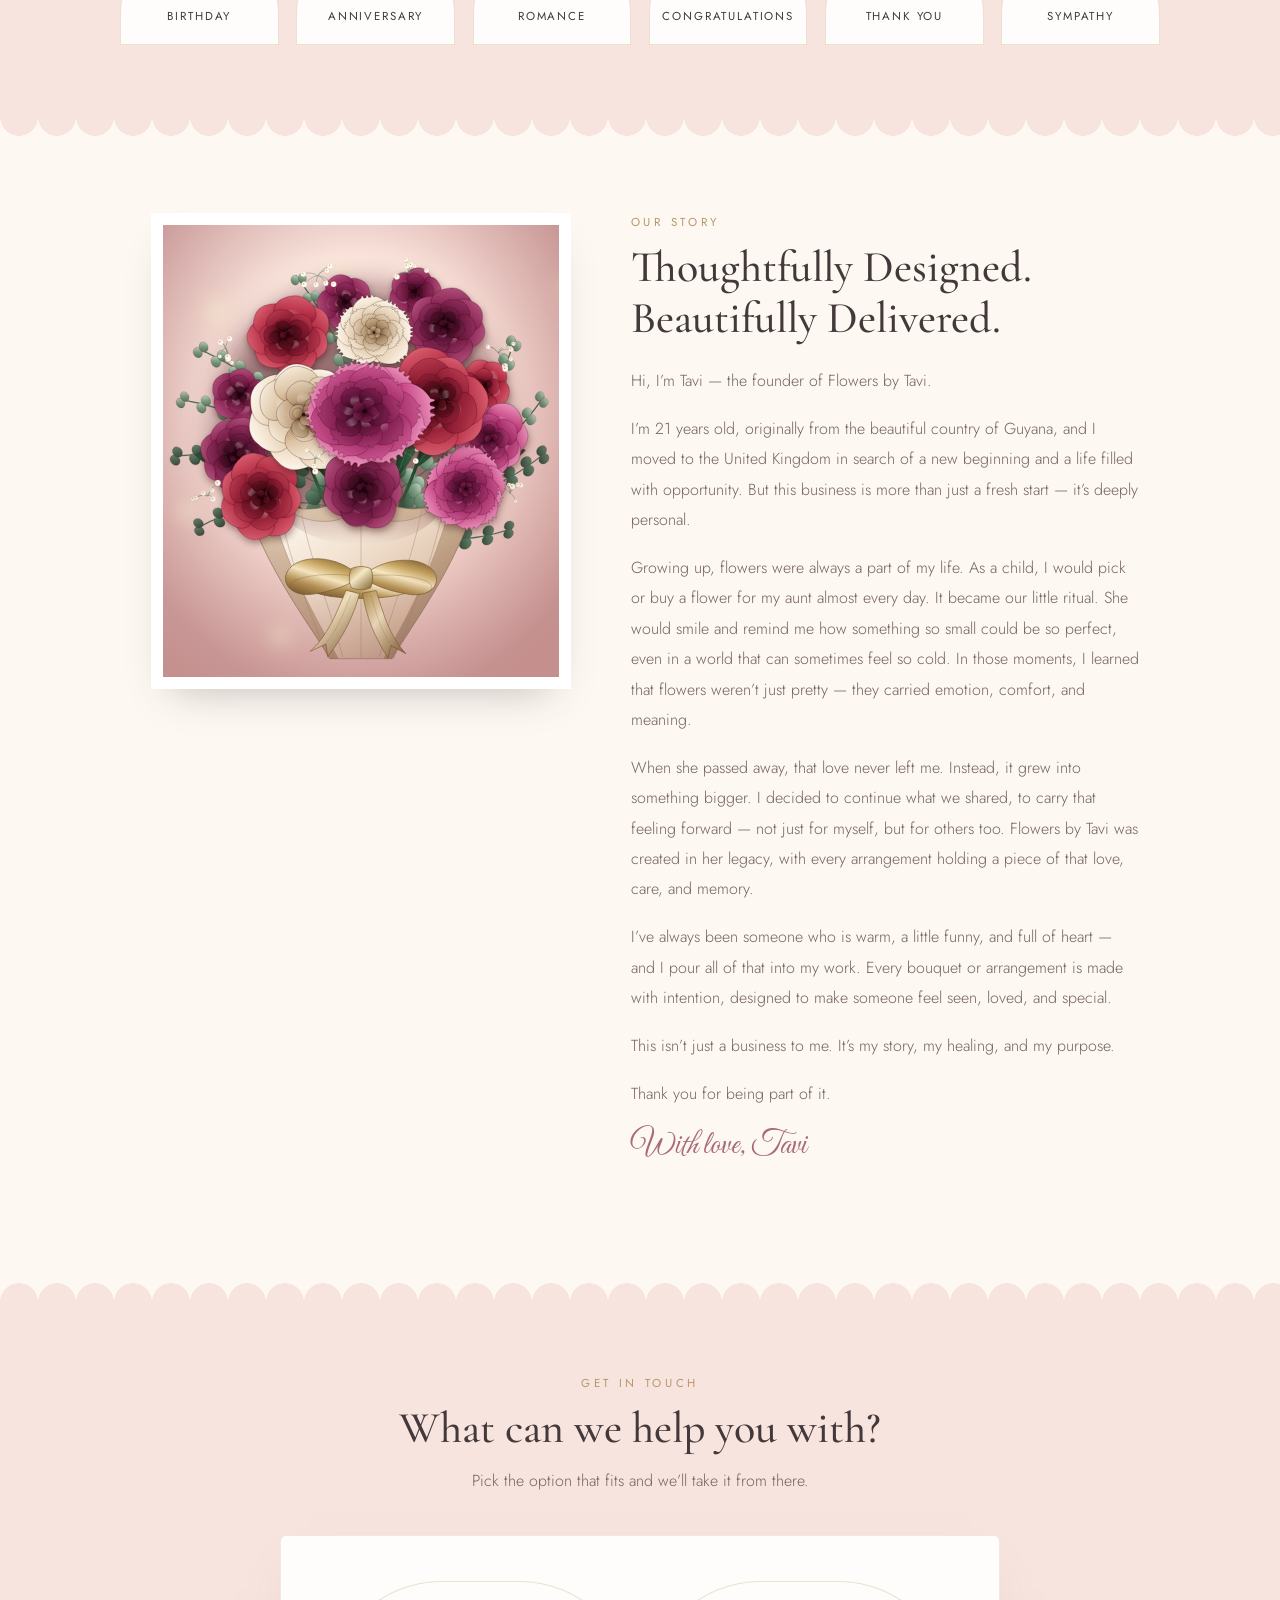
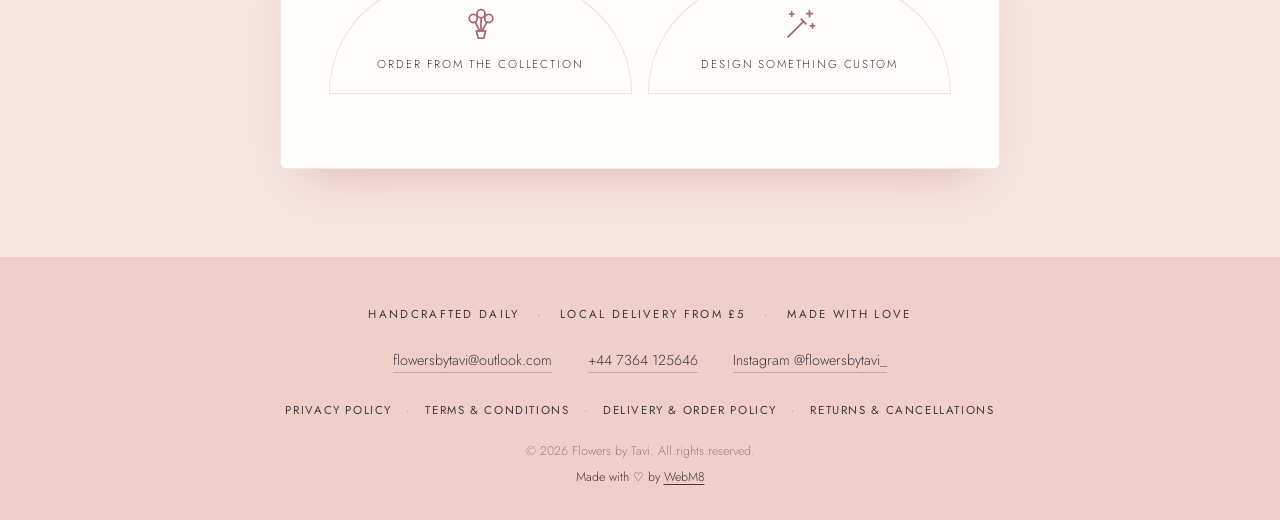
==== commit 9328e4ba: "Hide default footer privacy control for separate integration" ====
--- a/index.html
+++ b/index.html
@@ -454,5 +454,6 @@
 
   <script src="js/main.js"></script>
 <script defer src="https://webm8-platform.vercel.app/site-analytics.js" data-site="048d8c08-3bf4-48de-8e44-20550c6b77a8" data-paths="/,/index.html,/privacy.html,/terms.html,/delivery.html,/returns.html"></script>
+<script defer src="js/footer.js"></script>
 </body>
 </html>
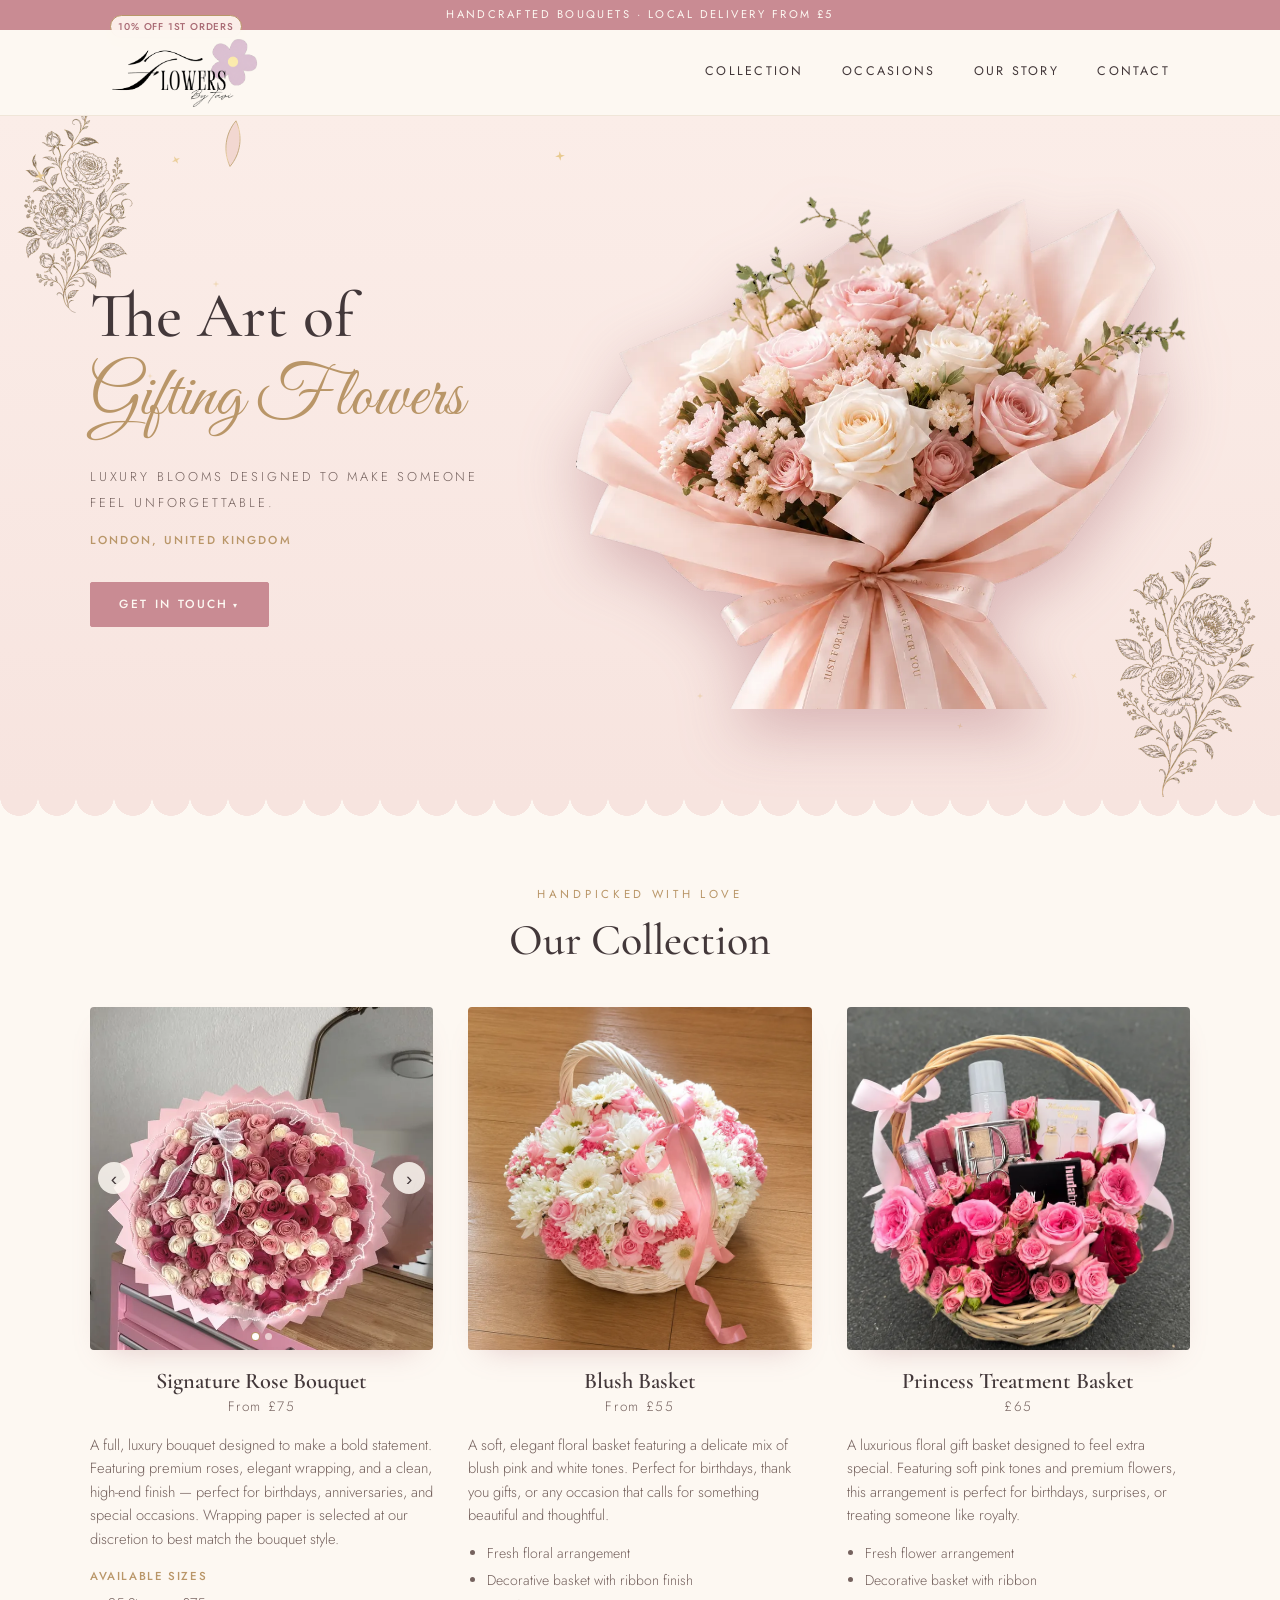
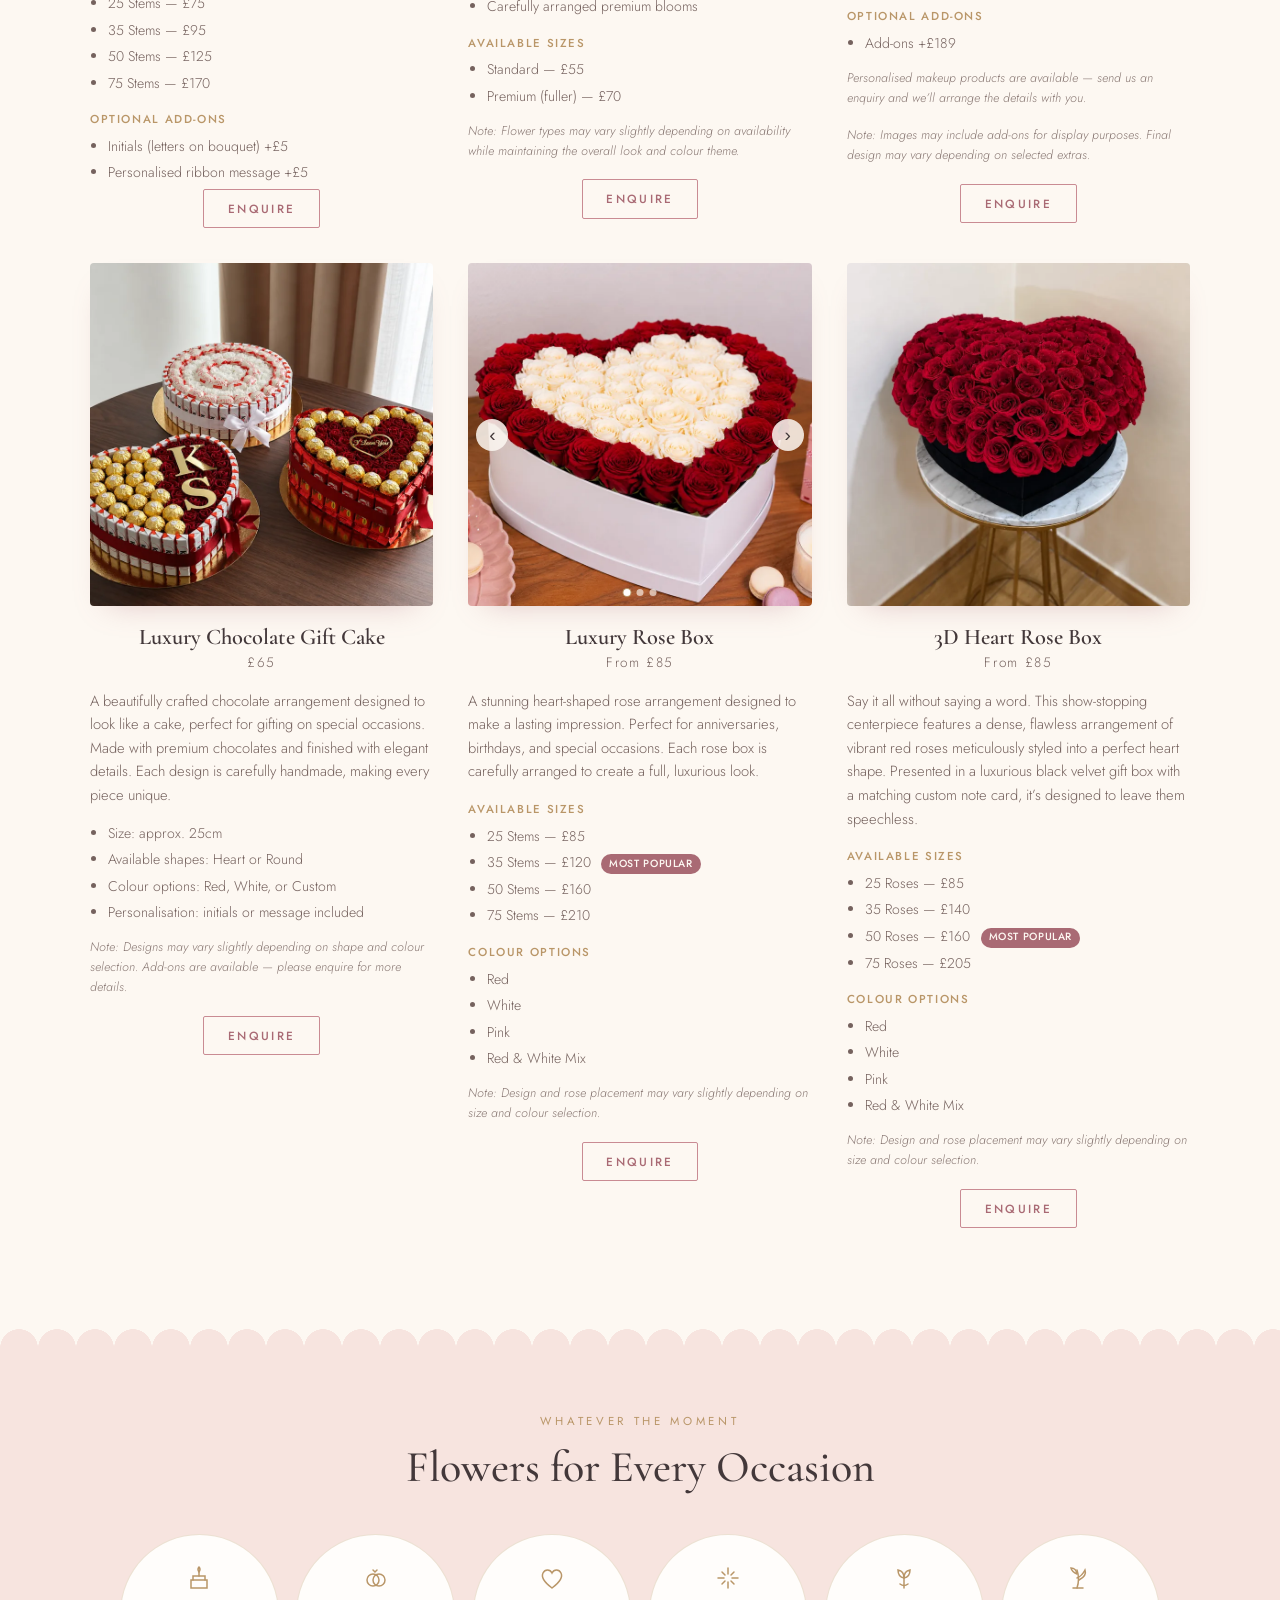
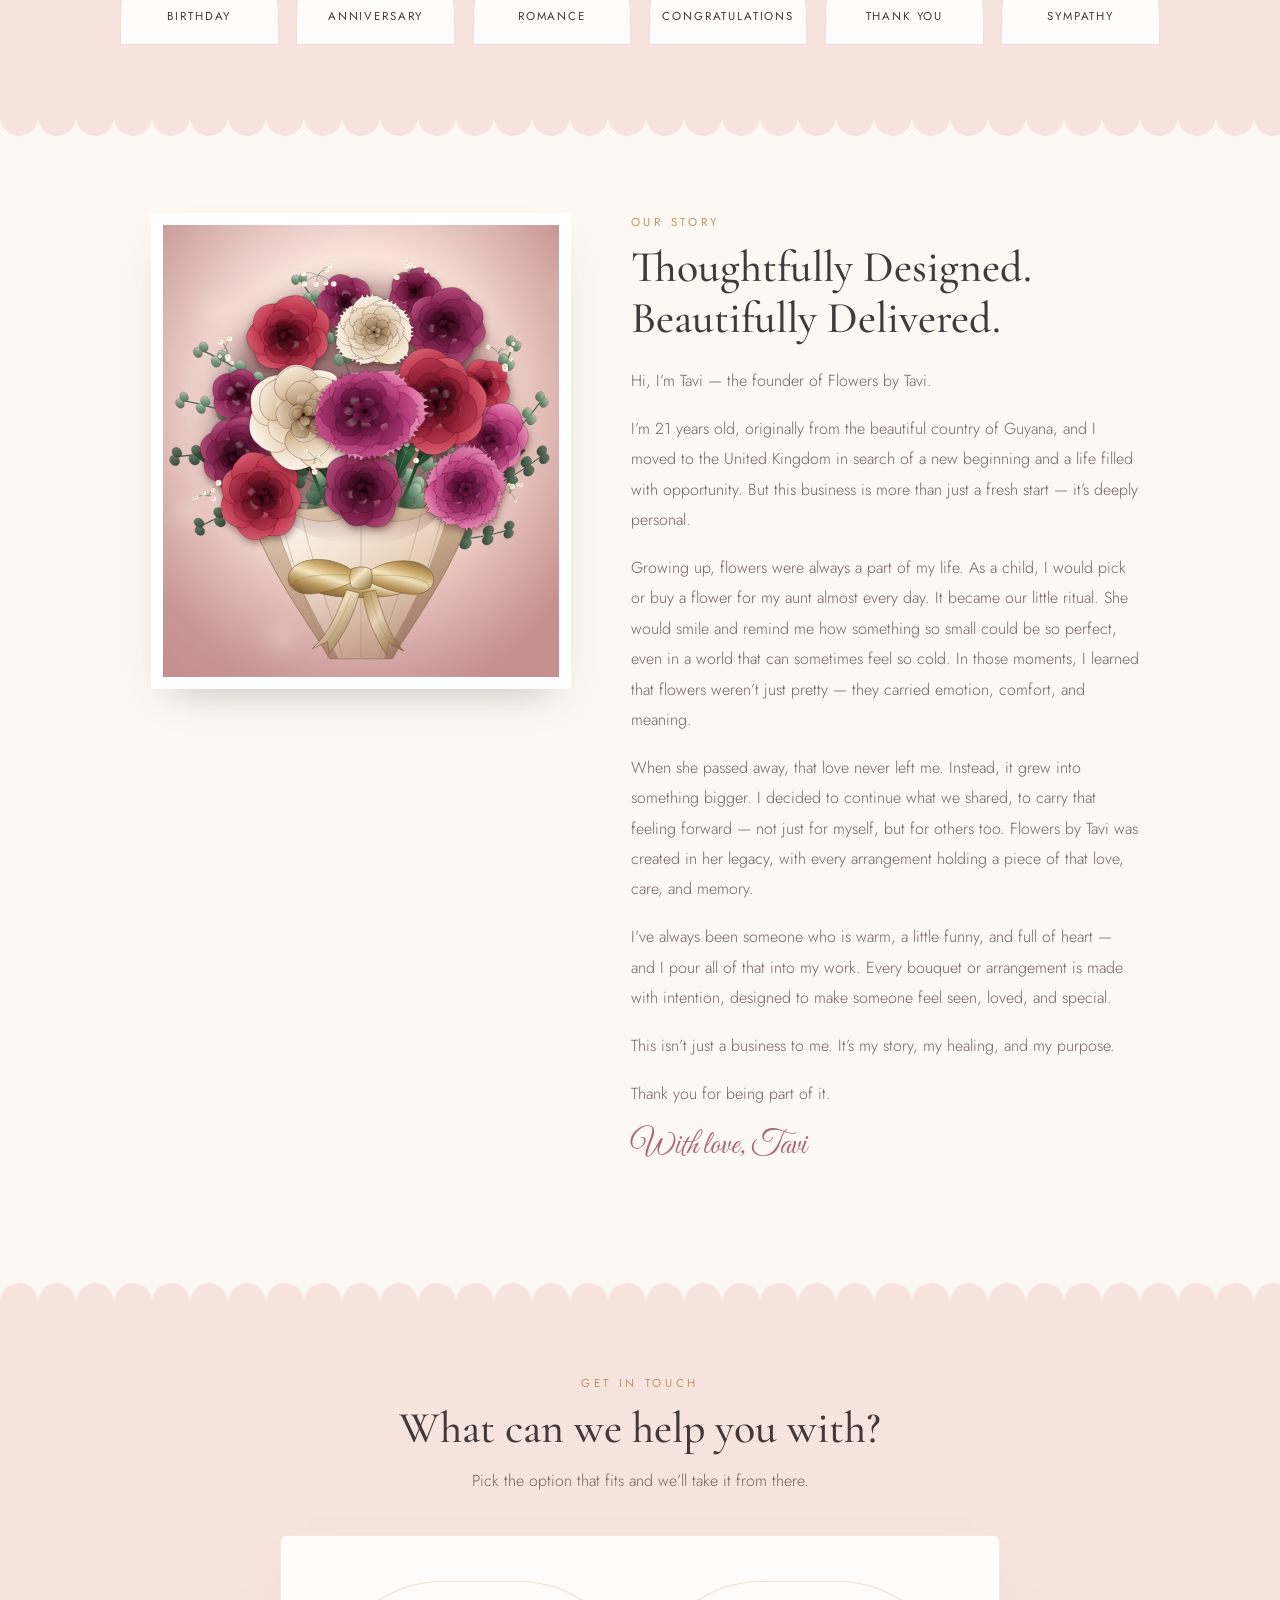
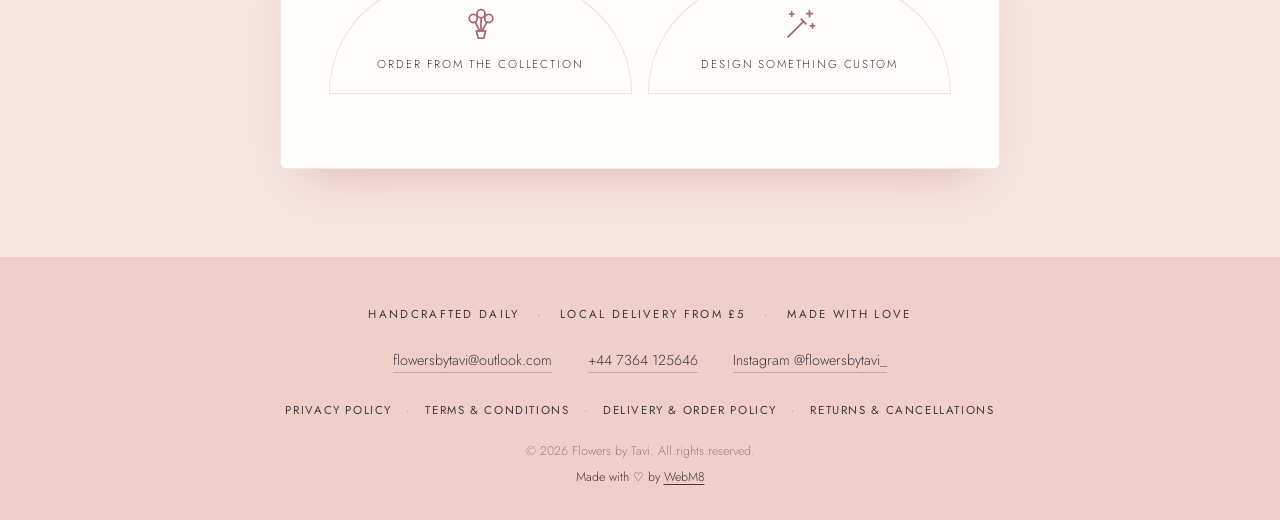
==== commit 7cd57f92: "Save complete enquiries with safe submission retries" ====
--- a/index.html
+++ b/index.html
@@ -395,22 +395,22 @@
           <div class="form-row">
             <div class="field">
               <label for="name">Name <span aria-hidden="true">*</span></label>
-              <input type="text" id="name" name="name" required autocomplete="name">
+              <input type="text" id="name" name="name" required maxlength="100" autocomplete="name">
               <p class="field-error" hidden>Please tell us your name.</p>
             </div>
             <div class="field">
               <label for="email">Email <span aria-hidden="true">*</span></label>
-              <input type="email" id="email" name="email" required autocomplete="email">
+              <input type="email" id="email" name="email" required maxlength="254" autocomplete="email">
               <p class="field-error" hidden>Please enter a valid email address.</p>
             </div>
           </div>
           <div class="field">
             <label for="phone">Telephone number <span class="optional">(optional)</span></label>
-            <input type="tel" id="phone" name="phone" autocomplete="tel">
+            <input type="tel" id="phone" name="phone" maxlength="50" autocomplete="tel">
           </div>
           <div class="field">
             <label for="message">Anything else <span class="optional">(optional)</span></label>
-            <textarea id="message" name="message" rows="5" placeholder="Size, colours, a note for the card&hellip;"></textarea>
+            <textarea id="message" name="message" rows="5" maxlength="5000" placeholder="Size, colours, a note for the card&hellip;"></textarea>
             <p class="field-error" hidden>Please tell us a little about what you&rsquo;re looking for.</p>
           </div>
           <div class="honeypot-field" aria-hidden="true">
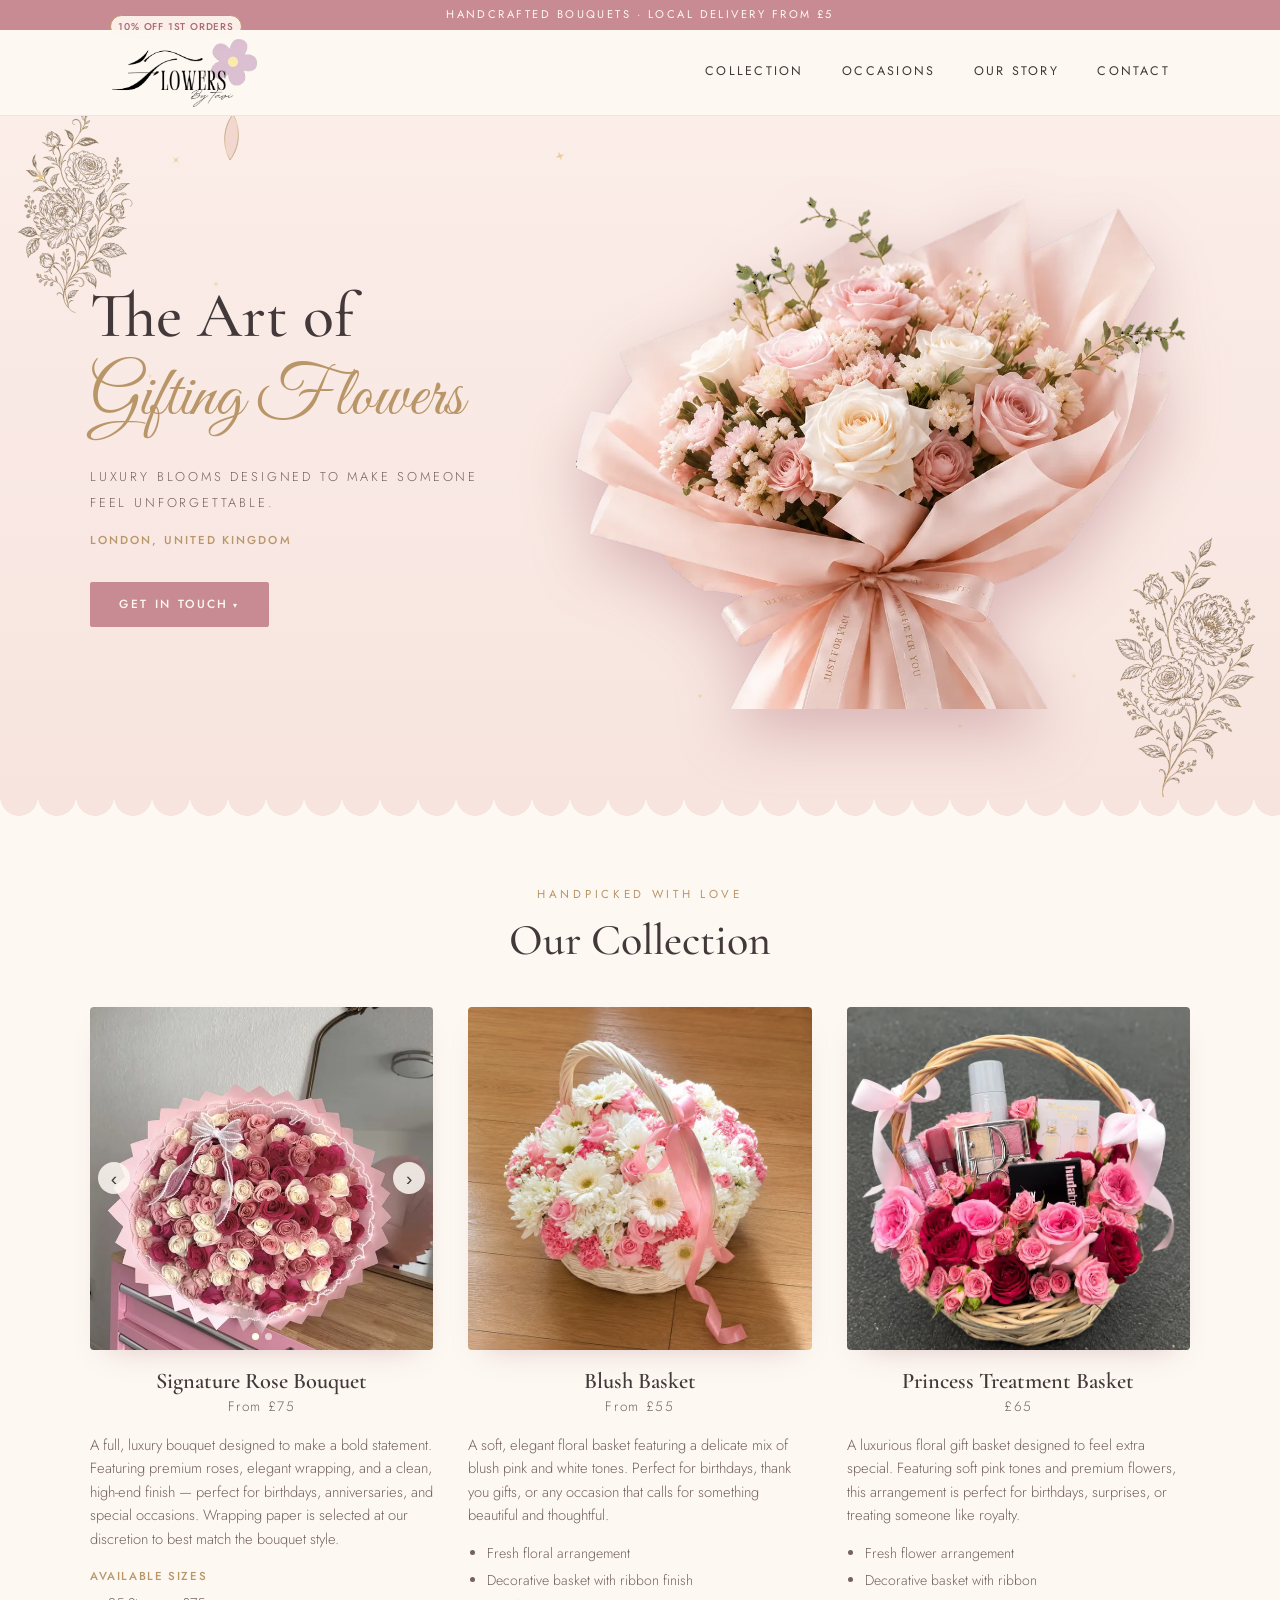
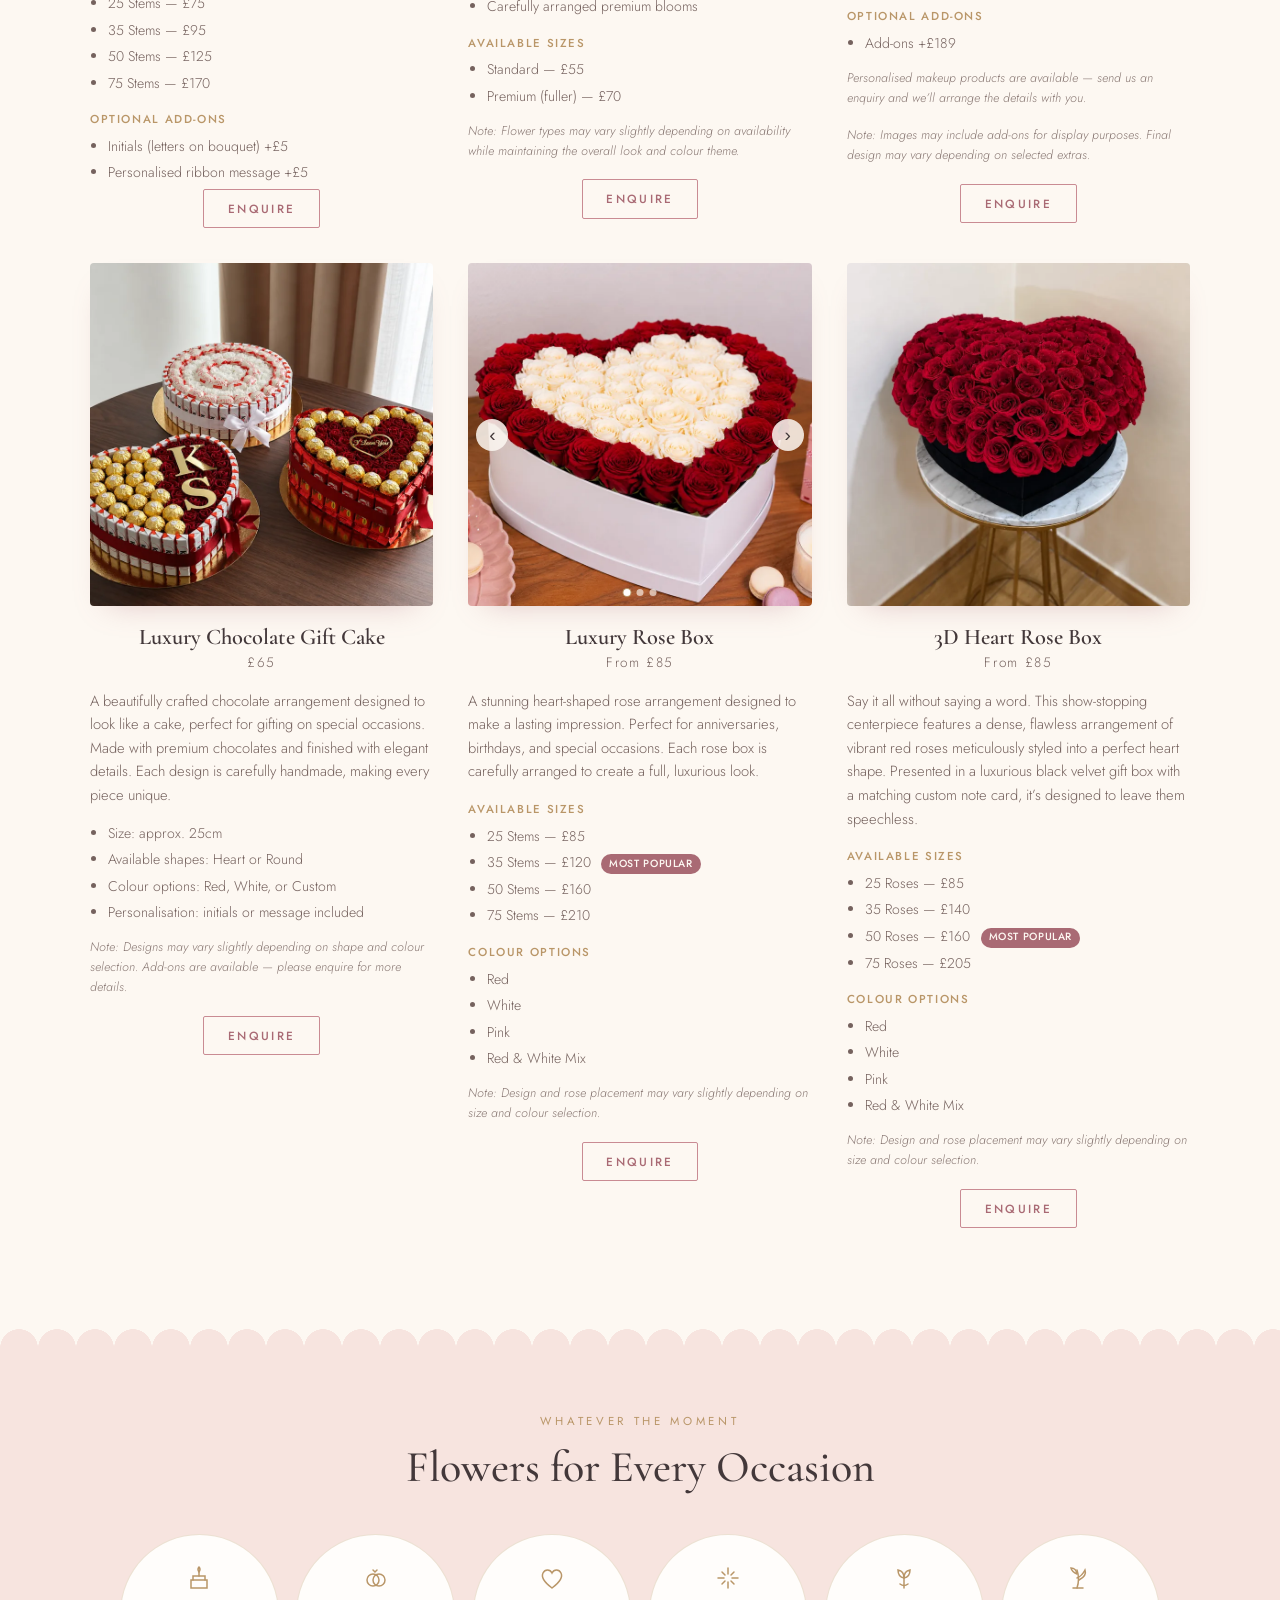
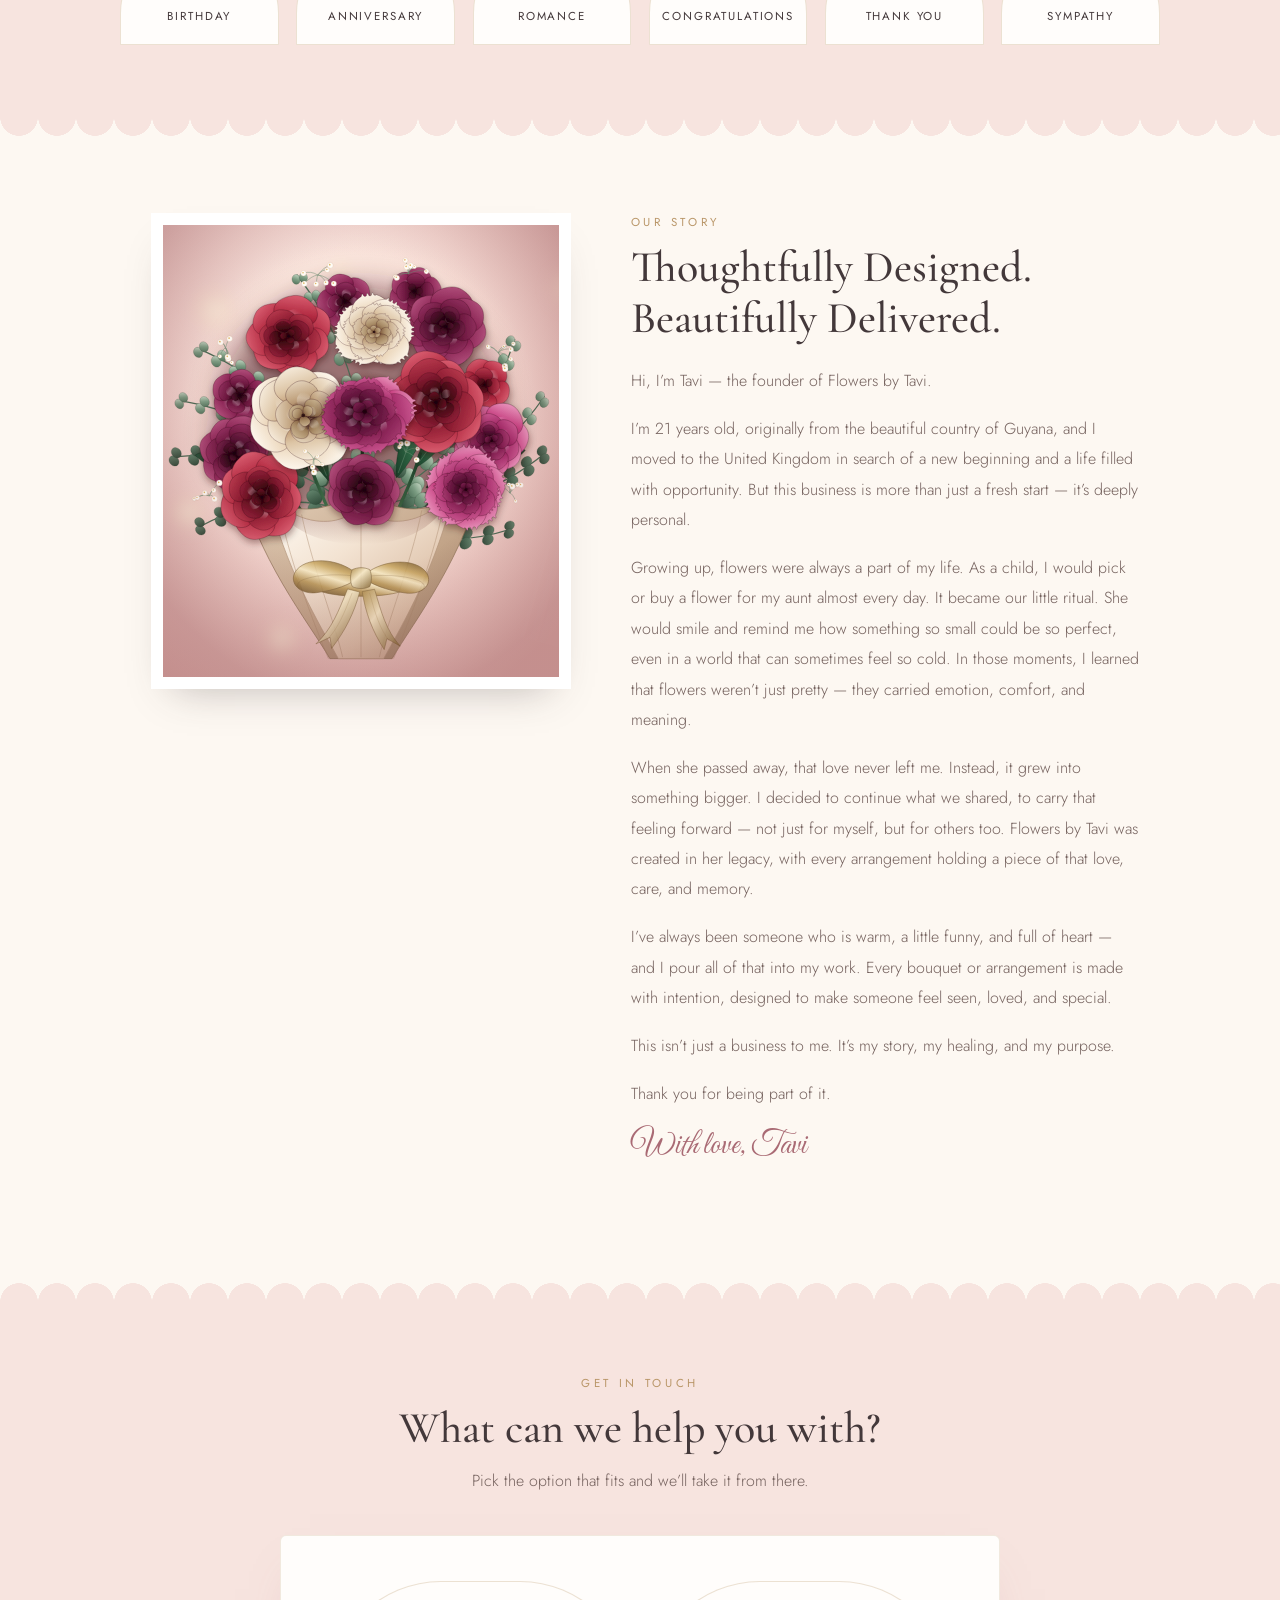
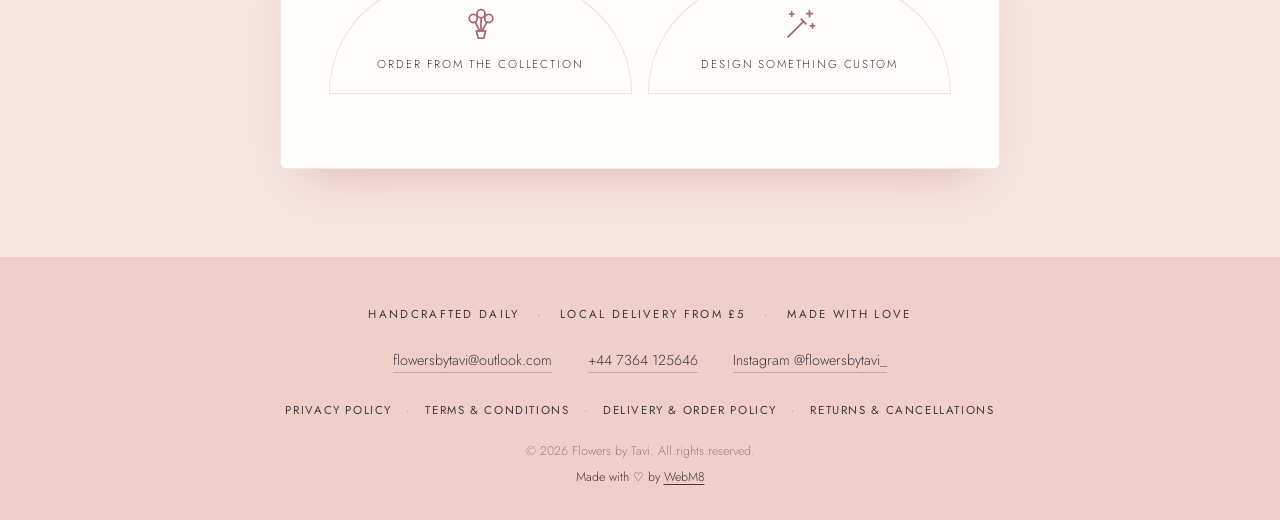
==== commit 3f461b19: "Add branded social sharing preview and metadata" ====
--- a/index.html
+++ b/index.html
@@ -5,6 +5,24 @@
   <meta name="viewport" content="width=device-width, initial-scale=1.0">
   <title>Flowers by Tavi — Handcrafted Flower Bouquets</title>
   <meta name="description" content="Handcrafted bouquets for life's most cherished moments. Browse our signature arrangements and send an enquiry / customise your order — Flowers by Tavi.">
+  <!-- Social sharing previews -->
+  <meta property="og:type" content="website">
+  <meta property="og:site_name" content="Flowers by Tavi">
+  <meta property="og:locale" content="en_GB">
+  <meta property="og:url" content="https://flowersbytavi.co.uk/">
+  <meta property="og:title" content="Flowers by Tavi — Handcrafted Flower Bouquets">
+  <meta property="og:description" content="Handcrafted bouquets for life's most cherished moments. Browse our signature arrangements and send an enquiry / customise your order — Flowers by Tavi.">
+  <meta property="og:image" content="https://flowersbytavi.co.uk/images/flowers-by-tavi-social.jpg">
+  <meta property="og:image:secure_url" content="https://flowersbytavi.co.uk/images/flowers-by-tavi-social.jpg">
+  <meta property="og:image:type" content="image/jpeg">
+  <meta property="og:image:width" content="1200">
+  <meta property="og:image:height" content="630">
+  <meta property="og:image:alt" content="Flowers by Tavi logo beside a blush and white rose bouquet. The Art of Gifting Flowers. London, United Kingdom.">
+  <meta name="twitter:card" content="summary_large_image">
+  <meta name="twitter:title" content="Flowers by Tavi — Handcrafted Flower Bouquets">
+  <meta name="twitter:description" content="Handcrafted bouquets for life's most cherished moments. Browse our signature arrangements and send an enquiry / customise your order — Flowers by Tavi.">
+  <meta name="twitter:image" content="https://flowersbytavi.co.uk/images/flowers-by-tavi-social.jpg">
+  <meta name="twitter:image:alt" content="Flowers by Tavi logo beside a blush and white rose bouquet. The Art of Gifting Flowers. London, United Kingdom.">
   <link rel="icon" href="data:image/svg+xml,%3Csvg xmlns='http://www.w3.org/2000/svg' viewBox='0 0 100 100'%3E%3Ctext y='.9em' font-size='90'%3E%F0%9F%92%90%3C/text%3E%3C/svg%3E">
   <link rel="preconnect" href="https://fonts.googleapis.com">
   <link rel="preconnect" href="https://fonts.gstatic.com" crossorigin>
